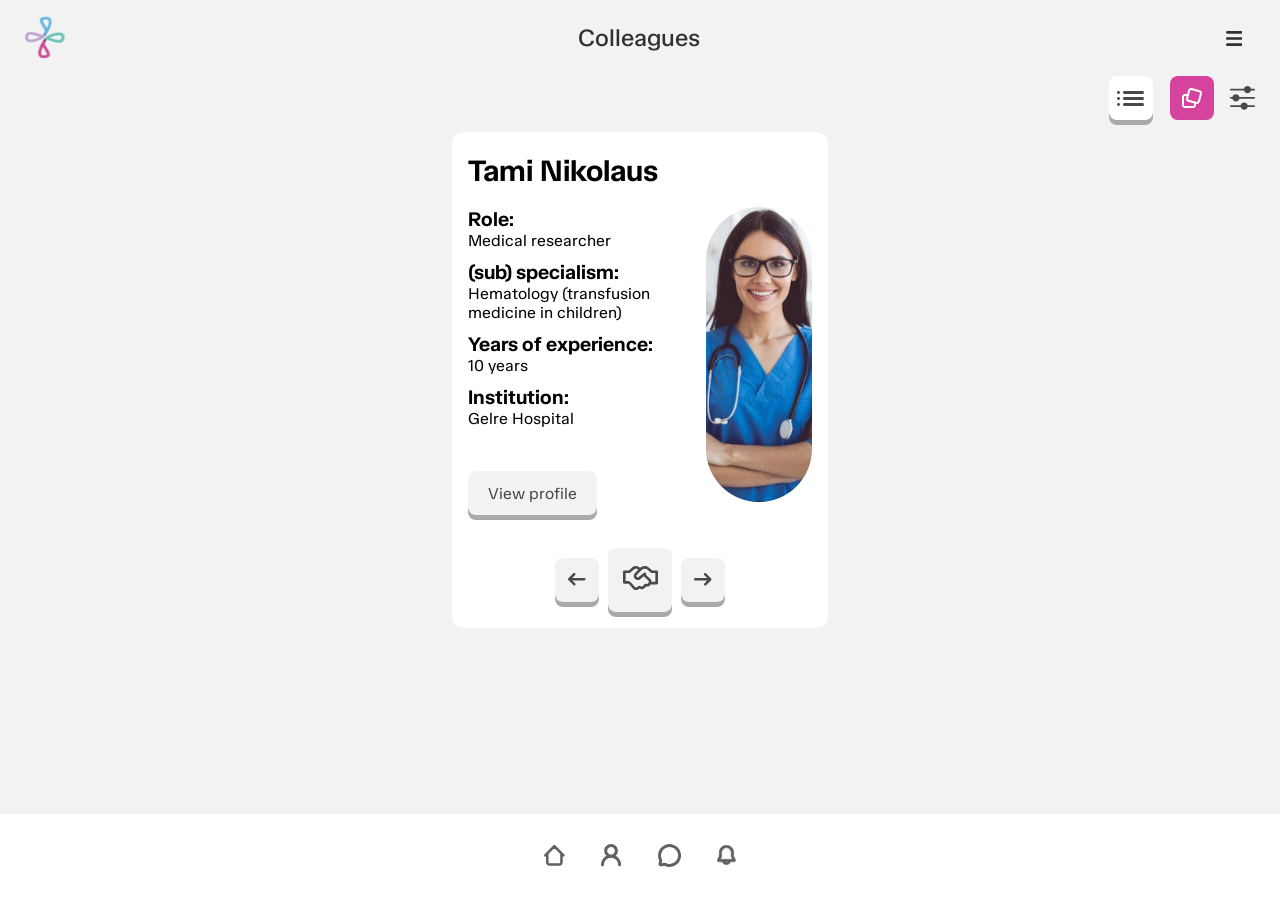
==== index.html @ f3c5770a "fix view profile anchor z, image path #12" ====
<!DOCTYPE html>
<html lang="en">

<head>
    <meta charset="UTF-8">
    <meta name="viewport" content="width=device-width, initial-scale=1.0">
    <script src="/script.js" defer></script>
    <title>Pediaconnect - Colleagues</title>
    <link rel="stylesheet" href="styles.css">
</head>

<body>
    <header>
        <a title="home" href="#">
            <svg width="41.6" height="44" viewBox="0 0 41.6 44" fill="none" xmlns="http://www.w3.org/2000/svg"
                xmlns:xlink="http://www.w3.org/1999/xlink">
                <rect width="41.6" height="44" fill="url(#pattern0_7617_3162)" />
                <defs>
                    <pattern id="pattern0_7617_3162" patternContentUnits="objectBoundingBox" width="1" height="1">
                        <use xlink:href="#image0_7617_3162"
                            transform="matrix(0.00124484 0 0 0.00107441 -0.589655 -0.488095)" />
                    </pattern>
                    <image id="image0_7617_3162" width="1795" height="1758" preserveAspectRatio="none"
                        xlink:href="[data-uri]" />
                </defs>
            </svg>
        </a>
        <h1>Colleagues</h1>
        <button title="navigation menu">
            <svg width="16.76" height="15" viewBox="0 0 16.76 15" fill="none" xmlns="http://www.w3.org/2000/svg">
                <path
                    d="M15.4412 12.3529C15.7811 12.3531 16.1079 12.484 16.3539 12.7186C16.5999 12.9532 16.7462 13.2734 16.7625 13.6129C16.7789 13.9524 16.6639 14.2851 16.4416 14.5422C16.2193 14.7993 15.9065 14.961 15.5682 14.9938L15.4412 15H1.32353C0.983632 14.9998 0.656828 14.8689 0.410835 14.6343C0.164842 14.3998 0.0185188 14.0796 0.00218448 13.7401C-0.0141499 13.4006 0.100757 13.0678 0.323096 12.8107C0.545434 12.5536 0.85816 12.3919 1.19647 12.3591L1.32353 12.3529H15.4412ZM15.4412 6.17647C15.7922 6.17647 16.1288 6.31591 16.3771 6.56412C16.6253 6.81233 16.7647 7.14898 16.7647 7.5C16.7647 7.85102 16.6253 8.18767 16.3771 8.43588C16.1288 8.68409 15.7922 8.82353 15.4412 8.82353H1.32353C0.972508 8.82353 0.635863 8.68409 0.387653 8.43588C0.139443 8.18767 0 7.85102 0 7.5C0 7.14898 0.139443 6.81233 0.387653 6.56412C0.635863 6.31591 0.972508 6.17647 1.32353 6.17647H15.4412ZM15.4412 0C15.7922 0 16.1288 0.139443 16.3771 0.387653C16.6253 0.635863 16.7647 0.972508 16.7647 1.32353C16.7647 1.67455 16.6253 2.0112 16.3771 2.25941C16.1288 2.50762 15.7922 2.64706 15.4412 2.64706H1.32353C0.972508 2.64706 0.635863 2.50762 0.387653 2.25941C0.139443 2.0112 0 1.67455 0 1.32353C0 0.972508 0.139443 0.635863 0.387653 0.387653C0.635863 0.139443 0.972508 0 1.32353 0H15.4412Z"
                    fill="#322F2F" />
            </svg>

        </button>
        <nav>
            <button title="close navigation menu">
                <svg width="44" height="44" viewBox="0 0 44 44" fill="none" xmlns="http://www.w3.org/2000/svg">
                    <path d="M29.5 14.5L14.5 29.5M14.5 14.5L29.5 29.5" stroke="#616161" stroke-width="4.125"
                        stroke-linecap="round" stroke-linejoin="round" />
                </svg>
            </button>
            <a title="opportunities" href="/opportunities.html">
                <span>Opportunities</span>
                <svg width="44" height="44" viewBox="0 0 44 44" fill="none" xmlns="http://www.w3.org/2000/svg">
                    <path
                        d="M34.0664 14.876L31.3164 16.376M31.3164 21.5967L33.8145 22.4717M27.5664 11.4717L26.9336 13.9717M21.1834 16.0654C16.7739 19.9144 12.0264 24.7554 10.3399 26.5004C9.94489 26.9089 9.81889 27.5044 10.0464 28.0244C10.1704 28.3069 10.3169 28.6154 10.4684 28.8779C10.6199 29.1404 10.8139 29.4214 10.9969 29.6699C11.3329 30.1274 11.9119 30.3154 12.4629 30.1779C14.8174 29.5894 21.3839 27.8989 26.9219 26.0049"
                        stroke="#616161" stroke-width="2.5" stroke-linecap="round" stroke-linejoin="round" />
                    <path
                        d="M18.5832 18.4479C18.5832 18.4479 19.6287 19.4939 21.4012 22.5639C23.1737 25.6339 23.5567 27.0624 23.5567 27.0624M19.1252 28.5299L19.4222 29.6389C19.5002 29.9301 19.5201 30.2338 19.4808 30.5327C19.4414 30.8316 19.3435 31.1198 19.1928 31.3809C19.042 31.6419 18.8413 31.8707 18.6021 32.0543C18.3629 32.2378 18.0899 32.3724 17.7987 32.4504C17.5075 32.5284 17.2038 32.5483 16.9049 32.5089C16.606 32.4695 16.3178 32.3717 16.0567 32.2209C15.7957 32.0701 15.5669 31.8694 15.3833 31.6303C15.1998 31.3911 15.0652 31.1181 14.9872 30.8269L14.7402 29.9029M20.8002 15.4014C20.8002 15.4014 21.9987 16.7119 24.3832 20.8424C26.7677 24.9729 27.3037 26.6659 27.3037 26.6659"
                        stroke="#616161" stroke-width="2.5" stroke-linecap="round" stroke-linejoin="round" />
                </svg>
            </a>
            <a title="Events & Conventions" href="/events-and-conventions.html">
                <span>Events & Conventions</span>
                <svg width="44" height="44" viewBox="0 0 44 44" fill="none" xmlns="http://www.w3.org/2000/svg">
                    <path
                        d="M29 14H27V13C27 12.7348 26.8946 12.4804 26.7071 12.2929C26.5196 12.1054 26.2652 12 26 12C25.7348 12 25.4804 12.1054 25.2929 12.2929C25.1054 12.4804 25 12.7348 25 13V14H19V13C19 12.7348 18.8946 12.4804 18.7071 12.2929C18.5196 12.1054 18.2652 12 18 12C17.7348 12 17.4804 12.1054 17.2929 12.2929C17.1054 12.4804 17 12.7348 17 13V14H15C14.2044 14 13.4413 14.3161 12.8787 14.8787C12.3161 15.4413 12 16.2044 12 17V29C12 29.7957 12.3161 30.5587 12.8787 31.1213C13.4413 31.6839 14.2044 32 15 32H29C29.7957 32 30.5587 31.6839 31.1213 31.1213C31.6839 30.5587 32 29.7957 32 29V17C32 16.2044 31.6839 15.4413 31.1213 14.8787C30.5587 14.3161 29.7957 14 29 14ZM30 29C30 29.2652 29.8946 29.5196 29.7071 29.7071C29.5196 29.8946 29.2652 30 29 30H15C14.7348 30 14.4804 29.8946 14.2929 29.7071C14.1054 29.5196 14 29.2652 14 29V22H30V29ZM30 20H14V17C14 16.7348 14.1054 16.4804 14.2929 16.2929C14.4804 16.1054 14.7348 16 15 16H17V17C17 17.2652 17.1054 17.5196 17.2929 17.7071C17.4804 17.8946 17.7348 18 18 18C18.2652 18 18.5196 17.8946 18.7071 17.7071C18.8946 17.5196 19 17.2652 19 17V16H25V17C25 17.2652 25.1054 17.5196 25.2929 17.7071C25.4804 17.8946 25.7348 18 26 18C26.2652 18 26.5196 17.8946 26.7071 17.7071C26.8946 17.5196 27 17.2652 27 17V16H29C29.2652 16 29.5196 16.1054 29.7071 16.2929C29.8946 16.4804 30 16.7348 30 17V20Z"
                        fill="#616161" />
                </svg>

            </a>
            <a title="Colleagues" href="/colleagues.html">
                <span>Colleagues</span>
                <svg width="44" height="44" viewBox="0 0 44 44" fill="none" xmlns="http://www.w3.org/2000/svg">
                    <mask id="path-2-outside-1_7617_6962" maskUnits="userSpaceOnUse" x="8.5" y="11.625" width="27"
                        height="21" fill="black">
                        <rect fill="white" x="8.5" y="11.625" width="27" height="21" />
                        <path
                            d="M32.083 17.8984C32.4492 18.1019 32.7829 18.3501 33.084 18.6431C33.3851 18.936 33.6374 19.2616 33.8408 19.6196C34.0443 19.9777 34.207 20.3561 34.3291 20.7549C34.4512 21.1536 34.5081 21.5687 34.5 22H32.9375C32.9375 21.5768 32.8561 21.174 32.6934 20.7915C32.5306 20.409 32.3068 20.0794 32.022 19.8027C31.7371 19.526 31.4035 19.3022 31.021 19.1313C30.6385 18.9604 30.2357 18.875 29.8125 18.875C29.3812 18.875 28.9784 18.9564 28.604 19.1191C28.2297 19.2819 27.9001 19.5057 27.6152 19.7905C27.3304 20.0754 27.1066 20.409 26.9438 20.7915C26.7811 21.174 26.6956 21.5768 26.6875 22C26.6875 22.7406 26.5207 23.4445 26.187 24.1118C25.8534 24.7791 25.3854 25.3325 24.7832 25.772C25.3122 26.0405 25.7882 26.3701 26.2114 26.7607C26.6346 27.1514 27.0008 27.5908 27.3101 28.0791C27.6193 28.5674 27.8512 29.0882 28.0059 29.6416C28.1605 30.195 28.2419 30.7728 28.25 31.375H26.6875C26.6875 30.7321 26.5654 30.1258 26.3213 29.5562C26.0771 28.9865 25.7394 28.4901 25.3081 28.0669C24.8768 27.6437 24.3804 27.3101 23.8188 27.0659C23.2573 26.8218 22.651 26.6956 22 26.6875C21.3571 26.6875 20.7508 26.8096 20.1812 27.0537C19.6115 27.2979 19.1151 27.6356 18.6919 28.0669C18.2687 28.4982 17.9351 28.9946 17.6909 29.5562C17.4468 30.1177 17.3206 30.724 17.3125 31.375H15.75C15.75 30.7809 15.8314 30.2072 15.9941 29.6538C16.1569 29.1004 16.3888 28.5796 16.6899 28.0913C16.991 27.603 17.3532 27.1636 17.7764 26.7729C18.1995 26.3823 18.6797 26.0487 19.2168 25.772C18.6227 25.3325 18.1589 24.7791 17.8252 24.1118C17.4915 23.4445 17.3206 22.7406 17.3125 22C17.3125 21.5768 17.2311 21.174 17.0684 20.7915C16.9056 20.409 16.6818 20.0794 16.397 19.8027C16.1121 19.526 15.7785 19.3022 15.396 19.1313C15.0135 18.9604 14.6107 18.875 14.1875 18.875C13.7562 18.875 13.3534 18.9564 12.979 19.1191C12.6047 19.2819 12.2751 19.5057 11.9902 19.7905C11.7054 20.0754 11.4816 20.409 11.3188 20.7915C11.1561 21.174 11.0706 21.5768 11.0625 22H9.5C9.5 21.5768 9.55697 21.1659 9.6709 20.7671C9.78483 20.3683 9.94352 19.9899 10.147 19.6318C10.3504 19.2738 10.6068 18.9482 10.916 18.6553C11.2253 18.3623 11.5589 18.11 11.917 17.8984C11.6484 17.6136 11.4409 17.284 11.2944 16.9097C11.1479 16.5353 11.0706 16.1488 11.0625 15.75C11.0625 15.3268 11.1439 14.924 11.3066 14.5415C11.4694 14.159 11.6932 13.8294 11.978 13.5527C12.2629 13.276 12.5924 13.0522 12.9668 12.8813C13.3411 12.7104 13.748 12.625 14.1875 12.625C14.6107 12.625 15.0135 12.7064 15.396 12.8691C15.7785 13.0319 16.1081 13.2557 16.3848 13.5405C16.6615 13.8254 16.8853 14.159 17.0562 14.5415C17.2271 14.924 17.3125 15.3268 17.3125 15.75C17.3125 16.1488 17.2393 16.5353 17.0928 16.9097C16.9463 17.284 16.7347 17.6136 16.458 17.8984C17.1253 18.2646 17.6706 18.7692 18.0938 19.4121C18.5332 18.7611 19.0947 18.2484 19.7783 17.874C20.4619 17.4997 21.2025 17.3125 22 17.3125C22.7894 17.3125 23.5259 17.4997 24.2095 17.874C24.8931 18.2484 25.4587 18.7611 25.9062 19.4121C26.3294 18.7692 26.8747 18.2646 27.542 17.8984C27.2734 17.6136 27.0659 17.284 26.9194 16.9097C26.7729 16.5353 26.6956 16.1488 26.6875 15.75C26.6875 15.3268 26.7689 14.924 26.9316 14.5415C27.0944 14.159 27.3182 13.8294 27.603 13.5527C27.8879 13.276 28.2174 13.0522 28.5918 12.8813C28.9661 12.7104 29.373 12.625 29.8125 12.625C30.2357 12.625 30.6385 12.7064 31.021 12.8691C31.4035 13.0319 31.7331 13.2557 32.0098 13.5405C32.2865 13.8254 32.5103 14.159 32.6812 14.5415C32.8521 14.924 32.9375 15.3268 32.9375 15.75C32.9375 16.1488 32.8643 16.5353 32.7178 16.9097C32.5713 17.284 32.3597 17.6136 32.083 17.8984ZM12.625 15.75C12.625 15.9697 12.6657 16.1732 12.7471 16.3604C12.8285 16.5475 12.9383 16.7103 13.0767 16.8486C13.215 16.987 13.3818 17.1009 13.5771 17.1904C13.7725 17.2799 13.9759 17.3206 14.1875 17.3125C14.4072 17.3125 14.6107 17.2718 14.7979 17.1904C14.985 17.109 15.1478 16.9992 15.2861 16.8608C15.4245 16.7225 15.5384 16.5557 15.6279 16.3604C15.7174 16.165 15.7581 15.9616 15.75 15.75C15.75 15.5303 15.7093 15.3268 15.6279 15.1396C15.5465 14.9525 15.4367 14.7897 15.2983 14.6514C15.16 14.513 14.9932 14.3991 14.7979 14.3096C14.6025 14.2201 14.3991 14.1794 14.1875 14.1875C13.9678 14.1875 13.7643 14.2282 13.5771 14.3096C13.39 14.391 13.2272 14.5008 13.0889 14.6392C12.9505 14.7775 12.8366 14.9443 12.7471 15.1396C12.6576 15.335 12.6169 15.5384 12.625 15.75ZM22 25.125C22.4232 25.125 22.826 25.0436 23.2085 24.8809C23.591 24.7181 23.9206 24.4943 24.1973 24.2095C24.474 23.9246 24.6978 23.5951 24.8687 23.2207C25.0396 22.8464 25.125 22.4395 25.125 22C25.125 21.5768 25.0436 21.174 24.8809 20.7915C24.7181 20.409 24.4943 20.0794 24.2095 19.8027C23.9246 19.526 23.591 19.3022 23.2085 19.1313C22.826 18.9604 22.4232 18.875 22 18.875C21.5687 18.875 21.1659 18.9564 20.7915 19.1191C20.4172 19.2819 20.0876 19.5057 19.8027 19.7905C19.5179 20.0754 19.2941 20.409 19.1313 20.7915C18.9686 21.174 18.8831 21.5768 18.875 22C18.875 22.4313 18.9564 22.8341 19.1191 23.2085C19.2819 23.5828 19.5057 23.9124 19.7905 24.1973C20.0754 24.4821 20.4049 24.7059 20.7793 24.8687C21.1536 25.0314 21.5605 25.1169 22 25.125ZM28.25 15.75C28.25 15.9697 28.2907 16.1732 28.3721 16.3604C28.4535 16.5475 28.5633 16.7103 28.7017 16.8486C28.84 16.987 29.0068 17.1009 29.2021 17.1904C29.3975 17.2799 29.6009 17.3206 29.8125 17.3125C30.0322 17.3125 30.2357 17.2718 30.4229 17.1904C30.61 17.109 30.7728 16.9992 30.9111 16.8608C31.0495 16.7225 31.1634 16.5557 31.2529 16.3604C31.3424 16.165 31.3831 15.9616 31.375 15.75C31.375 15.5303 31.3343 15.3268 31.2529 15.1396C31.1715 14.9525 31.0617 14.7897 30.9233 14.6514C30.785 14.513 30.6182 14.3991 30.4229 14.3096C30.2275 14.2201 30.0241 14.1794 29.8125 14.1875C29.5928 14.1875 29.3893 14.2282 29.2021 14.3096C29.015 14.391 28.8522 14.5008 28.7139 14.6392C28.5755 14.7775 28.4616 14.9443 28.3721 15.1396C28.2826 15.335 28.2419 15.5384 28.25 15.75Z" />
                    </mask>
                    <path
                        d="M32.083 17.8984C32.4492 18.1019 32.7829 18.3501 33.084 18.6431C33.3851 18.936 33.6374 19.2616 33.8408 19.6196C34.0443 19.9777 34.207 20.3561 34.3291 20.7549C34.4512 21.1536 34.5081 21.5687 34.5 22H32.9375C32.9375 21.5768 32.8561 21.174 32.6934 20.7915C32.5306 20.409 32.3068 20.0794 32.022 19.8027C31.7371 19.526 31.4035 19.3022 31.021 19.1313C30.6385 18.9604 30.2357 18.875 29.8125 18.875C29.3812 18.875 28.9784 18.9564 28.604 19.1191C28.2297 19.2819 27.9001 19.5057 27.6152 19.7905C27.3304 20.0754 27.1066 20.409 26.9438 20.7915C26.7811 21.174 26.6956 21.5768 26.6875 22C26.6875 22.7406 26.5207 23.4445 26.187 24.1118C25.8534 24.7791 25.3854 25.3325 24.7832 25.772C25.3122 26.0405 25.7882 26.3701 26.2114 26.7607C26.6346 27.1514 27.0008 27.5908 27.3101 28.0791C27.6193 28.5674 27.8512 29.0882 28.0059 29.6416C28.1605 30.195 28.2419 30.7728 28.25 31.375H26.6875C26.6875 30.7321 26.5654 30.1258 26.3213 29.5562C26.0771 28.9865 25.7394 28.4901 25.3081 28.0669C24.8768 27.6437 24.3804 27.3101 23.8188 27.0659C23.2573 26.8218 22.651 26.6956 22 26.6875C21.3571 26.6875 20.7508 26.8096 20.1812 27.0537C19.6115 27.2979 19.1151 27.6356 18.6919 28.0669C18.2687 28.4982 17.9351 28.9946 17.6909 29.5562C17.4468 30.1177 17.3206 30.724 17.3125 31.375H15.75C15.75 30.7809 15.8314 30.2072 15.9941 29.6538C16.1569 29.1004 16.3888 28.5796 16.6899 28.0913C16.991 27.603 17.3532 27.1636 17.7764 26.7729C18.1995 26.3823 18.6797 26.0487 19.2168 25.772C18.6227 25.3325 18.1589 24.7791 17.8252 24.1118C17.4915 23.4445 17.3206 22.7406 17.3125 22C17.3125 21.5768 17.2311 21.174 17.0684 20.7915C16.9056 20.409 16.6818 20.0794 16.397 19.8027C16.1121 19.526 15.7785 19.3022 15.396 19.1313C15.0135 18.9604 14.6107 18.875 14.1875 18.875C13.7562 18.875 13.3534 18.9564 12.979 19.1191C12.6047 19.2819 12.2751 19.5057 11.9902 19.7905C11.7054 20.0754 11.4816 20.409 11.3188 20.7915C11.1561 21.174 11.0706 21.5768 11.0625 22H9.5C9.5 21.5768 9.55697 21.1659 9.6709 20.7671C9.78483 20.3683 9.94352 19.9899 10.147 19.6318C10.3504 19.2738 10.6068 18.9482 10.916 18.6553C11.2253 18.3623 11.5589 18.11 11.917 17.8984C11.6484 17.6136 11.4409 17.284 11.2944 16.9097C11.1479 16.5353 11.0706 16.1488 11.0625 15.75C11.0625 15.3268 11.1439 14.924 11.3066 14.5415C11.4694 14.159 11.6932 13.8294 11.978 13.5527C12.2629 13.276 12.5924 13.0522 12.9668 12.8813C13.3411 12.7104 13.748 12.625 14.1875 12.625C14.6107 12.625 15.0135 12.7064 15.396 12.8691C15.7785 13.0319 16.1081 13.2557 16.3848 13.5405C16.6615 13.8254 16.8853 14.159 17.0562 14.5415C17.2271 14.924 17.3125 15.3268 17.3125 15.75C17.3125 16.1488 17.2393 16.5353 17.0928 16.9097C16.9463 17.284 16.7347 17.6136 16.458 17.8984C17.1253 18.2646 17.6706 18.7692 18.0938 19.4121C18.5332 18.7611 19.0947 18.2484 19.7783 17.874C20.4619 17.4997 21.2025 17.3125 22 17.3125C22.7894 17.3125 23.5259 17.4997 24.2095 17.874C24.8931 18.2484 25.4587 18.7611 25.9062 19.4121C26.3294 18.7692 26.8747 18.2646 27.542 17.8984C27.2734 17.6136 27.0659 17.284 26.9194 16.9097C26.7729 16.5353 26.6956 16.1488 26.6875 15.75C26.6875 15.3268 26.7689 14.924 26.9316 14.5415C27.0944 14.159 27.3182 13.8294 27.603 13.5527C27.8879 13.276 28.2174 13.0522 28.5918 12.8813C28.9661 12.7104 29.373 12.625 29.8125 12.625C30.2357 12.625 30.6385 12.7064 31.021 12.8691C31.4035 13.0319 31.7331 13.2557 32.0098 13.5405C32.2865 13.8254 32.5103 14.159 32.6812 14.5415C32.8521 14.924 32.9375 15.3268 32.9375 15.75C32.9375 16.1488 32.8643 16.5353 32.7178 16.9097C32.5713 17.284 32.3597 17.6136 32.083 17.8984ZM12.625 15.75C12.625 15.9697 12.6657 16.1732 12.7471 16.3604C12.8285 16.5475 12.9383 16.7103 13.0767 16.8486C13.215 16.987 13.3818 17.1009 13.5771 17.1904C13.7725 17.2799 13.9759 17.3206 14.1875 17.3125C14.4072 17.3125 14.6107 17.2718 14.7979 17.1904C14.985 17.109 15.1478 16.9992 15.2861 16.8608C15.4245 16.7225 15.5384 16.5557 15.6279 16.3604C15.7174 16.165 15.7581 15.9616 15.75 15.75C15.75 15.5303 15.7093 15.3268 15.6279 15.1396C15.5465 14.9525 15.4367 14.7897 15.2983 14.6514C15.16 14.513 14.9932 14.3991 14.7979 14.3096C14.6025 14.2201 14.3991 14.1794 14.1875 14.1875C13.9678 14.1875 13.7643 14.2282 13.5771 14.3096C13.39 14.391 13.2272 14.5008 13.0889 14.6392C12.9505 14.7775 12.8366 14.9443 12.7471 15.1396C12.6576 15.335 12.6169 15.5384 12.625 15.75ZM22 25.125C22.4232 25.125 22.826 25.0436 23.2085 24.8809C23.591 24.7181 23.9206 24.4943 24.1973 24.2095C24.474 23.9246 24.6978 23.5951 24.8687 23.2207C25.0396 22.8464 25.125 22.4395 25.125 22C25.125 21.5768 25.0436 21.174 24.8809 20.7915C24.7181 20.409 24.4943 20.0794 24.2095 19.8027C23.9246 19.526 23.591 19.3022 23.2085 19.1313C22.826 18.9604 22.4232 18.875 22 18.875C21.5687 18.875 21.1659 18.9564 20.7915 19.1191C20.4172 19.2819 20.0876 19.5057 19.8027 19.7905C19.5179 20.0754 19.2941 20.409 19.1313 20.7915C18.9686 21.174 18.8831 21.5768 18.875 22C18.875 22.4313 18.9564 22.8341 19.1191 23.2085C19.2819 23.5828 19.5057 23.9124 19.7905 24.1973C20.0754 24.4821 20.4049 24.7059 20.7793 24.8687C21.1536 25.0314 21.5605 25.1169 22 25.125ZM28.25 15.75C28.25 15.9697 28.2907 16.1732 28.3721 16.3604C28.4535 16.5475 28.5633 16.7103 28.7017 16.8486C28.84 16.987 29.0068 17.1009 29.2021 17.1904C29.3975 17.2799 29.6009 17.3206 29.8125 17.3125C30.0322 17.3125 30.2357 17.2718 30.4229 17.1904C30.61 17.109 30.7728 16.9992 30.9111 16.8608C31.0495 16.7225 31.1634 16.5557 31.2529 16.3604C31.3424 16.165 31.3831 15.9616 31.375 15.75C31.375 15.5303 31.3343 15.3268 31.2529 15.1396C31.1715 14.9525 31.0617 14.7897 30.9233 14.6514C30.785 14.513 30.6182 14.3991 30.4229 14.3096C30.2275 14.2201 30.0241 14.1794 29.8125 14.1875C29.5928 14.1875 29.3893 14.2282 29.2021 14.3096C29.015 14.391 28.8522 14.5008 28.7139 14.6392C28.5755 14.7775 28.4616 14.9443 28.3721 15.1396C28.2826 15.335 28.2419 15.5384 28.25 15.75Z"
                        fill="#616161" />
                    <path
                        d="M32.083 17.8984C32.4492 18.1019 32.7829 18.3501 33.084 18.6431C33.3851 18.936 33.6374 19.2616 33.8408 19.6196C34.0443 19.9777 34.207 20.3561 34.3291 20.7549C34.4512 21.1536 34.5081 21.5687 34.5 22H32.9375C32.9375 21.5768 32.8561 21.174 32.6934 20.7915C32.5306 20.409 32.3068 20.0794 32.022 19.8027C31.7371 19.526 31.4035 19.3022 31.021 19.1313C30.6385 18.9604 30.2357 18.875 29.8125 18.875C29.3812 18.875 28.9784 18.9564 28.604 19.1191C28.2297 19.2819 27.9001 19.5057 27.6152 19.7905C27.3304 20.0754 27.1066 20.409 26.9438 20.7915C26.7811 21.174 26.6956 21.5768 26.6875 22C26.6875 22.7406 26.5207 23.4445 26.187 24.1118C25.8534 24.7791 25.3854 25.3325 24.7832 25.772C25.3122 26.0405 25.7882 26.3701 26.2114 26.7607C26.6346 27.1514 27.0008 27.5908 27.3101 28.0791C27.6193 28.5674 27.8512 29.0882 28.0059 29.6416C28.1605 30.195 28.2419 30.7728 28.25 31.375H26.6875C26.6875 30.7321 26.5654 30.1258 26.3213 29.5562C26.0771 28.9865 25.7394 28.4901 25.3081 28.0669C24.8768 27.6437 24.3804 27.3101 23.8188 27.0659C23.2573 26.8218 22.651 26.6956 22 26.6875C21.3571 26.6875 20.7508 26.8096 20.1812 27.0537C19.6115 27.2979 19.1151 27.6356 18.6919 28.0669C18.2687 28.4982 17.9351 28.9946 17.6909 29.5562C17.4468 30.1177 17.3206 30.724 17.3125 31.375H15.75C15.75 30.7809 15.8314 30.2072 15.9941 29.6538C16.1569 29.1004 16.3888 28.5796 16.6899 28.0913C16.991 27.603 17.3532 27.1636 17.7764 26.7729C18.1995 26.3823 18.6797 26.0487 19.2168 25.772C18.6227 25.3325 18.1589 24.7791 17.8252 24.1118C17.4915 23.4445 17.3206 22.7406 17.3125 22C17.3125 21.5768 17.2311 21.174 17.0684 20.7915C16.9056 20.409 16.6818 20.0794 16.397 19.8027C16.1121 19.526 15.7785 19.3022 15.396 19.1313C15.0135 18.9604 14.6107 18.875 14.1875 18.875C13.7562 18.875 13.3534 18.9564 12.979 19.1191C12.6047 19.2819 12.2751 19.5057 11.9902 19.7905C11.7054 20.0754 11.4816 20.409 11.3188 20.7915C11.1561 21.174 11.0706 21.5768 11.0625 22H9.5C9.5 21.5768 9.55697 21.1659 9.6709 20.7671C9.78483 20.3683 9.94352 19.9899 10.147 19.6318C10.3504 19.2738 10.6068 18.9482 10.916 18.6553C11.2253 18.3623 11.5589 18.11 11.917 17.8984C11.6484 17.6136 11.4409 17.284 11.2944 16.9097C11.1479 16.5353 11.0706 16.1488 11.0625 15.75C11.0625 15.3268 11.1439 14.924 11.3066 14.5415C11.4694 14.159 11.6932 13.8294 11.978 13.5527C12.2629 13.276 12.5924 13.0522 12.9668 12.8813C13.3411 12.7104 13.748 12.625 14.1875 12.625C14.6107 12.625 15.0135 12.7064 15.396 12.8691C15.7785 13.0319 16.1081 13.2557 16.3848 13.5405C16.6615 13.8254 16.8853 14.159 17.0562 14.5415C17.2271 14.924 17.3125 15.3268 17.3125 15.75C17.3125 16.1488 17.2393 16.5353 17.0928 16.9097C16.9463 17.284 16.7347 17.6136 16.458 17.8984C17.1253 18.2646 17.6706 18.7692 18.0938 19.4121C18.5332 18.7611 19.0947 18.2484 19.7783 17.874C20.4619 17.4997 21.2025 17.3125 22 17.3125C22.7894 17.3125 23.5259 17.4997 24.2095 17.874C24.8931 18.2484 25.4587 18.7611 25.9062 19.4121C26.3294 18.7692 26.8747 18.2646 27.542 17.8984C27.2734 17.6136 27.0659 17.284 26.9194 16.9097C26.7729 16.5353 26.6956 16.1488 26.6875 15.75C26.6875 15.3268 26.7689 14.924 26.9316 14.5415C27.0944 14.159 27.3182 13.8294 27.603 13.5527C27.8879 13.276 28.2174 13.0522 28.5918 12.8813C28.9661 12.7104 29.373 12.625 29.8125 12.625C30.2357 12.625 30.6385 12.7064 31.021 12.8691C31.4035 13.0319 31.7331 13.2557 32.0098 13.5405C32.2865 13.8254 32.5103 14.159 32.6812 14.5415C32.8521 14.924 32.9375 15.3268 32.9375 15.75C32.9375 16.1488 32.8643 16.5353 32.7178 16.9097C32.5713 17.284 32.3597 17.6136 32.083 17.8984ZM12.625 15.75C12.625 15.9697 12.6657 16.1732 12.7471 16.3604C12.8285 16.5475 12.9383 16.7103 13.0767 16.8486C13.215 16.987 13.3818 17.1009 13.5771 17.1904C13.7725 17.2799 13.9759 17.3206 14.1875 17.3125C14.4072 17.3125 14.6107 17.2718 14.7979 17.1904C14.985 17.109 15.1478 16.9992 15.2861 16.8608C15.4245 16.7225 15.5384 16.5557 15.6279 16.3604C15.7174 16.165 15.7581 15.9616 15.75 15.75C15.75 15.5303 15.7093 15.3268 15.6279 15.1396C15.5465 14.9525 15.4367 14.7897 15.2983 14.6514C15.16 14.513 14.9932 14.3991 14.7979 14.3096C14.6025 14.2201 14.3991 14.1794 14.1875 14.1875C13.9678 14.1875 13.7643 14.2282 13.5771 14.3096C13.39 14.391 13.2272 14.5008 13.0889 14.6392C12.9505 14.7775 12.8366 14.9443 12.7471 15.1396C12.6576 15.335 12.6169 15.5384 12.625 15.75ZM22 25.125C22.4232 25.125 22.826 25.0436 23.2085 24.8809C23.591 24.7181 23.9206 24.4943 24.1973 24.2095C24.474 23.9246 24.6978 23.5951 24.8687 23.2207C25.0396 22.8464 25.125 22.4395 25.125 22C25.125 21.5768 25.0436 21.174 24.8809 20.7915C24.7181 20.409 24.4943 20.0794 24.2095 19.8027C23.9246 19.526 23.591 19.3022 23.2085 19.1313C22.826 18.9604 22.4232 18.875 22 18.875C21.5687 18.875 21.1659 18.9564 20.7915 19.1191C20.4172 19.2819 20.0876 19.5057 19.8027 19.7905C19.5179 20.0754 19.2941 20.409 19.1313 20.7915C18.9686 21.174 18.8831 21.5768 18.875 22C18.875 22.4313 18.9564 22.8341 19.1191 23.2085C19.2819 23.5828 19.5057 23.9124 19.7905 24.1973C20.0754 24.4821 20.4049 24.7059 20.7793 24.8687C21.1536 25.0314 21.5605 25.1169 22 25.125ZM28.25 15.75C28.25 15.9697 28.2907 16.1732 28.3721 16.3604C28.4535 16.5475 28.5633 16.7103 28.7017 16.8486C28.84 16.987 29.0068 17.1009 29.2021 17.1904C29.3975 17.2799 29.6009 17.3206 29.8125 17.3125C30.0322 17.3125 30.2357 17.2718 30.4229 17.1904C30.61 17.109 30.7728 16.9992 30.9111 16.8608C31.0495 16.7225 31.1634 16.5557 31.2529 16.3604C31.3424 16.165 31.3831 15.9616 31.375 15.75C31.375 15.5303 31.3343 15.3268 31.2529 15.1396C31.1715 14.9525 31.0617 14.7897 30.9233 14.6514C30.785 14.513 30.6182 14.3991 30.4229 14.3096C30.2275 14.2201 30.0241 14.1794 29.8125 14.1875C29.5928 14.1875 29.3893 14.2282 29.2021 14.3096C29.015 14.391 28.8522 14.5008 28.7139 14.6392C28.5755 14.7775 28.4616 14.9443 28.3721 15.1396C28.2826 15.335 28.2419 15.5384 28.25 15.75Z"
                        stroke="#616161" stroke-linejoin="round" mask="url(#path-2-outside-1_7617_6962)" />
                </svg>
            </a>
        </nav>
    </header>
    <main>
        <menu>
            <li>
                <button title="list view">
                    <svg width="27" height="15" viewBox="0 0 27 15" fill="none" xmlns="http://www.w3.org/2000/svg">
                        <path fill-rule="evenodd" clip-rule="evenodd"
                            d="M1.50001 12C1.92288 12 2.27939 12.1438 2.56934 12.4316C2.85934 12.7196 3.00301 13.076 3.00001 13.5C2.997 13.9239 2.8532 14.2804 2.56836 14.5693C2.28337 14.8583 1.927 15.002 1.50001 15C1.07501 15 0.718643 14.8564 0.431646 14.5684C0.14465 14.2804 0.00100924 13.924 5.18501e-06 13.5C-0.000994798 13.076 0.142655 12.7196 0.431646 12.4316C0.720644 12.1436 1.07701 12 1.50001 12ZM25.5 12C26.3284 12 27 12.6716 27 13.5C27 14.3284 26.3284 15 25.5 15H7.50001C6.67159 15 6.00002 14.3284 6.00001 13.5C6.00001 12.6716 6.67158 12 7.50001 12H25.5ZM1.50001 6C1.92288 6 2.27939 6.14381 2.56934 6.43164C2.85934 6.71964 3.00301 7.076 3.00001 7.5C2.997 7.92387 2.8532 8.28038 2.56836 8.56934C2.28337 8.85834 1.927 9.002 1.50001 9C1.07501 9 0.718643 8.85636 0.431646 8.56836C0.144648 8.28036 0.00100742 7.924 5.18501e-06 7.5C-0.000994803 7.07601 0.142653 6.71964 0.431646 6.43164C0.720644 6.14364 1.07701 6 1.50001 6ZM25.5 6C26.3284 6.00001 27 6.67158 27 7.5C27 8.32841 26.3284 8.99999 25.5 9H7.50001C6.67158 9 6.00001 8.32842 6.00001 7.5C6.00001 6.67157 6.67158 6 7.50001 6H25.5ZM1.50001 0C1.92288 0 2.27939 0.143817 2.56934 0.431641C2.85934 0.71964 3.00301 1.076 3.00001 1.5C2.99701 1.92387 2.85319 2.28038 2.56836 2.56934C2.28337 2.85834 1.927 3.002 1.50001 3C1.07501 3 0.718644 2.85636 0.431646 2.56836C0.144648 2.28036 0.00100563 1.924 5.18501e-06 1.5C-0.000994807 1.076 0.14265 0.719639 0.431646 0.431641C0.720644 0.143643 1.07701 1.7856e-06 1.50001 0ZM25.5 0C26.3284 1.18036e-05 27 0.671582 27 1.5C27 2.32842 26.3284 2.99999 25.5 3H7.50001C6.67158 3 6.00001 2.32842 6.00001 1.5C6.00001 0.671574 6.67158 0 7.50001 0H25.5Z"
                            fill="white" />
                    </svg>
                </button>
            </li>
            <li>
                <button title="matching view" class="active">
                    <svg width="20" height="20" viewBox="0 0 20 20" fill="none" xmlns="http://www.w3.org/2000/svg">
                        <path
                            d="M13 14.571V16.991C12.9995 17.5236 12.7876 18.0342 12.4109 18.4107C12.0343 18.7871 11.5236 18.9988 10.991 18.999H3.01C2.47709 18.999 1.96599 18.7874 1.58907 18.4107C1.21215 18.0339 1.00027 17.5229 1 16.99V9.00902C1 8.47611 1.21163 7.96501 1.58836 7.58809C1.96509 7.21117 2.47609 6.99929 3.009 6.99902H5.963"
                            stroke="#494949" stroke-width="2" stroke-linecap="round" stroke-linejoin="round" />
                        <path
                            d="M7.167 2.51C7.30738 1.98822 7.64903 1.54345 8.11698 1.27329C8.58493 1.00314 9.14094 0.929663 9.663 1.069L17.489 3.166C18.0108 3.30638 18.4555 3.64803 18.7257 4.11598C18.9959 4.58393 19.0693 5.13994 18.93 5.662L16.833 13.488C16.6926 14.0098 16.351 14.4545 15.883 14.7247C15.4151 14.9949 14.8591 15.0683 14.337 14.929L6.51 12.832C5.98822 12.6916 5.54345 12.35 5.27329 11.882C5.00314 11.4141 4.92966 10.8581 5.069 10.336L7.167 2.51Z"
                            stroke="#494949" stroke-width="2" stroke-linecap="round" stroke-linejoin="round" />
                    </svg>
                </button>
            </li>
            <li>
                <button title="filter menu" popovertarget="filter-menu">
                    <svg width="25" height="24" viewBox="0 0 25 24" fill="none" xmlns="http://www.w3.org/2000/svg">
                        <path
                            d="M25.0077 20.17C25.0077 20.4188 24.9089 20.6573 24.7331 20.8332C24.5572 21.009 24.3187 21.1078 24.0699 21.1078H17.693C17.4841 21.8867 17.0241 22.5748 16.3843 23.0657C15.7446 23.5565 14.9607 23.8225 14.1544 23.8225C13.348 23.8225 12.5642 23.5565 11.9244 23.0657C11.2846 22.5748 10.8246 21.8867 10.6158 21.1078H0.93779C0.689072 21.1078 0.450542 21.009 0.274672 20.8332C0.0988024 20.6573 0 20.4188 0 20.17C0 19.9213 0.0988024 19.6828 0.274672 19.5069C0.450542 19.3311 0.689072 19.2323 0.93779 19.2323H10.6158C10.8246 18.4534 11.2846 17.7653 11.9244 17.2744C12.5642 16.7836 13.348 16.5176 14.1544 16.5176C14.9607 16.5176 15.7446 16.7836 16.3843 17.2744C17.0241 17.7653 17.4841 18.4534 17.693 19.2323H24.0699C24.3187 19.2323 24.5572 19.3311 24.7331 19.5069C24.9089 19.6828 25.0077 19.9213 25.0077 20.17ZM25.0077 3.65245C25.0077 3.90116 24.9089 4.13969 24.7331 4.31556C24.5572 4.49143 24.3187 4.59023 24.0699 4.59023H21.0065C20.7976 5.36907 20.3376 6.05724 19.6979 6.54805C19.0581 7.03886 18.2743 7.30489 17.4679 7.30489C16.6615 7.30489 15.8777 7.03886 15.2379 6.54805C14.5982 6.05724 14.1382 5.36907 13.9293 4.59023H0.93779C0.814637 4.59023 0.692691 4.56598 0.578913 4.51885C0.465135 4.47172 0.361754 4.40264 0.274672 4.31556C0.18759 4.22848 0.118513 4.1251 0.0713849 4.01132C0.0242566 3.89754 0 3.7756 0 3.65245C0 3.52929 0.0242566 3.40735 0.0713849 3.29357C0.118513 3.17979 0.18759 3.07641 0.274672 2.98933C0.361754 2.90225 0.465135 2.83317 0.578913 2.78604C0.692691 2.73891 0.814637 2.71466 0.93779 2.71466H13.9293C14.1382 1.93582 14.5982 1.24765 15.2379 0.756838C15.8777 0.266028 16.6615 0 17.4679 0C18.2743 0 19.0581 0.266028 19.6979 0.756838C20.3376 1.24765 20.7976 1.93582 21.0065 2.71466H24.0699C24.1936 2.71297 24.3163 2.73608 24.4308 2.78261C24.5453 2.82915 24.6494 2.89816 24.7368 2.98558C24.8242 3.073 24.8932 3.17705 24.9398 3.29159C24.9863 3.40613 25.0094 3.52883 25.0077 3.65245ZM25.0077 11.905C25.0094 12.0286 24.9863 12.1513 24.9398 12.2659C24.8932 12.3804 24.8242 12.4844 24.7368 12.5719C24.6494 12.6593 24.5453 12.7283 24.4308 12.7748C24.3163 12.8214 24.1936 12.8445 24.0699 12.8428H9.44042C9.23155 13.6216 8.77157 14.3098 8.13179 14.8006C7.49201 15.2914 6.70818 15.5574 5.90182 15.5574C5.09547 15.5574 4.31164 15.2914 3.67186 14.8006C3.03208 14.3098 2.5721 13.6216 2.36323 12.8428H0.93779C0.689072 12.8428 0.450542 12.744 0.274672 12.5681C0.0988024 12.3922 0 12.1537 0 11.905C0 11.6563 0.0988024 11.4177 0.274672 11.2419C0.450542 11.066 0.689072 10.9672 0.93779 10.9672H2.36323C2.5721 10.1884 3.03208 9.5002 3.67186 9.00939C4.31164 8.51858 5.09547 8.25255 5.90182 8.25255C6.70818 8.25255 7.49201 8.51858 8.13179 9.00939C8.77157 9.5002 9.23155 10.1884 9.44042 10.9672H24.0699C24.3187 10.9672 24.5572 11.066 24.7331 11.2419C24.9089 11.4177 25.0077 11.6563 25.0077 11.905Z"
                            fill="#494949" />
                    </svg>
                </button>
                <form popover id="sort-menu" action="http://httpbin.org/post">
                    <p>Sort by:</p>
                    <input type="radio" id="relevancy" name="sort-preference">
                    <label for="relevancy">Relevancy</label>
                    <input type="radio" id="recently-added" name="sort-preference">
                    <label for="recently-added">Recently added</label>
                    <input type="radio" id="distance" name="sort-preference">
                    <label for="distance">Distance</label>
                    <input type="radio" id="a-z" name="sort-preference">
                    <label for="a-z">A-Z</label>
                    <input type="radio" id="z-a" name="sort-preference">
                    <label for="z-a">Z-A</label>
                </form>
            </li>
        </menu>
        <section>
            <h2>Colleague cards</h2>
            <article>
                <button>Card Turn</button>
                <div class="card-front is-turned-away">
                    <svg width="50" height="48" viewBox="0 0 50 48" fill="none" xmlns="http://www.w3.org/2000/svg">
                        <path
                            d="M23.9742 13.3868C25.4995 12.5881 25.9928 11.7161 25.9928 11.1108C25.9928 10.5828 25.6275 9.85476 24.4782 9.12542L25.9075 6.87476C27.4235 7.83476 28.6595 9.27609 28.6595 11.1108C28.6595 13.2054 27.0635 14.7788 25.2115 15.7494C23.2955 16.7521 20.7395 17.3334 17.9928 17.3334C15.2462 17.3334 12.6902 16.7521 10.7742 15.7494C8.92084 14.7788 7.32617 13.2054 7.32617 11.1108C7.32617 9.27609 8.56217 7.83609 10.0782 6.87476L11.5075 9.12542C10.3582 9.85476 9.99284 10.5828 9.99284 11.1121C9.99284 11.7161 10.4862 12.5881 12.0115 13.3868C13.4742 14.1534 15.5862 14.6668 17.9928 14.6668C20.3995 14.6668 22.5128 14.1534 23.9742 13.3868Z"
                            fill="#295048" />
                        <path
                            d="M23.3188 24.724C30.2855 23.08 35.3255 18.304 35.3255 12.6667C35.3255 5.67067 27.5654 0 17.9921 0C8.41878 0 0.658785 5.67067 0.658785 12.6667C0.658785 16.6347 3.15479 20.176 7.06279 22.4987C1.09745 26.048 -1.61988 32.5213 0.994784 37.048C3.63612 41.624 10.7241 42.4773 16.8254 38.9547C22.7361 35.5413 25.5535 29.272 23.3188 24.724ZM28.6748 19.4707C31.3121 17.544 32.6588 15.1067 32.6588 12.6667C32.6588 10.2267 31.3108 7.78933 28.6748 5.86267C26.0414 3.93867 22.2734 2.66667 17.9921 2.66667C13.7121 2.66667 9.94278 3.93867 7.30945 5.86267C4.67212 7.78933 3.32545 10.2267 3.32545 12.6667C3.32545 15.1067 4.67345 17.544 7.30945 19.4707C9.94278 21.3947 13.7108 22.6667 17.9921 22.6667C22.2721 22.6667 26.0414 21.3947 28.6748 19.4707ZM8.59212 24.6933C9.08901 24.408 9.58767 24.1578 10.0881 23.9427C11.5348 24.4853 13.1001 24.884 14.7481 25.112L14.5588 26.7733C15.4188 26.8707 15.8654 27.2 16.0574 27.5333C16.2761 27.912 16.3255 28.5867 15.8015 29.5507C15.2895 30.4893 14.3188 31.4987 12.9708 32.2773C11.6228 33.056 10.2641 33.392 9.19345 33.3653C8.09878 33.3387 7.53745 32.956 7.32012 32.5787C7.12812 32.2453 7.06412 31.6947 7.41078 30.8987L4.96412 29.836C4.40678 31.12 4.26012 32.6133 5.01078 33.912C5.86812 35.3987 7.51878 35.992 9.12812 36.032C10.7628 36.072 12.6014 35.5693 14.3041 34.5867C16.0068 33.604 17.3615 32.2627 18.1441 30.8267C18.9135 29.4133 19.2241 27.6867 18.3668 26.2C18.1819 25.8781 17.95 25.5855 17.6788 25.332L17.9921 25.3333C18.8454 25.3333 19.6823 25.2893 20.5028 25.2013C20.6023 25.3391 20.6943 25.4804 20.7788 25.6253C21.5868 27.0227 21.6695 28.8973 20.7828 30.972C19.8974 33.0453 18.0908 35.1453 15.4921 36.6453C12.8921 38.1467 10.1708 38.66 7.93212 38.392C5.69345 38.1213 4.11078 37.112 3.30412 35.7147C2.49612 34.316 2.41478 32.4413 3.30012 30.368C4.18545 28.2947 5.99345 26.1947 8.59212 24.6933Z"
                            fill-rule="evenodd" clip-rule="evenodd" fill="#295048" />
                        <path
                            d="M41.454 37.8253C41.3273 38.292 40.8433 38.84 39.734 39.168C38.6513 39.488 37.1767 39.5146 35.598 39.0906C34.018 38.668 32.7553 37.9066 31.9767 37.0893C31.1793 36.2506 31.034 35.5346 31.1593 35.0666C31.2687 34.6546 31.6487 34.1906 32.5007 33.8533L31.5233 31.3733C30.174 31.904 28.982 32.888 28.5833 34.3773C28.126 36.0813 28.894 37.7173 30.0447 38.9266C31.214 40.156 32.9327 41.1373 34.9073 41.6666C36.882 42.196 38.862 42.2053 40.4887 41.7253C42.0887 41.2533 43.5727 40.22 44.0287 38.516C44.4287 37.0266 43.8873 35.5786 42.9847 34.444L40.898 36.104C41.4687 36.8213 41.566 37.4133 41.454 37.8253Z"
                            fill="#295048" />
                        <path
                            d="M48.986 40.6094C47.558 45.9401 40.6381 48.7174 33.5301 46.8134C26.4221 44.9094 21.8181 39.0428 23.2461 33.7121C24.6741 28.3814 31.5941 25.6041 38.7021 27.5081C45.8101 29.4121 50.414 35.2788 48.986 40.6094ZM46.41 39.9188C45.962 41.5921 44.6047 43.0628 42.3941 43.9494C40.1821 44.8374 37.2701 45.0561 34.2207 44.2374C31.1687 43.4201 28.7554 41.7761 27.2847 39.9014C25.8127 38.0268 25.3727 36.0748 25.8221 34.4028C26.2701 32.7294 27.6261 31.2588 29.8381 30.3721C32.0501 29.4841 34.9621 29.2668 38.0114 30.0841C41.0607 30.9014 43.4754 32.5454 44.9474 34.4201C46.4194 36.2948 46.858 38.2468 46.41 39.9188ZM40.4394 25.0188C43.6327 25.8748 46.7421 24.6268 47.3834 22.2321C48.026 19.8374 45.9567 17.2014 42.7634 16.3468C39.5701 15.4908 36.4621 16.7388 35.8194 19.1334C35.1794 21.5281 37.246 24.1641 40.4394 25.0188ZM43.8754 22.3694C44.5461 22.1001 44.7527 21.7468 44.8087 21.5428C44.862 21.3374 44.8607 20.9268 44.4141 20.3588C43.9674 19.7894 43.1674 19.2148 42.0741 18.9228C40.9807 18.6294 39.9994 18.7254 39.3274 18.9961C38.6581 19.2641 38.45 19.6188 38.3954 19.8228C38.3407 20.0281 38.3421 20.4388 38.7887 21.0068C39.2367 21.5761 40.0367 22.1508 41.1301 22.4441C42.2234 22.7374 43.2034 22.6401 43.8754 22.3694Z"
                            fill-rule="evenodd" clip-rule="evenodd" fill="#295048" />
                    </svg>
                    <svg width="33" height="32" viewBox="0 0 33 32" fill="none" xmlns="http://www.w3.org/2000/svg">
                        <path
                            d="M15.7319 8.78498C16.7329 8.26085 17.0566 7.6886 17.0566 7.29135C17.0566 6.94485 16.8169 6.4671 16.0626 5.98847L17.0006 4.51147C17.9955 5.14147 18.8066 6.08735 18.8066 7.29135C18.8066 8.66597 17.7593 9.69847 16.5439 10.3355C15.2865 10.9935 13.6091 11.375 11.8066 11.375C10.0041 11.375 8.32677 10.9935 7.06939 10.3355C5.85314 9.69847 4.80664 8.66597 4.80664 7.29135C4.80664 6.08735 5.61777 5.14235 6.61264 4.51147L7.55064 5.98847C6.79639 6.4671 6.55664 6.94485 6.55664 7.29222C6.55664 7.6886 6.88039 8.26085 7.88139 8.78498C8.84127 9.2881 10.2273 9.62497 11.8066 9.62497C13.386 9.62497 14.7729 9.2881 15.7319 8.78498Z"
                            fill="#295048" />
                        <path
                            d="M15.303 16.2251C19.8748 15.1462 23.1823 12.012 23.1823 8.3125C23.1823 3.72137 18.0898 0 11.8073 0C5.52483 0 0.432327 3.72137 0.432327 8.3125C0.432327 10.9165 2.07033 13.2405 4.63495 14.7648C0.720203 17.094 -1.06305 21.3421 0.652827 24.3127C2.3862 27.3158 7.0377 27.8757 11.0417 25.564C14.9206 23.324 16.7695 19.2097 15.303 16.2251ZM18.8178 12.7776C20.5486 11.5133 21.4323 9.91375 21.4323 8.3125C21.4323 6.71125 20.5477 5.11175 18.8178 3.84738C17.0897 2.58475 14.617 1.75 11.8073 1.75C8.99858 1.75 6.52495 2.58475 4.79683 3.84738C3.06608 5.11175 2.18233 6.71125 2.18233 8.3125C2.18233 9.91375 3.06695 11.5133 4.79683 12.7776C6.52495 14.0403 8.9977 14.875 11.8073 14.875C14.6161 14.875 17.0897 14.0403 18.8178 12.7776ZM5.63858 16.205C5.96466 16.0177 6.29191 15.8535 6.62033 15.7124C7.5697 16.0685 8.59695 16.3301 9.67845 16.4797L9.5542 17.57C10.1186 17.6339 10.4117 17.85 10.5377 18.0688C10.6812 18.3172 10.7136 18.76 10.3697 19.3926C10.0337 20.0086 9.3967 20.671 8.51208 21.182C7.62745 21.693 6.73583 21.9135 6.0332 21.896C5.31483 21.8785 4.94645 21.6274 4.80383 21.3797C4.67783 21.161 4.63583 20.7996 4.86333 20.2773L3.2577 19.5799C2.89195 20.4225 2.7957 21.4025 3.28833 22.2547C3.85095 23.2304 4.9342 23.6197 5.99033 23.646C7.06308 23.6722 8.2697 23.3424 9.38708 22.6975C10.5045 22.0526 11.3935 21.1724 11.9071 20.23C12.412 19.3025 12.6158 18.1694 12.0532 17.1938C11.9319 16.9825 11.7797 16.7905 11.6017 16.6241L11.8073 16.625C12.3673 16.625 12.9165 16.5961 13.455 16.5384C13.5203 16.6288 13.5807 16.7215 13.6361 16.8166C14.1663 17.7336 14.2206 18.9639 13.6387 20.3254C13.0577 21.686 11.8721 23.0641 10.1667 24.0485C8.46045 25.0338 6.67458 25.3706 5.20545 25.1947C3.73633 25.0171 2.6977 24.3547 2.16833 23.4377C1.63808 22.5199 1.5847 21.2896 2.1657 19.929C2.7467 18.5684 3.9332 17.1903 5.63858 16.205Z"
                            fill-rule="evenodd" clip-rule="evenodd" fill="#295048" />
                        <path
                            d="M27.2043 24.823C27.1212 25.1292 26.8036 25.4889 26.0756 25.7041C25.3651 25.9141 24.3973 25.9316 23.3613 25.6534C22.3244 25.376 21.4958 24.8764 20.9848 24.34C20.4616 23.7896 20.3662 23.3197 20.4484 23.0126C20.5202 22.7422 20.7696 22.4377 21.3287 22.2164L20.6873 20.5889C19.8018 20.9371 19.0196 21.5829 18.7579 22.5602C18.4578 23.6785 18.9618 24.7521 19.7169 25.5457C20.4843 26.3525 21.6122 26.9965 22.9081 27.3439C24.2039 27.6912 25.5033 27.6974 26.5708 27.3824C27.6208 27.0726 28.5947 26.3945 28.8939 25.2762C29.1564 24.2989 28.8012 23.3486 28.2088 22.604L26.8394 23.6934C27.2139 24.1641 27.2778 24.5526 27.2043 24.823Z"
                            fill="#295048" />
                        <path
                            d="M32.1463 26.6498C31.2092 30.148 26.6679 31.9706 22.0033 30.7211C17.3387 29.4716 14.3173 25.6216 15.2544 22.1234C16.1916 18.6251 20.7328 16.8025 25.3974 18.052C30.0621 19.3015 33.0834 23.1515 32.1463 26.6498ZM30.4558 26.1965C30.1618 27.2946 29.2711 28.2598 27.8203 28.8416C26.3687 29.4244 24.4577 29.5679 22.4566 29.0306C20.4537 28.4943 18.8699 27.4154 17.9048 26.1851C16.9388 24.9549 16.6501 23.6739 16.9449 22.5766C17.2389 21.4785 18.1288 20.5134 19.5804 19.9315C21.0321 19.3488 22.9431 19.2061 24.9442 19.7425C26.9453 20.2789 28.5299 21.3578 29.4959 22.588C30.4619 23.8183 30.7498 25.0993 30.4558 26.1965ZM26.5376 16.4184C28.6332 16.9801 30.6737 16.1611 31.0946 14.5896C31.5163 13.0181 30.1583 11.2883 28.0627 10.7274C25.9671 10.1656 23.9274 10.9846 23.5057 12.5561C23.0857 14.1276 24.4419 15.8575 26.5376 16.4184ZM28.7924 14.6798C29.2326 14.503 29.3682 14.2711 29.4049 14.1373C29.4399 14.0025 29.4391 13.733 29.1459 13.3603C28.8528 12.9866 28.3278 12.6095 27.6103 12.4179C26.8928 12.2254 26.2488 12.2884 25.8078 12.466C25.3686 12.6419 25.2321 12.8746 25.1962 13.0085C25.1603 13.1433 25.1612 13.4128 25.4543 13.7855C25.7483 14.1591 26.2733 14.5363 26.9908 14.7288C27.7083 14.9213 28.3514 14.8574 28.7924 14.6798Z"
                            fill-rule="evenodd" clip-rule="evenodd" fill="#295048" />
                    </svg>


                    <blockquote>
                        Behind every clinical decision is a person we're trying to help
                    </blockquote>
                    <ul>
                        <li>Open to questions</li>
                        <li>Interested in collaboration</li>
                    </ul>
                    <ul>
                        <li>
                            <svg width="11" height="11" viewBox="0 0 11 11" fill="none"
                                xmlns="http://www.w3.org/2000/svg">
                                <path
                                    d="M7.5 2.5C7.5 1.557 7.5 1.086 7.207 0.793C6.914 0.5 6.443 0.5 5.5 0.5C4.557 0.5 4.086 0.5 3.793 0.793C3.5 1.086 3.5 1.557 3.5 2.5M0.5 6.5C0.5 4.6145 0.5 3.6715 1.086 3.086C1.672 2.5005 2.6145 2.5 4.5 2.5L6.5 2.5C8.3855 2.5 9.3285 2.5 9.914 3.086C10.4995 3.672 10.5 4.6145 10.5 6.5C10.5 8.3855 10.5 9.3285 9.914 9.914C9.328 10.4995 8.3855 10.5 6.5 10.5L4.5 10.5C2.6145 10.5 1.6715 10.5 1.086 9.914C0.5005 9.328 0.5 8.3855 0.5 6.5Z"
                                    stroke="#142824" />
                                <path
                                    d="M8 4C8 4.13261 7.94732 4.25979 7.85355 4.35355C7.75979 4.44732 7.63261 4.5 7.5 4.5C7.36739 4.5 7.24021 4.44732 7.14645 4.35355C7.05268 4.25979 7 4.13261 7 4C7 3.86739 7.05268 3.74021 7.14645 3.64645C7.24021 3.55268 7.36739 3.5 7.5 3.5C7.63261 3.5 7.75979 3.55268 7.85355 3.64645C7.94732 3.74021 8 3.86739 8 4ZM4 4C4 4.13261 3.94732 4.25979 3.85355 4.35355C3.75979 4.44732 3.63261 4.5 3.5 4.5C3.36739 4.5 3.24021 4.44732 3.14645 4.35355C3.05268 4.25979 3 4.13261 3 4C3 3.86739 3.05268 3.74021 3.14645 3.64645C3.24021 3.55268 3.36739 3.5 3.5 3.5C3.63261 3.5 3.75979 3.55268 3.85355 3.64645C3.94732 3.74021 4 3.86739 4 4Z"
                                    fill="#142824" />
                            </svg>
                            <p>Medical researcher</p>
                        </li>
                        <li>
                            <svg width="10" height="10" viewBox="0 0 10 10" fill="none"
                                xmlns="http://www.w3.org/2000/svg">
                                <path
                                    d="M3.92829 0C3.64415 0 3.37165 0.112874 3.17073 0.313792C2.96981 0.514709 2.85694 0.787212 2.85694 1.07135V2.85765H1.07135C0.787212 2.85765 0.514709 2.97053 0.313792 3.17144C0.112874 3.37236 0 3.64487 0 3.92901L0 6.07171C0 6.35585 0.112874 6.62835 0.313792 6.82927C0.514709 7.03019 0.787212 7.14306 1.07135 7.14306H2.85694V8.92865C2.85694 9.21279 2.96981 9.48529 3.17073 9.68621C3.37165 9.88713 3.64415 10 3.92829 10H6.07099C6.35514 10 6.62764 9.88713 6.82856 9.68621C7.02947 9.48529 7.14235 9.21279 7.14235 8.92865V7.14306H8.92793C9.21207 7.14306 9.48458 7.03019 9.68549 6.82927C9.88641 6.62835 9.99929 6.35585 9.99929 6.07171V3.92901C9.99929 3.64487 9.88641 3.37236 9.68549 3.17144C9.48458 2.97053 9.21207 2.85765 8.92793 2.85765H7.14235V1.07135C7.14235 0.787212 7.02947 0.514709 6.82856 0.313792C6.62764 0.112874 6.35514 0 6.07099 0L3.92829 0Z"
                                    fill="#142824" />
                            </svg>
                            <p>Hematology</p>
                        </li>
                    </ul>
                </div>
                <div class="card-back">
                    <h3>Tami Nikolaus</h3>
                    <img src="./assets/tami-nikolaus.png" alt="Tami Nikolaus">
                    <dl>
                        <dt>Role:</dt>
                        <dd>Medical researcher</dd>
                        <dt>(sub) specialism:</dt>
                        <dd>Hematology (transfusion medicine in children)</dd>
                        <dt>Years of experience:</dt>
                        <dd>10 years</dd>
                        <dt>Institution:</dt>
                        <dd>Gelre Hospital</dd>
                    </dl>
                    <a href="/colleague-detail.html">View profile</a>
                </div>
                <menu>
                    <li>
                        <button title="previous colleague card">
                            <svg width="18" height="13" viewBox="0 0 18 13" fill="none"
                                xmlns="http://www.w3.org/2000/svg">
                                <path
                                    d="M5.36625 12.1184C5.48156 12.2378 5.61949 12.333 5.77199 12.3985C5.9245 12.464 6.08852 12.4985 6.2545 12.5C6.42047 12.5014 6.58507 12.4698 6.73869 12.4069C6.89231 12.3441 7.03188 12.2512 7.14924 12.1339C7.26661 12.0165 7.35942 11.877 7.42228 11.7233C7.48513 11.5697 7.51675 11.4051 7.51531 11.2391C7.51387 11.0732 7.47939 10.9091 7.41388 10.7566C7.34836 10.6041 7.25314 10.4662 7.13375 10.3509L4.2675 7.48464L16.25 7.48464C16.5815 7.48464 16.8995 7.35294 17.1339 7.11852C17.3683 6.8841 17.5 6.56616 17.5 6.23464C17.5 5.90312 17.3683 5.58518 17.1339 5.35076C16.8995 5.11634 16.5815 4.98464 16.25 4.98464L4.2675 4.98464L7.13375 2.11839C7.36145 1.88264 7.48744 1.56688 7.48459 1.23914C7.48174 0.911392 7.35028 0.597875 7.11852 0.366115C6.88676 0.134355 6.57325 0.00289291 6.2455 4.52399e-05C5.91775 -0.00280339 5.602 0.12319 5.36625 0.350888L0.366247 5.35089C0.131908 5.5853 0.000264943 5.90318 0.000264943 6.23464C0.000264943 6.56609 0.131908 6.88398 0.366247 7.11839L5.36625 12.1184Z"
                                    fill="#494949" />
                            </svg>
                        </button>
                    </li>
                    <li>
                        <button title="show interest">
                            <svg width="35" height="25" viewBox="0 0 35 25" fill="none"
                                xmlns="http://www.w3.org/2000/svg">
                                <path
                                    d="M17.1938 1.83692L17.178 1.82642L15.7903 0.893671C14.8377 0.252978 13.7013 -0.0578207 12.5553 0.00886963C11.4092 0.07556 10.3166 0.516063 9.44475 1.26292L6.0375 4.18367C5.79952 4.38718 5.49663 4.4989 5.1835 4.49867L1.3125 4.49867C0.964403 4.49867 0.630564 4.63695 0.384422 4.88309C0.138281 5.12924 0 5.46307 0 5.81117L0 16.3637C0 17.0882 0.588 17.6762 1.3125 17.6762L4.9665 17.6762C5.15287 17.6761 5.33713 17.7157 5.50701 17.7923C5.67689 17.8689 5.8285 17.9809 5.95175 18.1207L10.045 22.7757C10.6822 23.4999 11.5631 23.965 12.5205 24.0827C13.478 24.2005 14.4453 23.9627 15.239 23.4144L16.436 22.5867L17.7205 23.0242C18.5143 23.2933 19.3732 23.3022 20.1723 23.0495C20.9715 22.7967 21.6691 22.2956 22.1638 21.6189L22.9863 20.4954L23.5568 20.5724C24.3469 20.6789 25.1507 20.543 25.8619 20.1827C26.5731 19.8224 27.1582 19.2547 27.5398 18.5547L27.6255 18.3972L33.6875 18.3972C34.0356 18.3972 34.3694 18.2589 34.6156 18.0128C34.8617 17.7666 35 17.4328 35 17.0847L35 5.81292C35 5.46483 34.8617 5.13099 34.6156 4.88484C34.3694 4.6387 34.0356 4.50042 33.6875 4.50042L29.8183 4.50042C29.5035 4.50052 29.1991 4.38748 28.9608 4.18192L26.005 1.62867C24.7721 0.563325 23.187 -0.00525496 21.558 0.0335606C19.929 0.0723762 18.3728 0.715811 17.192 1.83867M14.322 3.07242L15.3055 3.73392L11.8755 7.18317C11.5058 7.55493 11.2141 7.99678 11.0175 8.48278C10.8209 8.96877 10.7233 9.48915 10.7305 10.0134C10.7377 10.5376 10.8494 11.0551 11.0593 11.5355C11.2691 12.016 11.5728 12.4497 11.9525 12.8112L12.0715 12.9232C13.489 14.2724 15.68 14.3774 17.2183 13.1682L20.8565 10.3122L25.5063 14.7834C25.714 14.9829 25.8503 15.2452 25.8943 15.5298C25.9382 15.8144 25.8874 16.1056 25.7495 16.3584L25.7058 16.4354L25.6813 16.4809L25.235 17.2982C25.1078 17.5312 24.9129 17.7202 24.6761 17.8402C24.4393 17.9601 24.1716 18.0055 23.9085 17.9702L22.5628 17.7899C22.3289 17.7585 22.0909 17.7906 21.8738 17.883C21.6567 17.9754 21.4685 18.1246 21.329 18.3149L20.0445 20.0684C19.8797 20.294 19.6473 20.461 19.3811 20.5454C19.1148 20.6297 18.8286 20.6269 18.564 20.5374L16.6565 19.8899C16.4625 19.8239 16.2557 19.8042 16.0527 19.8325C15.8497 19.8607 15.6561 19.9362 15.4875 20.0527L13.748 21.2549C13.4833 21.4379 13.1605 21.5173 12.8411 21.4779C12.5217 21.4386 12.2279 21.2832 12.0155 21.0414L7.92225 16.3864C7.55246 15.9665 7.09742 15.6302 6.58744 15.4C6.07747 15.1697 5.52429 15.0508 4.96475 15.0512L2.625 15.0512L2.625 7.12367L5.18175 7.12367C6.12136 7.12388 7.03007 6.78808 7.74375 6.17692L11.1528 3.25617C11.5886 2.88261 12.1348 2.6622 12.7079 2.6287C13.2809 2.59519 13.8491 2.75044 14.3255 3.07067M28.5355 15.7739C28.5418 15.2362 28.438 14.7029 28.2303 14.2069C28.0226 13.7109 27.7155 13.2627 27.328 12.8899L22.9163 8.64792C23.1143 8.39548 23.2129 8.07926 23.1937 7.75902C23.1744 7.43877 23.0385 7.13667 22.8116 6.90981C22.5848 6.68295 22.2827 6.54704 21.9624 6.52776C21.6422 6.50848 21.3259 6.60717 21.0735 6.80517L20.188 7.49992L20.083 7.58217L15.5995 11.1049C15.3513 11.3 15.0411 11.399 14.7258 11.3839C14.4105 11.3688 14.1112 11.2405 13.8828 11.0227L13.7638 10.9089C13.6371 10.7885 13.5359 10.6439 13.4659 10.4838C13.3959 10.3237 13.3586 10.1512 13.3561 9.97644C13.3537 9.8017 13.3862 9.62824 13.4516 9.46621C13.5171 9.30419 13.6143 9.15688 13.7375 9.03292L18.9263 3.81792C19.6289 3.11147 20.5733 2.69771 21.569 2.66003C22.5647 2.62236 23.5377 2.96359 24.2918 3.61492L27.244 6.16642C27.9598 6.78452 28.8742 7.12431 29.82 7.12367L32.375 7.12367L32.375 15.7739L28.5355 15.7739Z"
                                    fill="#494949" />
                            </svg>
                        </button>
                    </li>
                    <li>
                        <button title="next colleague card">
                            <svg width="18" height="13" viewBox="0 0 18 13" fill="none"
                                xmlns="http://www.w3.org/2000/svg">
                                <path
                                    d="M12.1338 0.381611C12.0184 0.262223 11.8805 0.166995 11.728 0.101484C11.5755 0.0359723 11.4115 0.00148947 11.2455 4.71963e-05C11.0795 -0.00139507 10.9149 0.0302318 10.7613 0.0930829C10.6077 0.155934 10.4681 0.24875 10.3508 0.366116C10.2334 0.483482 10.1406 0.623047 10.0777 0.776668C10.0149 0.930288 9.98325 1.09489 9.98469 1.26086C9.98613 1.42684 10.0206 1.59086 10.0861 1.74337C10.1516 1.89587 10.2469 2.0338 10.3663 2.14911L13.2325 5.01536L1.25 5.01536C0.918479 5.01536 0.600537 5.14706 0.366117 5.38148C0.131696 5.6159 0 5.93384 0 6.26536C0 6.59688 0.131696 6.91482 0.366117 7.14924C0.600537 7.38366 0.918479 7.51536 1.25 7.51536L13.2325 7.51536L10.3663 10.3816C10.1386 10.6174 10.0126 10.9331 10.0154 11.2609C10.0183 11.5886 10.1497 11.9021 10.3815 12.1339C10.6132 12.3656 10.9268 12.4971 11.2545 12.5C11.5822 12.5028 11.898 12.3768 12.1338 12.1491L17.1338 7.14911C17.3681 6.9147 17.4997 6.59682 17.4997 6.26536C17.4997 5.93391 17.3681 5.61602 17.1338 5.38161L12.1338 0.381611Z"
                                    fill="#494949" />
                            </svg>
                        </button>
                    </li>
                </menu>
            </article>
        </section>
    </main>
    <aside>
        <nav>
            <a title="home" href="index.html">
                <svg width="21" height="21" viewBox="0 0 21 21" fill="none" xmlns="http://www.w3.org/2000/svg">
                    <path
                        d="M18.7128 8.34506C18.7128 8.17902 18.6801 8.01461 18.6166 7.86121C18.553 7.70781 18.4599 7.56843 18.3425 7.45102C18.2251 7.33361 18.0857 7.24048 17.9323 7.17694C17.7789 7.1134 17.6145 7.0807 17.4484 7.0807C17.2824 7.0807 17.118 7.1134 16.9646 7.17694C16.8112 7.24048 16.6718 7.33361 16.5544 7.45102C16.437 7.56843 16.3439 7.70781 16.2803 7.86121C16.2168 8.01461 16.1841 8.17902 16.1841 8.34506H18.7128ZM4.55189 8.34506C4.55189 8.00973 4.41868 7.68814 4.18157 7.45102C3.94445 7.21391 3.62285 7.0807 3.28752 7.0807C2.95219 7.0807 2.63059 7.21391 2.39348 7.45102C2.15636 7.68814 2.02315 8.00973 2.02315 8.34506H4.55189ZM18.5773 11.2622C18.8144 11.4994 19.1361 11.6326 19.4714 11.6326C19.8068 11.6326 20.1284 11.4994 20.3656 11.2622C20.6027 11.0251 20.736 10.7034 20.736 10.3681C20.736 10.0327 20.6027 9.71104 20.3656 9.47389L18.5773 11.2622ZM10.368 1.2646L11.2621 0.370443C11.1447 0.253 11.0053 0.159837 10.8519 0.0962761C10.6985 0.0327148 10.534 0 10.368 0C10.2019 0 10.0375 0.0327148 9.88405 0.0962761C9.73063 0.159837 9.59123 0.253 9.47382 0.370443L10.368 1.2646ZM0.370373 9.47389C0.133227 9.71104 0 10.0327 0 10.3681C0 10.7034 0.133227 11.0251 0.370373 11.2622C0.60752 11.4994 0.929159 11.6326 1.26453 11.6326C1.59991 11.6326 1.92155 11.4994 2.1587 11.2622L0.370373 9.47389ZM5.31051 20.7359H15.4255V18.2071H5.31051V20.7359ZM18.7128 17.4485V8.34506H16.1841V17.4485H18.7128ZM4.55189 17.4485V8.34506H2.02315V17.4485H4.55189ZM20.3656 9.47389L11.2621 0.370443L9.47382 2.15876L18.5773 11.2622L20.3656 9.47389ZM9.47382 0.370443L0.370373 9.47389L2.1587 11.2622L11.2621 2.15876L9.47382 0.370443ZM15.4255 20.7359C16.2973 20.7359 17.1335 20.3895 17.75 19.773C18.3665 19.1565 18.7128 18.3204 18.7128 17.4485H16.1841C16.1841 17.6497 16.1041 17.8427 15.9619 17.9849C15.8196 18.1272 15.6267 18.2071 15.4255 18.2071V20.7359ZM5.31051 18.2071C5.10931 18.2071 4.91635 18.1272 4.77409 17.9849C4.63182 17.8427 4.55189 17.6497 4.55189 17.4485H2.02315C2.02315 18.3204 2.3695 19.1565 2.986 19.773C3.6025 20.3895 4.43865 20.7359 5.31051 20.7359V18.2071Z"
                        fill="#616161" />
                </svg>
            </a>
            <button title="user menu">
                <svg width="21" height="23" viewBox="0 0 21 23" fill="none" xmlns="http://www.w3.org/2000/svg">
                    <path
                        d="M10.0527 1C13.281 1.00013 15.8984 3.61743 15.8984 6.8457C15.8983 9.13574 14.5802 11.1163 12.6621 12.0752C14.0811 12.5023 15.3872 13.2749 16.4541 14.3418C18.1517 16.0394 19.1054 18.3423 19.1055 20.7432C19.1055 21.0193 18.8816 21.2432 18.6055 21.2432C18.3293 21.2432 18.1055 21.0193 18.1055 20.7432C18.1054 18.6076 17.2572 16.5589 15.7471 15.0488C14.2413 13.5431 12.2002 12.6953 10.0713 12.6904C10.0652 12.6904 10.0588 12.6914 10.0527 12.6914C10.0462 12.6914 10.0397 12.6905 10.0332 12.6904C7.90461 12.6956 5.86396 13.5434 4.3584 15.0488C2.84829 16.5589 2.00008 18.6076 2 20.7432C2 21.0193 1.77614 21.2432 1.5 21.2432C1.22386 21.2432 1 21.0193 1 20.7432C1.00008 18.3423 1.95373 16.0394 3.65137 14.3418C4.71806 13.2752 6.02374 12.5024 7.44238 12.0752C5.52495 11.1161 4.2072 9.13533 4.20703 6.8457C4.20703 3.61743 6.82449 1.00013 10.0527 1ZM10.0527 2C7.37677 2.00013 5.20703 4.16971 5.20703 6.8457C5.20727 9.51531 7.3669 11.6803 10.0342 11.6904H10.0703C12.7382 11.681 14.8982 9.51572 14.8984 6.8457C14.8984 4.16971 12.7287 2.00013 10.0527 2Z"
                        fill="#616161" />
                    <path
                        d="M10.0527 1L10.0528 0H10.0527L10.0527 1ZM15.8984 6.8457L16.8984 6.84578V6.8457H15.8984ZM12.6621 12.0752L12.2149 11.1808C11.8484 11.364 11.6307 11.7524 11.6658 12.1607C11.7008 12.569 11.9814 12.9146 12.3739 13.0328L12.6621 12.0752ZM16.4541 14.3418L17.1612 13.6347L17.1612 13.6347L16.4541 14.3418ZM19.1055 20.7432H20.1055V20.7431L19.1055 20.7432ZM18.6055 21.2432L18.6055 22.2432H18.6055V21.2432ZM18.1055 20.7432H19.1055V20.7431L18.1055 20.7432ZM15.7471 15.0488L16.4542 14.3417L16.4542 14.3417L15.7471 15.0488ZM10.0713 12.6904L10.0736 11.6904L10.0682 11.6904L10.0713 12.6904ZM10.0527 12.6914L10.0527 13.6914H10.0528L10.0527 12.6914ZM10.0332 12.6904L10.0365 11.6904L10.0308 11.6904L10.0332 12.6904ZM4.3584 15.0488L3.65131 14.3417L3.65129 14.3417L4.3584 15.0488ZM2 20.7432L1 20.7431V20.7432H2ZM1.5 21.2432L1.5 22.2432H1.5V21.2432ZM1 20.7432L0 20.7431V20.7432H1ZM3.65137 14.3418L2.94428 13.6347L2.94426 13.6347L3.65137 14.3418ZM7.44238 12.0752L7.73073 13.0327C8.12308 12.9146 8.40366 12.569 8.43872 12.1608C8.47377 11.7525 8.25622 11.3642 7.88975 11.1808L7.44238 12.0752ZM4.20703 6.8457H3.20703V6.84578L4.20703 6.8457ZM10.0527 2L10.0528 1L10.0527 1L10.0527 2ZM5.20703 6.8457H4.20703V6.84579L5.20703 6.8457ZM10.0342 11.6904L10.0304 12.6904H10.0342V11.6904ZM10.0703 11.6904V12.6904L10.0739 12.6904L10.0703 11.6904ZM14.8984 6.8457L15.8984 6.84579V6.8457H14.8984ZM10.0527 1L10.0527 2C12.7287 2.00011 14.8984 4.16975 14.8984 6.8457H15.8984H16.8984C16.8984 3.0651 13.8332 0.000153899 10.0528 0L10.0527 1ZM15.8984 6.8457L14.8984 6.84563C14.8983 8.74173 13.808 10.3843 12.2149 11.1808L12.6621 12.0752L13.1093 12.9696C15.3523 11.8482 16.8982 9.52975 16.8984 6.84578L15.8984 6.8457ZM12.6621 12.0752L12.3739 13.0328C13.6364 13.4128 14.7981 14.1001 15.747 15.0489L16.4541 14.3418L17.1612 13.6347C15.9762 12.4498 14.5258 11.5919 12.9504 11.1176L12.6621 12.0752ZM16.4541 14.3418L15.747 15.0489C17.257 16.559 18.1054 18.6075 18.1055 20.7432L19.1055 20.7432L20.1055 20.7431C20.1054 18.0772 19.0464 15.5199 17.1612 13.6347L16.4541 14.3418ZM19.1055 20.7432H18.1055C18.1055 20.467 18.3293 20.2432 18.6055 20.2432V21.2432V22.2432C19.4339 22.2432 20.1055 21.5716 20.1055 20.7432H19.1055ZM18.6055 21.2432L18.6055 20.2432C18.8816 20.2432 19.1055 20.467 19.1055 20.7432H18.1055H17.1055C17.1055 21.5716 17.777 22.2432 18.6055 22.2432L18.6055 21.2432ZM18.1055 20.7432L19.1055 20.7431C19.1054 18.3424 18.1519 16.0394 16.4542 14.3417L15.7471 15.0488L15.04 15.7559C16.3625 17.0784 17.1054 18.8727 17.1055 20.7432L18.1055 20.7432ZM15.7471 15.0488L16.4542 14.3417C14.7613 12.649 12.4669 11.6959 10.0736 11.6904L10.0713 12.6904L10.069 13.6904C11.9336 13.6947 13.7212 14.4373 15.04 15.756L15.7471 15.0488ZM10.0713 12.6904L10.0682 11.6904C10.0417 11.6905 10.0202 11.6916 10.0071 11.6924C10.0003 11.6928 9.99477 11.6932 9.99117 11.6934C9.98785 11.6937 9.98482 11.6939 9.98459 11.6939C9.98358 11.694 9.98518 11.6939 9.98726 11.6937C9.98957 11.6936 9.99383 11.6933 9.9993 11.6929C10.0098 11.6923 10.0288 11.6914 10.0527 11.6914L10.0527 12.6914L10.0528 13.6914C10.0798 13.6914 10.1018 13.6904 10.1154 13.6896C10.1224 13.6892 10.1282 13.6888 10.1321 13.6885C10.1357 13.6882 10.1389 13.688 10.1394 13.6879C10.1408 13.6878 10.1393 13.6879 10.1375 13.6881C10.1355 13.6882 10.1315 13.6885 10.1263 13.6888C10.1163 13.6894 10.0978 13.6904 10.0744 13.6904L10.0713 12.6904ZM10.0527 12.6914L10.0528 11.6914C10.0751 11.6914 10.0928 11.6922 10.103 11.6928C10.1082 11.6931 10.1123 11.6933 10.1145 11.6935C10.1164 11.6936 10.1179 11.6937 10.1169 11.6937C10.1167 11.6936 10.1137 11.6934 10.1104 11.6932C10.1069 11.6929 10.1014 11.6926 10.0949 11.6922C10.082 11.6915 10.0615 11.6905 10.0365 11.6904L10.0332 12.6904L10.0299 13.6904C10.0081 13.6904 9.99091 13.6895 9.98131 13.689C9.97638 13.6887 9.97256 13.6884 9.97065 13.6883C9.96901 13.6882 9.96764 13.6881 9.969 13.6882C9.96961 13.6882 9.97275 13.6885 9.97635 13.6887C9.98018 13.689 9.98588 13.6894 9.99272 13.6897C10.0061 13.6905 10.0271 13.6914 10.0527 13.6914L10.0527 12.6914ZM10.0332 12.6904L10.0308 11.6904C7.6379 11.6962 5.34387 12.6492 3.65131 14.3417L4.3584 15.0488L5.06549 15.756C6.38405 14.4375 8.17131 13.6949 10.0356 13.6904L10.0332 12.6904ZM4.3584 15.0488L3.65129 14.3417C1.95357 16.0394 1.00009 18.3424 1 20.7431L2 20.7432L3 20.7432C3.00007 18.8727 3.74302 17.0784 5.06551 15.7559L4.3584 15.0488ZM2 20.7432H1C1 20.467 1.22386 20.2432 1.5 20.2432V21.2432V22.2432C2.32843 22.2432 3 21.5716 3 20.7432H2ZM1.5 21.2432L1.5 20.2432C1.77614 20.2432 2 20.467 2 20.7432H1H0C0 21.5716 0.671573 22.2432 1.5 22.2432L1.5 21.2432ZM1 20.7432L2 20.7432C2.00007 18.6075 2.84842 16.559 4.35847 15.0489L3.65137 14.3418L2.94426 13.6347C1.05903 15.5199 9.36389e-05 18.0772 0 20.7431L1 20.7432ZM3.65137 14.3418L4.35846 15.0489C5.30721 14.1002 6.4686 13.4128 7.73073 13.0327L7.44238 12.0752L7.15404 11.1177C5.57888 11.592 4.12891 12.4501 2.94428 13.6347L3.65137 14.3418ZM7.44238 12.0752L7.88975 11.1808C6.29726 10.3842 5.20717 8.74146 5.20703 6.84563L4.20703 6.8457L3.20703 6.84578C3.20723 9.52921 4.75264 11.8479 6.99501 12.9695L7.44238 12.0752ZM4.20703 6.8457H5.20703C5.20703 4.16975 7.37674 2.00011 10.0528 2L10.0527 1L10.0527 0C6.27224 0.00015682 3.20703 3.0651 3.20703 6.8457H4.20703ZM10.0527 2L10.0527 1C6.82453 1.00016 4.20703 3.61738 4.20703 6.8457H5.20703H6.20703C6.20703 4.72205 7.92902 3.00011 10.0528 3L10.0527 2ZM5.20703 6.8457L4.20703 6.84579C4.20731 10.0666 6.81275 12.6782 10.0304 12.6904L10.0342 11.6904L10.038 10.6904C7.92105 10.6824 6.20722 8.96404 6.20703 6.84562L5.20703 6.8457ZM10.0342 11.6904V12.6904H10.0703V11.6904V10.6904H10.0342V11.6904ZM10.0703 11.6904L10.0739 12.6904C13.2922 12.679 15.8982 10.067 15.8984 6.84579L14.8984 6.8457L13.8984 6.84562C13.8983 8.96444 12.1841 10.6829 10.0668 10.6904L10.0703 11.6904ZM14.8984 6.8457H15.8984C15.8984 3.61738 13.2809 1.00016 10.0528 1L10.0527 2L10.0527 3C12.1764 3.0001 13.8984 4.72204 13.8984 6.8457H14.8984Z"
                        fill="#616161" />
                </svg>
            </button>
            <div>
                <button title="close profile menu">
                    <svg width="44" height="44" viewBox="0 0 44 44" fill="none" xmlns="http://www.w3.org/2000/svg">
                        <path d="M29.5 14.5L14.5 29.5M14.5 14.5L29.5 29.5" stroke="#616161" stroke-width="4.125"
                            stroke-linecap="round" stroke-linejoin="round" />
                    </svg>
                </button>
                <a href="/user/settings.html">
                    <svg width="24" height="24" viewBox="0 0 24 24" fill="none" xmlns="http://www.w3.org/2000/svg">
                        <path
                            d="M20.638 14.136L20.539 13.141L20.506 13.144L20.474 13.15L20.638 14.136ZM20.638 14.136L20.738 15.131L20.771 15.128L20.803 15.123L20.638 14.136ZM16.598 19.618L17.231 18.844L17.223 18.838L16.598 19.618ZM16.598 19.618L15.965 20.392L15.973 20.399L16.598 19.618ZM7.40202 19.618L6.76902 18.845L6.75302 18.858L6.73802 18.871L7.40202 19.618ZM7.40202 19.618L8.03502 20.393L8.05102 20.38L8.06602 20.366L7.40202 19.618ZM3.36102 9.86402V8.86402H3.31102L3.26202 8.86902L3.36102 9.86402ZM3.36102 9.86402V10.864H3.41102L3.46102 10.859L3.36102 9.86402ZM15.131 3.26102C15.1145 3.06867 15.0908 2.87691 15.062 2.68602C15.0312 2.47588 14.967 2.27199 14.872 2.08202L13.095 3.00002C13.072 2.95502 13.077 2.93902 13.09 3.01802C13.105 3.10702 13.118 3.23102 13.141 3.46102L15.131 3.26102ZM15.226 4.21102C15.289 4.29302 15.268 4.33002 15.233 4.13502C15.2 3.94902 15.174 3.68802 15.131 3.26102L13.14 3.46002C13.18 3.85402 13.214 4.20802 13.265 4.49002C13.314 4.76002 13.4 5.11502 13.635 5.42302L15.226 4.21102ZM15.226 4.21102L13.635 5.42302C13.849 5.70387 14.1336 5.92305 14.4597 6.05829C14.7859 6.19354 15.1421 6.24002 15.492 6.19302L15.226 4.21102ZM15.964 3.60602C15.7399 3.79543 15.5094 3.9772 15.273 4.15102C15.11 4.26402 15.123 4.22402 15.226 4.21102L15.492 6.19302C15.876 6.14102 16.188 5.95102 16.414 5.79302C16.649 5.63102 16.924 5.40502 17.23 5.15402L15.964 3.60602ZM16.98 2.95602C16.7787 3.02298 16.5894 3.12155 16.419 3.24802C16.279 3.34802 16.122 3.47702 15.964 3.60602L17.23 5.15402C17.409 5.00802 17.506 4.92902 17.58 4.87702C17.645 4.83002 17.636 4.84602 17.589 4.86102L16.98 2.95602ZM18.384 3.02602C17.9399 2.83357 17.4411 2.80869 16.98 2.95602L17.589 4.86102L18.384 3.02602ZM19.33 3.77402C19.1954 3.63558 19.0563 3.50151 18.913 3.37202C18.7558 3.22929 18.5769 3.11249 18.383 3.02602L17.589 4.86102C17.543 4.84102 17.536 4.82502 17.596 4.87802C17.664 4.93802 17.753 5.02502 17.916 5.18802L19.33 3.77402ZM20.224 4.66802L19.33 3.77402L17.916 5.18802L18.81 6.08202L20.224 4.66802ZM20.972 5.61402C20.8856 5.42011 20.7688 5.2412 20.626 5.08402C20.4965 4.94108 20.3624 4.80234 20.224 4.66802L18.81 6.08302C18.973 6.24602 19.06 6.33502 19.12 6.40302C19.173 6.46302 19.157 6.45602 19.137 6.41002L20.972 5.61402ZM21.042 7.01802C21.1893 6.55697 21.1645 6.05813 20.972 5.61402L19.137 6.41002L21.042 7.01802ZM20.392 8.03402C20.5162 7.88623 20.6356 7.73449 20.75 7.57902C20.856 7.43102 20.97 7.24702 21.042 7.01802L19.137 6.41002C19.152 6.36302 19.167 6.35302 19.121 6.41902C19.069 6.49202 18.991 6.58902 18.844 6.76802L20.392 8.03402ZM19.787 8.77302C19.774 8.87602 19.734 8.88802 19.847 8.72502C19.954 8.57002 20.12 8.36602 20.392 8.03402L18.844 6.76802C18.594 7.07402 18.367 7.34902 18.204 7.58402C18.047 7.81002 17.857 8.12202 17.805 8.50602L19.787 8.77302ZM19.787 8.77302L17.805 8.50602C17.758 8.85597 17.8045 9.21213 17.9397 9.5383C18.075 9.86446 18.2942 10.149 18.575 10.363L19.787 8.77302ZM20.737 8.86802C20.4446 8.84356 20.1531 8.80921 19.863 8.76502C19.668 8.73002 19.705 8.71002 19.787 8.77302L18.575 10.363C18.883 10.598 19.237 10.684 19.509 10.733C19.79 10.783 20.144 10.818 20.538 10.858L20.737 8.86802ZM21.916 9.12602C21.7261 9.03102 21.5222 8.96688 21.312 8.93602C21.1211 8.90719 20.9294 8.88451 20.737 8.86802L20.538 10.858C20.6861 10.871 20.8338 10.8877 20.981 10.908C21.061 10.922 21.044 10.927 20.999 10.904L21.916 9.12602ZM22.859 10.169C22.6813 9.71868 22.3462 9.34809 21.916 9.12602L21 10.906L22.859 10.169ZM22.999 11.367C22.999 11.163 22.999 10.96 22.988 10.788C22.9779 10.5758 22.934 10.3665 22.858 10.168L21 10.906C20.982 10.859 20.988 10.843 20.994 10.923C21 11.013 21 11.138 21 11.369L22.999 11.367ZM22.999 12.631V11.367H20.999V12.631H22.999ZM22.859 13.829C22.947 13.606 22.976 13.392 22.988 13.209C22.999 13.038 22.999 12.835 22.999 12.631H20.999C20.999 12.862 20.999 12.987 20.993 13.077C20.987 13.157 20.981 13.141 20.999 13.094L22.859 13.829ZM21.916 14.872C22.3462 14.65 22.6813 14.2794 22.859 13.829L21 13.095L21.916 14.872ZM20.737 15.13C20.941 15.11 21.142 15.09 21.312 15.062C21.492 15.032 21.702 14.982 21.916 14.872L21 13.095C21.044 13.072 21.061 13.077 20.982 13.09C20.8349 13.1111 20.6871 13.1281 20.539 13.141L20.737 15.13ZM19.788 15.225C19.705 15.288 19.668 15.268 19.863 15.233C20.049 15.2 20.31 15.173 20.737 15.13L20.538 13.14C20.145 13.18 19.79 13.214 19.509 13.265C19.238 13.314 18.883 13.4 18.575 13.635L19.788 15.225ZM19.788 15.225L18.575 13.635C18.2942 13.849 18.075 14.1336 17.9397 14.4597C17.8045 14.7859 17.758 15.1421 17.805 15.492L19.788 15.225ZM20.392 15.963C20.2026 15.7392 20.0209 15.5091 19.847 15.273C19.734 15.11 19.775 15.122 19.788 15.225L17.805 15.492C17.857 15.876 18.047 16.188 18.205 16.414C18.368 16.649 18.594 16.924 18.844 17.23L20.392 15.963ZM21.042 16.979C20.975 16.7781 20.8764 16.589 20.75 16.419C20.65 16.278 20.521 16.122 20.392 15.963L18.844 17.23C18.99 17.409 19.069 17.505 19.121 17.579C19.168 17.644 19.153 17.636 19.137 17.589L21.042 16.979ZM20.972 18.384C21.1647 17.9396 21.1896 17.4404 21.042 16.979L19.137 17.589L20.972 18.384ZM20.224 19.33C20.369 19.185 20.512 19.043 20.626 18.913C20.746 18.775 20.876 18.604 20.972 18.383L19.137 17.588C19.157 17.542 19.173 17.536 19.12 17.596C19.06 17.664 18.973 17.752 18.81 17.916L20.224 19.33ZM19.33 20.223L20.224 19.33L18.81 17.916L17.916 18.809L19.33 20.223ZM18.384 20.972C18.578 20.8852 18.7569 20.7681 18.914 20.625C19.043 20.512 19.186 20.368 19.33 20.223L17.916 18.809C17.8123 18.9153 17.7055 19.0187 17.596 19.119C17.536 19.173 17.543 19.157 17.589 19.137L18.384 20.972ZM16.98 21.042C17.4411 21.1893 17.9399 21.1645 18.384 20.972L17.589 19.137L16.98 21.042ZM15.964 20.392C16.122 20.521 16.278 20.65 16.419 20.75C16.567 20.855 16.751 20.969 16.98 21.042L17.589 19.137C17.636 19.152 17.645 19.167 17.579 19.121C17.4601 19.0319 17.3438 18.9396 17.23 18.844L15.964 20.392ZM15.226 19.788C15.123 19.773 15.11 19.733 15.273 19.846C15.428 19.954 15.631 20.119 15.963 20.391L17.23 18.844C16.924 18.593 16.649 18.367 16.414 18.204C16.188 18.046 15.876 17.857 15.492 17.805L15.226 19.788ZM15.226 19.788L15.492 17.805C15.1421 17.758 14.7859 17.8045 14.4597 17.9397C14.1336 18.075 13.849 18.2942 13.635 18.575L15.226 19.788ZM15.13 20.737C15.173 20.31 15.2 20.048 15.233 19.863C15.268 19.668 15.288 19.704 15.225 19.787L13.635 18.574C13.4 18.882 13.314 19.237 13.265 19.508C13.215 19.79 13.181 20.144 13.141 20.538L15.13 20.737ZM14.871 21.916C14.981 21.702 15.031 21.492 15.061 21.312C15.091 21.142 15.109 20.941 15.13 20.737L13.141 20.538C13.1278 20.6865 13.1105 20.8335 13.089 20.981C13.076 21.061 13.071 21.044 13.094 20.999L14.871 21.916ZM13.83 22.859C14.2796 22.6809 14.6494 22.3459 14.871 21.916L13.095 21L13.83 22.859ZM12.63 22.999C12.835 22.999 13.038 22.999 13.21 22.988C13.392 22.976 13.606 22.949 13.83 22.859L13.095 21C13.142 20.982 13.158 20.988 13.078 20.994C12.9294 21.0002 12.7807 21.0022 12.632 21L12.63 22.999ZM11.367 22.999H12.63L12.631 20.999H11.367V22.999ZM10.169 22.859C10.392 22.947 10.606 22.976 10.789 22.988C10.96 22.999 11.163 22.999 11.367 22.999V20.999C11.136 20.999 11.011 20.999 10.921 20.993C10.841 20.987 10.857 20.981 10.904 20.999L10.169 22.859ZM9.12602 21.916C9.34809 22.3462 9.71868 22.6813 10.169 22.859L10.904 20.999L9.12602 21.916ZM8.86802 20.737C8.88802 20.941 8.90802 21.142 8.93602 21.312C8.96602 21.492 9.01602 21.702 9.12602 21.916L10.906 21C10.929 21.044 10.924 21.061 10.911 20.982C10.8899 20.8349 10.8729 20.6871 10.86 20.539L8.86802 20.737ZM8.77302 19.787C8.71002 19.705 8.73002 19.667 8.76502 19.863C8.79802 20.048 8.82502 20.31 8.86802 20.737L10.858 20.538C10.818 20.144 10.784 19.79 10.733 19.508C10.684 19.238 10.598 18.883 10.363 18.575L8.77302 19.787ZM8.77302 19.787L10.363 18.575C10.149 18.2942 9.86446 18.075 9.5383 17.9397C9.21213 17.8045 8.85597 17.758 8.50602 17.805L8.77302 19.787ZM8.03402 20.392C8.36702 20.12 8.57002 19.954 8.72502 19.847C8.88802 19.734 8.87602 19.774 8.77302 19.787L8.50602 17.805C8.12202 17.857 7.81002 18.047 7.58402 18.205C7.34902 18.367 7.07402 18.593 6.76802 18.844L8.03402 20.392ZM7.01802 21.042C7.21932 20.9751 7.40869 20.8765 7.57902 20.75C7.71902 20.65 7.87602 20.521 8.03402 20.392L6.76902 18.845C6.65495 18.9406 6.53924 19.033 6.42002 19.122C6.35502 19.169 6.36402 19.154 6.41102 19.138L7.01802 21.042ZM5.61402 20.972C6.05813 21.1645 6.55697 21.1893 7.01802 21.042L6.40902 19.137L5.61402 20.972ZM4.66702 20.224C4.81202 20.369 4.95502 20.512 5.08502 20.626C5.22202 20.746 5.39302 20.877 5.61502 20.973L6.40902 19.137C6.45502 19.157 6.46202 19.173 6.40202 19.12C6.2925 19.0197 6.18579 18.9163 6.08202 18.81L4.66702 20.224ZM3.77402 19.33L4.66802 20.224L6.08202 18.81L5.18802 17.916L3.77402 19.33ZM3.02602 18.384C3.12102 18.604 3.25202 18.776 3.37202 18.914C3.48602 19.043 3.62902 19.186 3.77402 19.33L5.18802 17.916C5.08174 17.8123 4.97836 17.7055 4.87802 17.596C4.82502 17.536 4.84102 17.543 4.86102 17.589L3.02602 18.384ZM2.95602 16.98C2.80869 17.4411 2.83357 17.9399 3.02602 18.384L4.86102 17.589L2.95602 16.98ZM3.60602 15.964C3.48184 16.1118 3.36244 16.2636 3.24802 16.419C3.12155 16.5894 3.02298 16.7787 2.95602 16.98L4.86102 17.589C4.84502 17.636 4.83102 17.645 4.87702 17.579C4.92902 17.506 5.00702 17.409 5.15402 17.23L3.60602 15.964ZM4.21002 15.225C4.22402 15.122 4.26402 15.11 4.15102 15.273C4.04402 15.428 3.87802 15.632 3.60602 15.964L5.15402 17.23C5.40402 16.924 5.63102 16.649 5.79402 16.414C5.95102 16.188 6.14102 15.876 6.19302 15.492L4.21002 15.225ZM4.21002 15.225L6.19302 15.492C6.24002 15.1421 6.19354 14.7859 6.05829 14.4597C5.92305 14.1336 5.70387 13.849 5.42302 13.635L4.21002 15.225ZM3.26002 15.13C3.68802 15.173 3.95002 15.2 4.13502 15.233C4.33002 15.268 4.29302 15.288 4.21002 15.225L5.42302 13.635C5.11502 13.4 4.76102 13.314 4.48902 13.265C4.20802 13.215 3.85402 13.18 3.45902 13.14L3.26002 15.13ZM2.08202 14.872C2.29602 14.982 2.50602 15.032 2.68602 15.062C2.85602 15.09 3.05702 15.111 3.26102 15.131L3.45902 13.14C3.31092 13.1275 3.16419 13.1108 3.01702 13.09C2.93702 13.076 2.95402 13.071 2.99902 13.094L2.08202 14.872ZM1.14002 13.83C1.31775 14.2804 1.65281 14.651 2.08302 14.873L3.00002 13.095L1.14002 13.83ZM1.00002 12.632C1.00002 12.836 1.00002 13.039 1.01102 13.211C1.02302 13.393 1.05102 13.607 1.14102 13.831L3.00002 13.094C3.01802 13.141 3.01202 13.157 3.00702 13.077C3.00056 12.9288 2.99823 12.7804 3.00002 12.632H1.00002ZM1.00002 11.368V12.632H3.00002V11.368H1.00002ZM1.14002 10.169C1.06437 10.3675 1.02082 10.5768 1.01102 10.789C0.99902 10.961 1.00002 11.164 1.00002 11.369H3.00002C3.00002 11.137 3.00002 11.012 3.00702 10.922C3.01202 10.842 3.01802 10.858 3.00002 10.905L1.14002 10.169ZM2.08302 9.12802C1.65317 9.3496 1.31816 9.71942 1.14002 10.169L3.00002 10.905L2.08302 9.12802ZM3.26202 8.86802C3.05802 8.88902 2.85702 8.90802 2.68702 8.93802C2.50702 8.96802 2.29702 9.01802 2.08302 9.12802L3.00002 10.905C2.95502 10.928 2.93902 10.923 3.01802 10.91C3.16518 10.8889 3.31291 10.8719 3.46102 10.859L3.26202 8.86802ZM4.21202 8.77402C4.29502 8.71102 4.33202 8.73102 4.13602 8.76602C3.95102 8.79902 3.68902 8.82602 3.26202 8.86902L3.46102 10.859C3.85402 10.819 4.20902 10.785 4.49102 10.734C4.76202 10.685 5.11702 10.599 5.42502 10.364L4.21202 8.77402ZM4.21202 8.77402L5.42502 10.364C5.70569 10.1499 5.92467 9.8653 6.05974 9.53914C6.1948 9.21298 6.24113 8.85688 6.19402 8.50702L4.21202 8.77402ZM3.60702 8.03502C3.87902 8.36702 4.04502 8.57102 4.15302 8.72602C4.26602 8.88902 4.22602 8.87702 4.21202 8.77402L6.19402 8.50702C6.14202 8.12302 5.95302 7.81202 5.79502 7.58502C5.63202 7.35002 5.40502 7.07502 5.15502 6.76902L3.60702 8.03502ZM2.95702 7.01802C3.03002 7.24802 3.14302 7.43102 3.24902 7.58002C3.34902 7.72002 3.47802 7.87702 3.60702 8.03502L5.15502 6.76902C5.05945 6.65495 4.96708 6.53924 4.87802 6.42002C4.83102 6.35502 4.84702 6.36302 4.86202 6.41002L2.95702 7.01802ZM3.02702 5.61502C2.83481 6.05884 2.80995 6.55727 2.95702 7.01802L4.86202 6.41002L3.02702 5.61502ZM3.77502 4.66802C3.63002 4.81302 3.48702 4.95502 3.37302 5.08502C3.23029 5.2422 3.11349 5.42111 3.02702 5.61502L4.86202 6.41002C4.84202 6.45602 4.82602 6.46302 4.87902 6.40202C4.93902 6.33402 5.02602 6.24602 5.18902 6.08202L3.77502 4.66802ZM4.66902 3.77502L3.77502 4.66802L5.18902 6.08202L6.08402 5.18902L4.66902 3.77502ZM5.61502 3.02602C5.42104 3.1128 5.24213 3.22993 5.08502 3.37302C4.94208 3.50253 4.80334 3.6366 4.66902 3.77502L6.08402 5.18902C6.24702 5.02502 6.33502 4.93802 6.40302 4.87902C6.46302 4.82502 6.45602 4.84102 6.41002 4.86102L5.61502 3.02602ZM7.01902 2.95602C6.55797 2.80869 6.05913 2.83357 5.61502 3.02602L6.41002 4.86102L7.01902 2.95602ZM8.03402 3.60602C7.87602 3.47702 7.72102 3.34902 7.58002 3.24902C7.40976 3.1222 7.22039 3.02329 7.01902 2.95602L6.41002 4.86102C6.36302 4.84602 6.35402 4.83102 6.42002 4.87702C6.49302 4.93002 6.59002 5.00802 6.76902 5.15502L8.03402 3.60602ZM8.77402 4.21102C8.87702 4.22502 8.88902 4.26502 8.72602 4.15202C8.48994 3.97819 8.25981 3.79642 8.03602 3.60702L6.76902 5.15502C7.07502 5.40502 7.34902 5.63102 7.58402 5.79502C7.81002 5.95202 8.12202 6.14102 8.50602 6.19302L8.77402 4.21102ZM8.77402 4.21102L8.50702 6.19302C8.85697 6.24002 9.21313 6.19354 9.5393 6.05829C9.86546 5.92305 10.15 5.70387 10.364 5.42302L8.77402 4.21102ZM8.86902 3.26102C8.82602 3.68902 8.79902 3.95102 8.76602 4.13602C8.73102 4.33102 8.71102 4.29402 8.77402 4.21102L10.364 5.42302C10.599 5.11502 10.685 4.76102 10.734 4.49002C10.784 4.20902 10.82 3.85402 10.859 3.46002L8.86902 3.26102ZM9.12702 2.08302C9.03202 2.27299 8.96788 2.47688 8.93702 2.68702C8.90902 2.85702 8.88902 3.05802 8.86902 3.26202L10.859 3.46002C10.872 3.31196 10.8887 3.16525 10.909 3.01802C10.923 2.93802 10.928 2.95602 10.905 3.00002L9.12702 2.08302ZM10.17 1.14002C9.71968 1.31775 9.34909 1.65281 9.12702 2.08302L10.905 3.00002L10.17 1.14002ZM11.368 1.00002C11.164 1.00002 10.961 1.00002 10.789 1.01102C10.5768 1.02082 10.3675 1.06437 10.169 1.14002L10.906 3.00002C10.859 3.01802 10.843 3.01202 10.923 3.00702C11.013 3.00102 11.138 3.00002 11.369 3.00002L11.368 1.00002ZM12.632 1.00002H11.368V3.00002H12.632V1.00002ZM13.83 1.14002C13.6315 1.06437 13.4222 1.02082 13.21 1.01102C13.04 0.99902 12.837 1.00002 12.633 1.00002V3.00002C12.864 3.00002 12.989 3.00002 13.079 3.00702C13.159 3.01202 13.142 3.01802 13.095 3.00002L13.83 1.14002ZM14.873 2.08302C14.651 1.65281 14.2804 1.31775 13.83 1.14002L13.095 3.00002L14.873 2.08302ZM15 12C15 12.7957 14.6839 13.5587 14.1213 14.1213C13.5587 14.6839 12.7957 15 12 15V17C13.3261 17 14.5979 16.4732 15.5356 15.5356C16.4732 14.5979 17 13.3261 17 12H15ZM12 9.00002C12.7957 9.00002 13.5587 9.31609 14.1213 9.8787C14.6839 10.4413 15 11.2044 15 12H17C17 10.6739 16.4732 9.40217 15.5356 8.46449C14.5979 7.5268 13.3261 7.00002 12 7.00002V9.00002ZM9.00002 12C9.00002 11.2044 9.31609 10.4413 9.8787 9.8787C10.4413 9.31609 11.2044 9.00002 12 9.00002V7.00002C10.6739 7.00002 9.40217 7.5268 8.46449 8.46449C7.5268 9.40217 7.00002 10.6739 7.00002 12H9.00002ZM12 15C11.2044 15 10.4413 14.6839 9.8787 14.1213C9.31609 13.5587 9.00002 12.7957 9.00002 12H7.00002C7.00002 13.3261 7.5268 14.5979 8.46449 15.5356C9.40217 16.4732 10.6739 17 12 17V15Z"
                            fill="#616161" />
                    </svg>
                    Settings
                </a>
                <a href="/user/create-opportunity.html">
                    <svg width="16" height="16" viewBox="0 0 16 16" fill="none" xmlns="http://www.w3.org/2000/svg">
                        <path
                            d="M14 6H10V2C10 1.46957 9.78929 0.960859 9.41421 0.585786C9.03914 0.210714 8.53043 0 8 0C7.46957 0 6.96086 0.210714 6.58579 0.585786C6.21071 0.960859 6 1.46957 6 2L6.071 6H2C1.46957 6 0.960859 6.21071 0.585786 6.58579C0.210714 6.96086 0 7.46957 0 8C0 8.53043 0.210714 9.03914 0.585786 9.41421C0.960859 9.78929 1.46957 10 2 10L6.071 9.929L6 14C6 14.5304 6.21071 15.0391 6.58579 15.4142C6.96086 15.7893 7.46957 16 8 16C8.53043 16 9.03914 15.7893 9.41421 15.4142C9.78929 15.0391 10 14.5304 10 14V9.929L14 10C14.5304 10 15.0391 9.78929 15.4142 9.41421C15.7893 9.03914 16 8.53043 16 8C16 7.46957 15.7893 6.96086 15.4142 6.58579C15.0391 6.21071 14.5304 6 14 6Z"
                            fill="#616161" />
                    </svg>
                    Create opportunity
                </a>
                <a href="/user/profile.html">
                    <svg width="21" height="23" viewBox="0 0 21 23" fill="none" xmlns="http://www.w3.org/2000/svg">
                        <path
                            d="M10.0527 1C13.281 1.00013 15.8984 3.61743 15.8984 6.8457C15.8983 9.13574 14.5802 11.1163 12.6621 12.0752C14.0811 12.5023 15.3872 13.2749 16.4541 14.3418C18.1517 16.0394 19.1054 18.3423 19.1055 20.7432C19.1055 21.0193 18.8816 21.2432 18.6055 21.2432C18.3293 21.2432 18.1055 21.0193 18.1055 20.7432C18.1054 18.6076 17.2572 16.5589 15.7471 15.0488C14.2413 13.5431 12.2002 12.6953 10.0713 12.6904C10.0652 12.6904 10.0588 12.6914 10.0527 12.6914C10.0462 12.6914 10.0397 12.6905 10.0332 12.6904C7.90461 12.6956 5.86396 13.5434 4.3584 15.0488C2.84829 16.5589 2.00008 18.6076 2 20.7432C2 21.0193 1.77614 21.2432 1.5 21.2432C1.22386 21.2432 1 21.0193 1 20.7432C1.00008 18.3423 1.95373 16.0394 3.65137 14.3418C4.71806 13.2752 6.02374 12.5024 7.44238 12.0752C5.52495 11.1161 4.2072 9.13533 4.20703 6.8457C4.20703 3.61743 6.82449 1.00013 10.0527 1ZM10.0527 2C7.37677 2.00013 5.20703 4.16971 5.20703 6.8457C5.20727 9.51531 7.3669 11.6803 10.0342 11.6904H10.0703C12.7382 11.681 14.8982 9.51572 14.8984 6.8457C14.8984 4.16971 12.7287 2.00013 10.0527 2Z"
                            fill="#616161" />
                        <path
                            d="M10.0527 1L10.0528 0H10.0527L10.0527 1ZM15.8984 6.8457L16.8984 6.84578V6.8457H15.8984ZM12.6621 12.0752L12.2149 11.1808C11.8484 11.364 11.6307 11.7524 11.6658 12.1607C11.7008 12.569 11.9814 12.9146 12.3739 13.0328L12.6621 12.0752ZM16.4541 14.3418L17.1612 13.6347L17.1612 13.6347L16.4541 14.3418ZM19.1055 20.7432H20.1055V20.7431L19.1055 20.7432ZM18.6055 21.2432L18.6055 22.2432H18.6055V21.2432ZM18.1055 20.7432H19.1055V20.7431L18.1055 20.7432ZM15.7471 15.0488L16.4542 14.3417L16.4542 14.3417L15.7471 15.0488ZM10.0713 12.6904L10.0736 11.6904L10.0682 11.6904L10.0713 12.6904ZM10.0527 12.6914L10.0527 13.6914H10.0528L10.0527 12.6914ZM10.0332 12.6904L10.0365 11.6904L10.0308 11.6904L10.0332 12.6904ZM4.3584 15.0488L3.65131 14.3417L3.65129 14.3417L4.3584 15.0488ZM2 20.7432L1 20.7431V20.7432H2ZM1.5 21.2432L1.5 22.2432H1.5V21.2432ZM1 20.7432L0 20.7431V20.7432H1ZM3.65137 14.3418L2.94428 13.6347L2.94426 13.6347L3.65137 14.3418ZM7.44238 12.0752L7.73073 13.0327C8.12308 12.9146 8.40366 12.569 8.43872 12.1608C8.47377 11.7525 8.25622 11.3642 7.88975 11.1808L7.44238 12.0752ZM4.20703 6.8457H3.20703V6.84578L4.20703 6.8457ZM10.0527 2L10.0528 1L10.0527 1L10.0527 2ZM5.20703 6.8457H4.20703V6.84579L5.20703 6.8457ZM10.0342 11.6904L10.0304 12.6904H10.0342V11.6904ZM10.0703 11.6904V12.6904L10.0739 12.6904L10.0703 11.6904ZM14.8984 6.8457L15.8984 6.84579V6.8457H14.8984ZM10.0527 1L10.0527 2C12.7287 2.00011 14.8984 4.16975 14.8984 6.8457H15.8984H16.8984C16.8984 3.0651 13.8332 0.000153899 10.0528 0L10.0527 1ZM15.8984 6.8457L14.8984 6.84563C14.8983 8.74173 13.808 10.3843 12.2149 11.1808L12.6621 12.0752L13.1093 12.9696C15.3523 11.8482 16.8982 9.52975 16.8984 6.84578L15.8984 6.8457ZM12.6621 12.0752L12.3739 13.0328C13.6364 13.4128 14.7981 14.1001 15.747 15.0489L16.4541 14.3418L17.1612 13.6347C15.9762 12.4498 14.5258 11.5919 12.9504 11.1176L12.6621 12.0752ZM16.4541 14.3418L15.747 15.0489C17.257 16.559 18.1054 18.6075 18.1055 20.7432L19.1055 20.7432L20.1055 20.7431C20.1054 18.0772 19.0464 15.5199 17.1612 13.6347L16.4541 14.3418ZM19.1055 20.7432H18.1055C18.1055 20.467 18.3293 20.2432 18.6055 20.2432V21.2432V22.2432C19.4339 22.2432 20.1055 21.5716 20.1055 20.7432H19.1055ZM18.6055 21.2432L18.6055 20.2432C18.8816 20.2432 19.1055 20.467 19.1055 20.7432H18.1055H17.1055C17.1055 21.5716 17.777 22.2432 18.6055 22.2432L18.6055 21.2432ZM18.1055 20.7432L19.1055 20.7431C19.1054 18.3424 18.1519 16.0394 16.4542 14.3417L15.7471 15.0488L15.04 15.7559C16.3625 17.0784 17.1054 18.8727 17.1055 20.7432L18.1055 20.7432ZM15.7471 15.0488L16.4542 14.3417C14.7613 12.649 12.4669 11.6959 10.0736 11.6904L10.0713 12.6904L10.069 13.6904C11.9336 13.6947 13.7212 14.4373 15.04 15.756L15.7471 15.0488ZM10.0713 12.6904L10.0682 11.6904C10.0417 11.6905 10.0202 11.6916 10.0071 11.6924C10.0003 11.6928 9.99477 11.6932 9.99117 11.6934C9.98785 11.6937 9.98482 11.6939 9.98459 11.6939C9.98358 11.694 9.98518 11.6939 9.98726 11.6937C9.98957 11.6936 9.99383 11.6933 9.9993 11.6929C10.0098 11.6923 10.0288 11.6914 10.0527 11.6914L10.0527 12.6914L10.0528 13.6914C10.0798 13.6914 10.1018 13.6904 10.1154 13.6896C10.1224 13.6892 10.1282 13.6888 10.1321 13.6885C10.1357 13.6882 10.1389 13.688 10.1394 13.6879C10.1408 13.6878 10.1393 13.6879 10.1375 13.6881C10.1355 13.6882 10.1315 13.6885 10.1263 13.6888C10.1163 13.6894 10.0978 13.6904 10.0744 13.6904L10.0713 12.6904ZM10.0527 12.6914L10.0528 11.6914C10.0751 11.6914 10.0928 11.6922 10.103 11.6928C10.1082 11.6931 10.1123 11.6933 10.1145 11.6935C10.1164 11.6936 10.1179 11.6937 10.1169 11.6937C10.1167 11.6936 10.1137 11.6934 10.1104 11.6932C10.1069 11.6929 10.1014 11.6926 10.0949 11.6922C10.082 11.6915 10.0615 11.6905 10.0365 11.6904L10.0332 12.6904L10.0299 13.6904C10.0081 13.6904 9.99091 13.6895 9.98131 13.689C9.97638 13.6887 9.97256 13.6884 9.97065 13.6883C9.96901 13.6882 9.96764 13.6881 9.969 13.6882C9.96961 13.6882 9.97275 13.6885 9.97635 13.6887C9.98018 13.689 9.98588 13.6894 9.99272 13.6897C10.0061 13.6905 10.0271 13.6914 10.0527 13.6914L10.0527 12.6914ZM10.0332 12.6904L10.0308 11.6904C7.6379 11.6962 5.34387 12.6492 3.65131 14.3417L4.3584 15.0488L5.06549 15.756C6.38405 14.4375 8.17131 13.6949 10.0356 13.6904L10.0332 12.6904ZM4.3584 15.0488L3.65129 14.3417C1.95357 16.0394 1.00009 18.3424 1 20.7431L2 20.7432L3 20.7432C3.00007 18.8727 3.74302 17.0784 5.06551 15.7559L4.3584 15.0488ZM2 20.7432H1C1 20.467 1.22386 20.2432 1.5 20.2432V21.2432V22.2432C2.32843 22.2432 3 21.5716 3 20.7432H2ZM1.5 21.2432L1.5 20.2432C1.77614 20.2432 2 20.467 2 20.7432H1H0C0 21.5716 0.671573 22.2432 1.5 22.2432L1.5 21.2432ZM1 20.7432L2 20.7432C2.00007 18.6075 2.84842 16.559 4.35847 15.0489L3.65137 14.3418L2.94426 13.6347C1.05903 15.5199 9.36389e-05 18.0772 0 20.7431L1 20.7432ZM3.65137 14.3418L4.35846 15.0489C5.30721 14.1002 6.4686 13.4128 7.73073 13.0327L7.44238 12.0752L7.15404 11.1177C5.57888 11.592 4.12891 12.4501 2.94428 13.6347L3.65137 14.3418ZM7.44238 12.0752L7.88975 11.1808C6.29726 10.3842 5.20717 8.74146 5.20703 6.84563L4.20703 6.8457L3.20703 6.84578C3.20723 9.52921 4.75264 11.8479 6.99501 12.9695L7.44238 12.0752ZM4.20703 6.8457H5.20703C5.20703 4.16975 7.37674 2.00011 10.0528 2L10.0527 1L10.0527 0C6.27224 0.00015682 3.20703 3.0651 3.20703 6.8457H4.20703ZM10.0527 2L10.0527 1C6.82453 1.00016 4.20703 3.61738 4.20703 6.8457H5.20703H6.20703C6.20703 4.72205 7.92902 3.00011 10.0528 3L10.0527 2ZM5.20703 6.8457L4.20703 6.84579C4.20731 10.0666 6.81275 12.6782 10.0304 12.6904L10.0342 11.6904L10.038 10.6904C7.92105 10.6824 6.20722 8.96404 6.20703 6.84562L5.20703 6.8457ZM10.0342 11.6904V12.6904H10.0703V11.6904V10.6904H10.0342V11.6904ZM10.0703 11.6904L10.0739 12.6904C13.2922 12.679 15.8982 10.067 15.8984 6.84579L14.8984 6.8457L13.8984 6.84562C13.8983 8.96444 12.1841 10.6829 10.0668 10.6904L10.0703 11.6904ZM14.8984 6.8457H15.8984C15.8984 3.61738 13.2809 1.00016 10.0528 1L10.0527 2L10.0527 3C12.1764 3.0001 13.8984 4.72204 13.8984 6.8457H14.8984Z"
                            fill="#616161" />
                    </svg>
                    My profile
                </a>
            </div>
            <a title="chats" href="/user/chats.html">
                <svg width="23" height="23" viewBox="0 0 23 23" fill="none" xmlns="http://www.w3.org/2000/svg">
                    <path
                        d="M11.5 21.5C13.4778 21.5 15.4112 20.9135 17.0557 19.8147C18.7002 18.7159 19.9819 17.1541 20.7388 15.3268C21.4957 13.4996 21.6937 11.4889 21.3078 9.5491C20.922 7.60929 19.9696 5.82746 18.5711 4.42894C17.1725 3.03041 15.3907 2.078 13.4509 1.69215C11.5111 1.3063 9.50042 1.50433 7.67316 2.26121C5.8459 3.01809 4.28412 4.29981 3.1853 5.9443C2.08649 7.58879 1.5 9.52219 1.5 11.5C1.5 13.1 1.87556 14.6111 2.54444 15.9522C3.04778 16.9644 2.34778 18.33 2.08111 19.3267C2.02203 19.5471 2.02202 19.7792 2.08108 19.9996C2.14014 20.2201 2.25619 20.4211 2.41756 20.5824C2.57892 20.7438 2.77993 20.8599 3.00037 20.9189C3.2208 20.978 3.4529 20.978 3.67333 20.9189C4.67 20.6522 6.03555 19.9522 7.04778 20.4567C8.43135 21.1437 9.95526 21.5008 11.5 21.5Z"
                        stroke="#616161" stroke-width="3" stroke-linecap="round" stroke-linejoin="round" />
                </svg>

            </a>
            <a title="notifications" href="/user/notifications.html">
                <svg width="19" height="20" viewBox="0 0 19 20" fill="none" xmlns="http://www.w3.org/2000/svg">
                    <path
                        d="M9.43848 0.25C11.361 0.250083 13.2049 1.01369 14.5645 2.37305C15.9241 3.73269 16.6885 5.57718 16.6885 7.5V11.2051L18.4834 14.7959C18.5863 15.0017 18.6353 15.231 18.625 15.4609C18.6146 15.6906 18.5456 15.9138 18.4248 16.1094C18.3038 16.3051 18.1346 16.467 17.9336 16.5791C17.7827 16.6632 17.6176 16.7175 17.4473 16.7393L17.2764 16.75H13.4971C13.2393 17.5845 12.7333 18.3219 12.04 18.8584C11.2952 19.4348 10.3803 19.748 9.43848 19.748C8.49649 19.748 7.5809 19.4349 6.83594 18.8584C6.14272 18.3219 5.6367 17.5845 5.37891 16.75H1.60059C1.37044 16.75 1.1434 16.6912 0.942383 16.5791C0.741486 16.4671 0.572115 16.305 0.451172 16.1094C0.330412 15.9138 0.261349 15.6906 0.250977 15.4609C0.240635 15.231 0.289643 15.0017 0.392578 14.7959L2.18848 11.2041V7.5C2.18848 5.57718 2.95188 3.73269 4.31152 2.37305C5.67115 1.01351 7.51573 0.25 9.43848 0.25ZM8.21582 16.75C8.32004 16.8519 8.43616 16.9421 8.56348 17.0156C8.82943 17.1691 9.13141 17.25 9.43848 17.25C9.74554 17.2499 10.0475 17.1692 10.3135 17.0156C10.4408 16.9421 10.5569 16.852 10.6611 16.75H8.21582ZM9.43848 2.75C8.1787 2.75 6.9699 3.2508 6.0791 4.1416C5.18851 5.03237 4.68848 6.24038 4.68848 7.5V11.2637C4.68845 11.6127 4.60714 11.9573 4.45117 12.2695L3.46191 14.25H15.416L14.4268 12.2695C14.2705 11.9575 14.1889 11.6136 14.1885 11.2646V7.5C14.1885 6.2403 13.6876 5.03238 12.7969 4.1416C11.9062 3.25088 10.6981 2.75008 9.43848 2.75Z"
                        fill="#616161" stroke="#616161" stroke-width="0.5" />
                </svg>

            </a>
        </nav>
    </aside>
</body>

</html>
---- styles.css ----
/* * VARIABLES */
:root {
    /* colors */
    --base-xivier-blue: #66b3df;
    --base-cockatoo: #66c7b4;
    --base-lustful-wishes: #d6439f;
    --base-night-rider: #322f2f;
    --base-bleached-silk: #f2f2f2;
    --base-eclipse: #3f3b3b;

    /* xavier-blue darker shades */
    --d100-xavier-blue: #5ca1c9;
    --d200-xavier-blue: #528fb2;
    --d300-xavier-blue: #477d9c;
    --d400-xavier-blue: #3d6b86;
    --d500-xavier-blue: #335a70;
    --d600-xavier-blue: #294859;
    --d700-xavier-blue: #1f3643;
    --d800-xavier-blue: #14242d;
    --d900-xavier-blue: #0a1216;

    /* xavier-blue lighter shades */
    --l100-xavier-blue: #75bbe2;
    --l200-xavier-blue: #85c2e5;
    --l300-xavier-blue: #94cae9;
    --l400-xavier-blue: #a3d1ec;
    --l500-xavier-blue: #b3d9ef;
    --l600-xavier-blue: #c2e1f2;
    --l700-xavier-blue: #d1e8f5;
    --l800-xavier-blue: #e0f0f9;
    --l900-xavier-blue: #f0f7fc;

    /* cockatoo darker shades */
    --d100-cockatoo: #5cb3a2;
    --d200-cockatoo: #529f90;
    --d300-cockatoo: #478b7e;
    --d400-cockatoo: #3d776c;
    --d500-cockatoo: #33645a;
    --d600-cockatoo: #295048;
    --d700-cockatoo: #1f3c36;
    --d800-cockatoo: #142824;
    --d900-cockatoo: #0a1412;

    /* cockatoo lighter shades */
    --l100-cockatoo: #75cdbc;
    --l200-cockatoo: #85d2c3;
    --l300-cockatoo: #94d8cb;
    --l400-cockatoo: #a3ddd2;
    --l500-cockatoo: #b3e3da;
    --l600-cockatoo: #c2e9e1;
    --l700-cockatoo: #d1eee9;
    --l800-cockatoo: #e0f4f0;
    --l900-cockatoo: #f0f9f8;

    /* lustful-wishes darker shades */
    --d100-lustful-wishes: #c13c8f;
    --d200-lustful-wishes: #ab367f;
    --d300-lustful-wishes: #962f6f;
    --d400-lustful-wishes: #80285f;
    --d500-lustful-wishes: #6b2250;
    --d600-lustful-wishes: #561b40;
    --d700-lustful-wishes: #401430;
    --d800-lustful-wishes: #2b0d20;
    --d900-lustful-wishes: #150710;

    /* lustful-wishes lighter shades */
    --l100-lustful-wishes: #da56a9;
    --l200-lustful-wishes: #de69b2;
    --l300-lustful-wishes: #e27bbc;
    --l400-lustful-wishes: #e68ec5;
    --l500-lustful-wishes: #eba1cf;
    --l600-lustful-wishes: #efb4d9;
    --l700-lustful-wishes: #f3c7e2;
    --l800-lustful-wishes: #f7d9ec;
    --l900-lustful-wishes: #fbecf5;

    /* night rider darker shades */
    --d100-night-rider: #2d2a2a;
    --d200-night-rider: #282626;
    --d300-night-rider: #232121;
    --d400-night-rider: #1e1c1c;
    --d500-night-rider: #191818;
    --d600-night-rider: #141313;
    --d700-night-rider: #0f0e0e;
    --d800-night-rider: #0a0909;
    --d900-night-rider: #050505;

    /* night rider lighter shades */
    --l100-night-rider: #474444;
    --l200-night-rider: #5b5959;
    --l300-night-rider: #706d6d;
    --l400-night-rider: #848282;
    --l500-night-rider: #999797;
    --l600-night-rider: #adacac;
    --l700-night-rider: #c2c1c1;
    --l800-night-rider: #d6d5d5;
    --l900-night-rider: #ebeaea;

    /* bleached silk darker shades */
    --d100-bleached-silk: #dadada;
    --d200-bleached-silk: #c2c2c2;
    --d300-bleached-silk: #a9a9a9;
    --d400-bleached-silk: #919191;
    --d500-bleached-silk: #797979;
    --d600-bleached-silk: #616161;
    --d700-bleached-silk: #494949;
    --d800-bleached-silk: #303030;
    --d900-bleached-silk: #181818;

    /* bleached silk lighter shades */
    --l100-bleached-silk: #f3f3f3;
    --l200-bleached-silk: #f5f5f5;
    --l300-bleached-silk: #f6f6f6;
    --l400-bleached-silk: #f7f7f7;
    --l500-bleached-silk: #f9f9f9;
    --l600-bleached-silk: #fafafa;
    --l700-bleached-silk: #fbfbfb;
    --l800-bleached-silk: #fcfcfc;
    --l900-bleached-silk: #fefefe;

    /* eclipse darker shades */
    --d100-eclipse: #393535;
    --d200-eclipse: #322f2f;
    --d300-eclipse: #2c2929;
    --d400-eclipse: #262323;
    --d500-eclipse: #201e1e;
    --d600-eclipse: #191818;
    --d700-eclipse: #131212;
    --d800-eclipse: #0d0c0c;
    --d900-eclipse: #060606;

    /* eclipse silk lighter shades */
    --l100-eclipse: #524f4f;
    --l200-eclipse: #656262;
    --l300-eclipse: #797676;
    --l400-eclipse: #8c8989;
    --l500-eclipse: #9f9d9d;
    --l600-eclipse: #b2b1b1;
    --l700-eclipse: #c5c4c4;
    --l800-eclipse: #d9d8d8;
    --l900-eclipse: #ecebeb;

    /* others */
    --white: #FFFFFF;
}

/* * STYLE RESET */
* {
    box-sizing: border-box;
    margin: 0;
    padding: 0;
    border: 0;
    font-size: 100%;
    scrollbar-width: none;
    font-family: "TASA_Orbiter", sans-serif;
}


ol,
ul,
dl,
menu {
    list-style-type: "";
}

blockquote:before,
q:before {
    content: '“';
}

blockquote:after,
q:after {
    content: '”';
}

button {
    cursor: pointer;
    background-color: transparent;
}

a {
    text-decoration: none;
}

img {
    width: 100%;
    display: block;
}

/* * FONT */
@font-face {
    font-family: "TASA_Orbiter";
    src: url("assets/TASA_Orbiter/TASAOrbiter-VariableFont_wght.ttf") format("truetype");
    font-weight: 400 900;
    font-style: normal;
    font-display: swap;
}

/* * SPECIFIC STYLING */
body {
    background-color: var(--base-bleached-silk);
    background-image: linear-gradient(transparent, var(--l100-bleached-silk));
    height: 100vh;

    /* * HEADER STYLING */
    &>header {
        position: sticky;
        top: 0;
        display: flex;
        justify-content: space-between;
        align-items: center;
        height: 76px;
        padding: 16px;
        padding-inline: 24px;
        z-index: 3;

        >button,
        >a {
            width: 41.6px;
            height: 44px;
            align-self: center;
            justify-self: center;
            display: flex;
            align-items: center;
            justify-content: center;
        }

        >button {
            width: 44px;
            height: 44px;
        }

        &>nav {
            background-color: var(--base-bleached-silk);
            position: absolute;
            display: flex;
            flex-direction: column;
            align-items: end;
            overflow-y: clip;
            padding: 1rem;
            top: -500%;
            left: 0;
            gap: 2rem;
            width: 100%;
            height: 430px;
            border-radius: 0px 0px 1rem 1rem;
            font-size: 20px;
            background-color: transparent;
            transition: 0.2s;

            &.openNavMenu {
                display: flex;
                height: 430px;
                top: 0;
                background-color: var(--base-bleached-silk);
                transition: 0.2s;

                a {
                    color: var(--d600-bleached-silk);
                }
            }

            a {
                display: flex;
                align-items: center;
                border-radius: 8px;
                padding-left: 0.5rem;
                color: transparent;

                &:nth-of-type(1):hover {
                    background-color: var(--base-cockatoo);

                    svg path {
                        fill: transparent;
                    }
                }

                &:nth-of-type(2):hover {
                    background-color: var(--base-xivier-blue);
                }

                &:nth-of-type(3):hover {
                    background-color: var(--base-lustful-wishes);
                }

                &:hover,
                &:focus-visible {
                    color: var(--base-bleached-silk);

                    svg path {
                        fill: var(--base-bleached-silk);
                        stroke: var(--base-bleached-silk);
                    }
                }
            }
        }

        h1 {
            color: var(--base-night-rider);
            font-size: 24px;
            font-weight: 500;
            font-style: Medium;
            font-size: 24px;
            line-height: 100%;
            letter-spacing: 10%;
            text-align: center;
        }
    }

    main {

        /* * BUTTON STYLING */
        >menu {
            display: flex;
            justify-content: end;
            padding-inline: 1rem;
            top: 80px;
            z-index: 2;

            li {
                button {
                    background-color: var(--white);
                    padding-top: 4.62px;
                    width: 44px;
                    height: 44px;
                    border-radius: 8px;
                    box-shadow: 0px 5px 0px var(--d300-bleached-silk);

                    svg path {
                        stroke: transparent;
                        fill: var(--d700-bleached-silk);
                    }

                    &.active {
                        background-color: var(--base-lustful-wishes);
                        box-shadow: 0px 0px 0px var(--d300-bleached-silk);

                        svg path {
                            stroke: var(--white);
                            fill: transparent;
                        }

                    }
                }

                &:nth-child(2) {
                    margin-left: 17px;
                    margin-right: 6.5px;
                }

                &:nth-child(3) {

                    button {
                        background-color: transparent;
                        box-shadow: 0px 0px 0px var(--d300-bleached-silk);
                    }


                }
            }

        }

        /* * MATCHING VIEW STYLING */
        &>section {
            display: flex;
            justify-content: center;
            padding-inline: 13px;

            /* ! HIDDEN H2 */
            h2 {
                position: absolute;
                color: transparent;
            }

            article {
                width: 376px;
                height: 496px;
                display: grid;
                grid-template-rows: 400px 96px;
                margin: 10px;
                margin-top: 12px;
                padding: 0rem;
                border-radius: 12px;
                background-color: var(--white);
                position: relative;

                >button {
                    background-color: rgba(255, 0, 0, 0);
                    z-index: 1;
                    grid-column: 1/2;
                    grid-row: 1/2;
                    color: transparent;
                }


                div {
                    grid-column: 1/2;
                    grid-row: 1/2;

                    @media (prefers-reduced-motion: no-preference) {
                        transition: 0.7s cubic-bezier(0.14, 1.172, 0.844, 1.109);
                    }

                    &.is-turned-away {
                        transform: rotateY(180deg);
                        filter: opacity(0%);
                    }

                    &.card-front {

                        display: grid;
                        grid-template-rows: 1fr 120px 57px;
                        place-items: center;
                        backface-visibility: hidden;
                        border-radius: 12px 12px 0px 0px;
                        background-color: var(--l400-cockatoo);
                        position: relative;


                        &>svg {
                            position: absolute;

                            &:nth-of-type(1) {
                                right: 32.41px;
                                top: 24.09px;
                            }

                            &:nth-of-type(2) {
                                left: 40.82px;
                                bottom: 118.13px;
                            }
                        }

                        blockquote {
                            width: 308px;
                            padding: 10px;
                            font-weight: 700;
                            font-size: 30px;
                            line-height: 100%;
                            letter-spacing: 0%;
                            text-align: center;
                            margin-top: 59px;
                            color: var(--d600-cockatoo);
                        }

                        ul:nth-of-type(1) {
                            display: flex;
                            flex-direction: column;
                            align-items: center;
                            justify-content: end;
                            gap: 10px;

                            li {
                                display: grid;
                                place-items: center;
                                border-radius: 9999px;
                                height: 44px;
                                width: min-content;
                                white-space: nowrap;
                                font-weight: 400;
                                font-style: normal;
                                font-size: 16px;
                                line-height: 100%;
                                letter-spacing: 0%;
                                padding-inline: 10px;
                                padding-block: 12.5px;
                                color: var(--white);
                                background-color: var(--d700-bleached-silk);
                            }

                        }

                        ul:nth-of-type(2) {
                            display: flex;
                            gap: 16px;
                            font-weight: 400;
                            color: var(--d800-cockatoo);
                            font-size: 14px;
                            margin-bottom: auto;

                            li {
                                display: flex;
                                align-items: center;
                                gap: 3.5px;
                            }
                        }
                    }

                    &.card-back {
                        display: grid;
                        grid-template-rows: min-content 264px min-content;
                        grid-template-columns: 1fr 106px;
                        backface-visibility: hidden;
                        padding-inline: 16px;
                        padding-top: 24px;

                        h3 {
                            grid-column: 1/3;
                            grid-row: 1/2;

                            font-weight: 700;
                            font-size: 30px;
                            line-height: 100%;
                            letter-spacing: 0%;
                            padding-bottom: 21px;
                        }

                        img {
                            grid-column: 2/3;
                            grid-row: 2/4;

                            border-radius: 9999px;
                            aspect-ratio: 106 / 295;
                            object-fit: cover;
                            object-position: center;
                        }

                        dl {
                            grid-column: 1/2;
                            grid-row: 2/4;


                            dt {
                                font-weight: 700;
                                font-size: 20px;
                            }

                            dd {
                                /* font-family: SF Pro Rounded; */
                                font-weight: 400;
                                font-size: 16px;
                                margin-bottom: 10px;
                            }
                        }

                        a {
                            grid-column: 1/2;
                            grid-row: 3/5;
                            background-color: var(--l100-bleached-silk);
                            color: var(--d700-bleached-silk);
                            box-shadow: 0px 5px 0px var(--d300-bleached-silk);
                            display: block;
                            padding-block: 12.5px;
                            padding-inline: 20px;
                            border-radius: 8px;
                            width: max-content;
                            height: 44px;

                            font-weight: 400;
                            font-size: 16px;
                            z-index: 2;
                        }
                    }
                }

                /* * BUTTON CARD BUTTONS */
                menu {
                    display: flex;
                    justify-content: center;
                    align-items: center;
                    gap: 9px;

                    li {
                        button {
                            width: 44px;
                            height: 44px;
                            background-color: var(--base-bleached-silk);
                            box-shadow: 0px 5px 0px var(--d300-bleached-silk);
                            border-radius: 8px;
                        }
                    }

                    li:nth-of-type(2) {
                        button {
                            width: 64px;
                            height: 64px;
                        }
                    }
                }
            }
        }
    }

    /* * BOTTOM BAR STYLING */
    aside {
        background-color: var(--white);
        outline: 2px solid var(--base-bleached-silk);
        position: fixed;
        bottom: 0px;
        height: 86px;
        width: 100%;
        z-index: 2;

        nav {
            display: flex;
            justify-content: center;
            align-items: center;
            height: 100%;
            gap: 20px;

            button:nth-child(1) {
                padding: 0;
                height: 44px;
            }

            a,
            button {
                padding: 8px;
                border-radius: 5px;
                background-color: transparent;

                &:hover {
                    background-color: var(--d900-night-rider);

                    svg path {
                        stroke: var(--white);
                        fill: var(--white)
                    }
                }
            }

            a:nth-of-type(2):hover svg path {
                stroke: var(--white);
                fill: transparent;
            }

            div {
                background-color: transparent;
                bottom: -100%;
                transition: 0.2s ease;
                position: fixed;
                display: flex;
                flex-direction: column;
                align-items: end;
                overflow-y: clip;
                padding: 1rem;
                white-space: nowrap;
                gap: 1rem;
                width: 100%;
                height: 80px;
                border-radius: 1rem 1rem 0rem 0rem;
                font-size: 20px;

                &.openProfileMenu {
                    height: 270px;

                    bottom: 86px;
                    background-color: var(--white);

                    a {
                        color: var(--d600-bleached-silk);
                    }

                }

                a {
                    display: flex;
                    align-items: center;
                    border-radius: 8px;
                    padding-left: 0.5rem;
                    color: transparent;

                    svg {
                        margin-right: 1rem;
                    }

                    &:hover {
                        background-color: var(--d900-night-rider);

                        svg path {
                            fill: transparent;
                        }
                    }

                    &:hover,
                    &:focus-visible {
                        color: var(--base-bleached-silk);

                        svg path {
                            fill: var(--base-bleached-silk);
                            stroke: var(--base-bleached-silk);
                        }
                    }
                }
            }
        }
    }
}
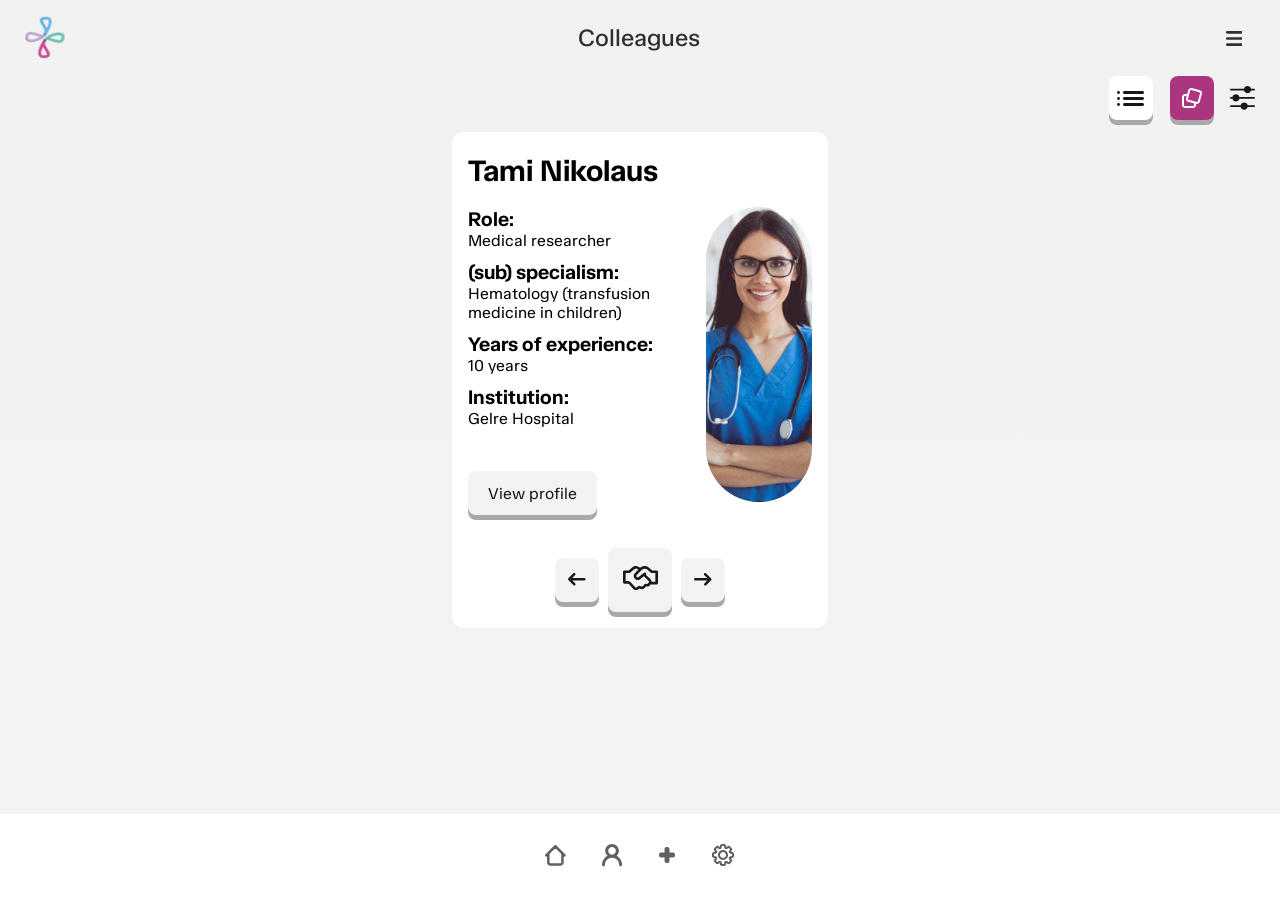
==== commit 14e403ff: "Removed chat buttons #5" ====
--- a/index.html
+++ b/index.html
@@ -251,7 +251,7 @@
                         fill="#616161" />
                 </svg>
             </a>
-            <button title="user menu">
+            <a href="/user/profile.html">
                 <svg width="21" height="23" viewBox="0 0 21 23" fill="none" xmlns="http://www.w3.org/2000/svg">
                     <path
                         d="M10.0527 1C13.281 1.00013 15.8984 3.61743 15.8984 6.8457C15.8983 9.13574 14.5802 11.1163 12.6621 12.0752C14.0811 12.5023 15.3872 13.2749 16.4541 14.3418C18.1517 16.0394 19.1054 18.3423 19.1055 20.7432C19.1055 21.0193 18.8816 21.2432 18.6055 21.2432C18.3293 21.2432 18.1055 21.0193 18.1055 20.7432C18.1054 18.6076 17.2572 16.5589 15.7471 15.0488C14.2413 13.5431 12.2002 12.6953 10.0713 12.6904C10.0652 12.6904 10.0588 12.6914 10.0527 12.6914C10.0462 12.6914 10.0397 12.6905 10.0332 12.6904C7.90461 12.6956 5.86396 13.5434 4.3584 15.0488C2.84829 16.5589 2.00008 18.6076 2 20.7432C2 21.0193 1.77614 21.2432 1.5 21.2432C1.22386 21.2432 1 21.0193 1 20.7432C1.00008 18.3423 1.95373 16.0394 3.65137 14.3418C4.71806 13.2752 6.02374 12.5024 7.44238 12.0752C5.52495 11.1161 4.2072 9.13533 4.20703 6.8457C4.20703 3.61743 6.82449 1.00013 10.0527 1ZM10.0527 2C7.37677 2.00013 5.20703 4.16971 5.20703 6.8457C5.20727 9.51531 7.3669 11.6803 10.0342 11.6904H10.0703C12.7382 11.681 14.8982 9.51572 14.8984 6.8457C14.8984 4.16971 12.7287 2.00013 10.0527 2Z"
@@ -260,58 +260,22 @@
                         d="M10.0527 1L10.0528 0H10.0527L10.0527 1ZM15.8984 6.8457L16.8984 6.84578V6.8457H15.8984ZM12.6621 12.0752L12.2149 11.1808C11.8484 11.364 11.6307 11.7524 11.6658 12.1607C11.7008 12.569 11.9814 12.9146 12.3739 13.0328L12.6621 12.0752ZM16.4541 14.3418L17.1612 13.6347L17.1612 13.6347L16.4541 14.3418ZM19.1055 20.7432H20.1055V20.7431L19.1055 20.7432ZM18.6055 21.2432L18.6055 22.2432H18.6055V21.2432ZM18.1055 20.7432H19.1055V20.7431L18.1055 20.7432ZM15.7471 15.0488L16.4542 14.3417L16.4542 14.3417L15.7471 15.0488ZM10.0713 12.6904L10.0736 11.6904L10.0682 11.6904L10.0713 12.6904ZM10.0527 12.6914L10.0527 13.6914H10.0528L10.0527 12.6914ZM10.0332 12.6904L10.0365 11.6904L10.0308 11.6904L10.0332 12.6904ZM4.3584 15.0488L3.65131 14.3417L3.65129 14.3417L4.3584 15.0488ZM2 20.7432L1 20.7431V20.7432H2ZM1.5 21.2432L1.5 22.2432H1.5V21.2432ZM1 20.7432L0 20.7431V20.7432H1ZM3.65137 14.3418L2.94428 13.6347L2.94426 13.6347L3.65137 14.3418ZM7.44238 12.0752L7.73073 13.0327C8.12308 12.9146 8.40366 12.569 8.43872 12.1608C8.47377 11.7525 8.25622 11.3642 7.88975 11.1808L7.44238 12.0752ZM4.20703 6.8457H3.20703V6.84578L4.20703 6.8457ZM10.0527 2L10.0528 1L10.0527 1L10.0527 2ZM5.20703 6.8457H4.20703V6.84579L5.20703 6.8457ZM10.0342 11.6904L10.0304 12.6904H10.0342V11.6904ZM10.0703 11.6904V12.6904L10.0739 12.6904L10.0703 11.6904ZM14.8984 6.8457L15.8984 6.84579V6.8457H14.8984ZM10.0527 1L10.0527 2C12.7287 2.00011 14.8984 4.16975 14.8984 6.8457H15.8984H16.8984C16.8984 3.0651 13.8332 0.000153899 10.0528 0L10.0527 1ZM15.8984 6.8457L14.8984 6.84563C14.8983 8.74173 13.808 10.3843 12.2149 11.1808L12.6621 12.0752L13.1093 12.9696C15.3523 11.8482 16.8982 9.52975 16.8984 6.84578L15.8984 6.8457ZM12.6621 12.0752L12.3739 13.0328C13.6364 13.4128 14.7981 14.1001 15.747 15.0489L16.4541 14.3418L17.1612 13.6347C15.9762 12.4498 14.5258 11.5919 12.9504 11.1176L12.6621 12.0752ZM16.4541 14.3418L15.747 15.0489C17.257 16.559 18.1054 18.6075 18.1055 20.7432L19.1055 20.7432L20.1055 20.7431C20.1054 18.0772 19.0464 15.5199 17.1612 13.6347L16.4541 14.3418ZM19.1055 20.7432H18.1055C18.1055 20.467 18.3293 20.2432 18.6055 20.2432V21.2432V22.2432C19.4339 22.2432 20.1055 21.5716 20.1055 20.7432H19.1055ZM18.6055 21.2432L18.6055 20.2432C18.8816 20.2432 19.1055 20.467 19.1055 20.7432H18.1055H17.1055C17.1055 21.5716 17.777 22.2432 18.6055 22.2432L18.6055 21.2432ZM18.1055 20.7432L19.1055 20.7431C19.1054 18.3424 18.1519 16.0394 16.4542 14.3417L15.7471 15.0488L15.04 15.7559C16.3625 17.0784 17.1054 18.8727 17.1055 20.7432L18.1055 20.7432ZM15.7471 15.0488L16.4542 14.3417C14.7613 12.649 12.4669 11.6959 10.0736 11.6904L10.0713 12.6904L10.069 13.6904C11.9336 13.6947 13.7212 14.4373 15.04 15.756L15.7471 15.0488ZM10.0713 12.6904L10.0682 11.6904C10.0417 11.6905 10.0202 11.6916 10.0071 11.6924C10.0003 11.6928 9.99477 11.6932 9.99117 11.6934C9.98785 11.6937 9.98482 11.6939 9.98459 11.6939C9.98358 11.694 9.98518 11.6939 9.98726 11.6937C9.98957 11.6936 9.99383 11.6933 9.9993 11.6929C10.0098 11.6923 10.0288 11.6914 10.0527 11.6914L10.0527 12.6914L10.0528 13.6914C10.0798 13.6914 10.1018 13.6904 10.1154 13.6896C10.1224 13.6892 10.1282 13.6888 10.1321 13.6885C10.1357 13.6882 10.1389 13.688 10.1394 13.6879C10.1408 13.6878 10.1393 13.6879 10.1375 13.6881C10.1355 13.6882 10.1315 13.6885 10.1263 13.6888C10.1163 13.6894 10.0978 13.6904 10.0744 13.6904L10.0713 12.6904ZM10.0527 12.6914L10.0528 11.6914C10.0751 11.6914 10.0928 11.6922 10.103 11.6928C10.1082 11.6931 10.1123 11.6933 10.1145 11.6935C10.1164 11.6936 10.1179 11.6937 10.1169 11.6937C10.1167 11.6936 10.1137 11.6934 10.1104 11.6932C10.1069 11.6929 10.1014 11.6926 10.0949 11.6922C10.082 11.6915 10.0615 11.6905 10.0365 11.6904L10.0332 12.6904L10.0299 13.6904C10.0081 13.6904 9.99091 13.6895 9.98131 13.689C9.97638 13.6887 9.97256 13.6884 9.97065 13.6883C9.96901 13.6882 9.96764 13.6881 9.969 13.6882C9.96961 13.6882 9.97275 13.6885 9.97635 13.6887C9.98018 13.689 9.98588 13.6894 9.99272 13.6897C10.0061 13.6905 10.0271 13.6914 10.0527 13.6914L10.0527 12.6914ZM10.0332 12.6904L10.0308 11.6904C7.6379 11.6962 5.34387 12.6492 3.65131 14.3417L4.3584 15.0488L5.06549 15.756C6.38405 14.4375 8.17131 13.6949 10.0356 13.6904L10.0332 12.6904ZM4.3584 15.0488L3.65129 14.3417C1.95357 16.0394 1.00009 18.3424 1 20.7431L2 20.7432L3 20.7432C3.00007 18.8727 3.74302 17.0784 5.06551 15.7559L4.3584 15.0488ZM2 20.7432H1C1 20.467 1.22386 20.2432 1.5 20.2432V21.2432V22.2432C2.32843 22.2432 3 21.5716 3 20.7432H2ZM1.5 21.2432L1.5 20.2432C1.77614 20.2432 2 20.467 2 20.7432H1H0C0 21.5716 0.671573 22.2432 1.5 22.2432L1.5 21.2432ZM1 20.7432L2 20.7432C2.00007 18.6075 2.84842 16.559 4.35847 15.0489L3.65137 14.3418L2.94426 13.6347C1.05903 15.5199 9.36389e-05 18.0772 0 20.7431L1 20.7432ZM3.65137 14.3418L4.35846 15.0489C5.30721 14.1002 6.4686 13.4128 7.73073 13.0327L7.44238 12.0752L7.15404 11.1177C5.57888 11.592 4.12891 12.4501 2.94428 13.6347L3.65137 14.3418ZM7.44238 12.0752L7.88975 11.1808C6.29726 10.3842 5.20717 8.74146 5.20703 6.84563L4.20703 6.8457L3.20703 6.84578C3.20723 9.52921 4.75264 11.8479 6.99501 12.9695L7.44238 12.0752ZM4.20703 6.8457H5.20703C5.20703 4.16975 7.37674 2.00011 10.0528 2L10.0527 1L10.0527 0C6.27224 0.00015682 3.20703 3.0651 3.20703 6.8457H4.20703ZM10.0527 2L10.0527 1C6.82453 1.00016 4.20703 3.61738 4.20703 6.8457H5.20703H6.20703C6.20703 4.72205 7.92902 3.00011 10.0528 3L10.0527 2ZM5.20703 6.8457L4.20703 6.84579C4.20731 10.0666 6.81275 12.6782 10.0304 12.6904L10.0342 11.6904L10.038 10.6904C7.92105 10.6824 6.20722 8.96404 6.20703 6.84562L5.20703 6.8457ZM10.0342 11.6904V12.6904H10.0703V11.6904V10.6904H10.0342V11.6904ZM10.0703 11.6904L10.0739 12.6904C13.2922 12.679 15.8982 10.067 15.8984 6.84579L14.8984 6.8457L13.8984 6.84562C13.8983 8.96444 12.1841 10.6829 10.0668 10.6904L10.0703 11.6904ZM14.8984 6.8457H15.8984C15.8984 3.61738 13.2809 1.00016 10.0528 1L10.0527 2L10.0527 3C12.1764 3.0001 13.8984 4.72204 13.8984 6.8457H14.8984Z"
                         fill="#616161" />
                 </svg>
-            </button>
-            <div>
-                <button title="close profile menu">
-                    <svg width="44" height="44" viewBox="0 0 44 44" fill="none" xmlns="http://www.w3.org/2000/svg">
-                        <path d="M29.5 14.5L14.5 29.5M14.5 14.5L29.5 29.5" stroke="#616161" stroke-width="4.125"
-                            stroke-linecap="round" stroke-linejoin="round" />
-                    </svg>
-                </button>
-                <a href="/user/settings.html">
-                    <svg width="24" height="24" viewBox="0 0 24 24" fill="none" xmlns="http://www.w3.org/2000/svg">
-                        <path
-                            d="M20.638 14.136L20.539 13.141L20.506 13.144L20.474 13.15L20.638 14.136ZM20.638 14.136L20.738 15.131L20.771 15.128L20.803 15.123L20.638 14.136ZM16.598 19.618L17.231 18.844L17.223 18.838L16.598 19.618ZM16.598 19.618L15.965 20.392L15.973 20.399L16.598 19.618ZM7.40202 19.618L6.76902 18.845L6.75302 18.858L6.73802 18.871L7.40202 19.618ZM7.40202 19.618L8.03502 20.393L8.05102 20.38L8.06602 20.366L7.40202 19.618ZM3.36102 9.86402V8.86402H3.31102L3.26202 8.86902L3.36102 9.86402ZM3.36102 9.86402V10.864H3.41102L3.46102 10.859L3.36102 9.86402ZM15.131 3.26102C15.1145 3.06867 15.0908 2.87691 15.062 2.68602C15.0312 2.47588 14.967 2.27199 14.872 2.08202L13.095 3.00002C13.072 2.95502 13.077 2.93902 13.09 3.01802C13.105 3.10702 13.118 3.23102 13.141 3.46102L15.131 3.26102ZM15.226 4.21102C15.289 4.29302 15.268 4.33002 15.233 4.13502C15.2 3.94902 15.174 3.68802 15.131 3.26102L13.14 3.46002C13.18 3.85402 13.214 4.20802 13.265 4.49002C13.314 4.76002 13.4 5.11502 13.635 5.42302L15.226 4.21102ZM15.226 4.21102L13.635 5.42302C13.849 5.70387 14.1336 5.92305 14.4597 6.05829C14.7859 6.19354 15.1421 6.24002 15.492 6.19302L15.226 4.21102ZM15.964 3.60602C15.7399 3.79543 15.5094 3.9772 15.273 4.15102C15.11 4.26402 15.123 4.22402 15.226 4.21102L15.492 6.19302C15.876 6.14102 16.188 5.95102 16.414 5.79302C16.649 5.63102 16.924 5.40502 17.23 5.15402L15.964 3.60602ZM16.98 2.95602C16.7787 3.02298 16.5894 3.12155 16.419 3.24802C16.279 3.34802 16.122 3.47702 15.964 3.60602L17.23 5.15402C17.409 5.00802 17.506 4.92902 17.58 4.87702C17.645 4.83002 17.636 4.84602 17.589 4.86102L16.98 2.95602ZM18.384 3.02602C17.9399 2.83357 17.4411 2.80869 16.98 2.95602L17.589 4.86102L18.384 3.02602ZM19.33 3.77402C19.1954 3.63558 19.0563 3.50151 18.913 3.37202C18.7558 3.22929 18.5769 3.11249 18.383 3.02602L17.589 4.86102C17.543 4.84102 17.536 4.82502 17.596 4.87802C17.664 4.93802 17.753 5.02502 17.916 5.18802L19.33 3.77402ZM20.224 4.66802L19.33 3.77402L17.916 5.18802L18.81 6.08202L20.224 4.66802ZM20.972 5.61402C20.8856 5.42011 20.7688 5.2412 20.626 5.08402C20.4965 4.94108 20.3624 4.80234 20.224 4.66802L18.81 6.08302C18.973 6.24602 19.06 6.33502 19.12 6.40302C19.173 6.46302 19.157 6.45602 19.137 6.41002L20.972 5.61402ZM21.042 7.01802C21.1893 6.55697 21.1645 6.05813 20.972 5.61402L19.137 6.41002L21.042 7.01802ZM20.392 8.03402C20.5162 7.88623 20.6356 7.73449 20.75 7.57902C20.856 7.43102 20.97 7.24702 21.042 7.01802L19.137 6.41002C19.152 6.36302 19.167 6.35302 19.121 6.41902C19.069 6.49202 18.991 6.58902 18.844 6.76802L20.392 8.03402ZM19.787 8.77302C19.774 8.87602 19.734 8.88802 19.847 8.72502C19.954 8.57002 20.12 8.36602 20.392 8.03402L18.844 6.76802C18.594 7.07402 18.367 7.34902 18.204 7.58402C18.047 7.81002 17.857 8.12202 17.805 8.50602L19.787 8.77302ZM19.787 8.77302L17.805 8.50602C17.758 8.85597 17.8045 9.21213 17.9397 9.5383C18.075 9.86446 18.2942 10.149 18.575 10.363L19.787 8.77302ZM20.737 8.86802C20.4446 8.84356 20.1531 8.80921 19.863 8.76502C19.668 8.73002 19.705 8.71002 19.787 8.77302L18.575 10.363C18.883 10.598 19.237 10.684 19.509 10.733C19.79 10.783 20.144 10.818 20.538 10.858L20.737 8.86802ZM21.916 9.12602C21.7261 9.03102 21.5222 8.96688 21.312 8.93602C21.1211 8.90719 20.9294 8.88451 20.737 8.86802L20.538 10.858C20.6861 10.871 20.8338 10.8877 20.981 10.908C21.061 10.922 21.044 10.927 20.999 10.904L21.916 9.12602ZM22.859 10.169C22.6813 9.71868 22.3462 9.34809 21.916 9.12602L21 10.906L22.859 10.169ZM22.999 11.367C22.999 11.163 22.999 10.96 22.988 10.788C22.9779 10.5758 22.934 10.3665 22.858 10.168L21 10.906C20.982 10.859 20.988 10.843 20.994 10.923C21 11.013 21 11.138 21 11.369L22.999 11.367ZM22.999 12.631V11.367H20.999V12.631H22.999ZM22.859 13.829C22.947 13.606 22.976 13.392 22.988 13.209C22.999 13.038 22.999 12.835 22.999 12.631H20.999C20.999 12.862 20.999 12.987 20.993 13.077C20.987 13.157 20.981 13.141 20.999 13.094L22.859 13.829ZM21.916 14.872C22.3462 14.65 22.6813 14.2794 22.859 13.829L21 13.095L21.916 14.872ZM20.737 15.13C20.941 15.11 21.142 15.09 21.312 15.062C21.492 15.032 21.702 14.982 21.916 14.872L21 13.095C21.044 13.072 21.061 13.077 20.982 13.09C20.8349 13.1111 20.6871 13.1281 20.539 13.141L20.737 15.13ZM19.788 15.225C19.705 15.288 19.668 15.268 19.863 15.233C20.049 15.2 20.31 15.173 20.737 15.13L20.538 13.14C20.145 13.18 19.79 13.214 19.509 13.265C19.238 13.314 18.883 13.4 18.575 13.635L19.788 15.225ZM19.788 15.225L18.575 13.635C18.2942 13.849 18.075 14.1336 17.9397 14.4597C17.8045 14.7859 17.758 15.1421 17.805 15.492L19.788 15.225ZM20.392 15.963C20.2026 15.7392 20.0209 15.5091 19.847 15.273C19.734 15.11 19.775 15.122 19.788 15.225L17.805 15.492C17.857 15.876 18.047 16.188 18.205 16.414C18.368 16.649 18.594 16.924 18.844 17.23L20.392 15.963ZM21.042 16.979C20.975 16.7781 20.8764 16.589 20.75 16.419C20.65 16.278 20.521 16.122 20.392 15.963L18.844 17.23C18.99 17.409 19.069 17.505 19.121 17.579C19.168 17.644 19.153 17.636 19.137 17.589L21.042 16.979ZM20.972 18.384C21.1647 17.9396 21.1896 17.4404 21.042 16.979L19.137 17.589L20.972 18.384ZM20.224 19.33C20.369 19.185 20.512 19.043 20.626 18.913C20.746 18.775 20.876 18.604 20.972 18.383L19.137 17.588C19.157 17.542 19.173 17.536 19.12 17.596C19.06 17.664 18.973 17.752 18.81 17.916L20.224 19.33ZM19.33 20.223L20.224 19.33L18.81 17.916L17.916 18.809L19.33 20.223ZM18.384 20.972C18.578 20.8852 18.7569 20.7681 18.914 20.625C19.043 20.512 19.186 20.368 19.33 20.223L17.916 18.809C17.8123 18.9153 17.7055 19.0187 17.596 19.119C17.536 19.173 17.543 19.157 17.589 19.137L18.384 20.972ZM16.98 21.042C17.4411 21.1893 17.9399 21.1645 18.384 20.972L17.589 19.137L16.98 21.042ZM15.964 20.392C16.122 20.521 16.278 20.65 16.419 20.75C16.567 20.855 16.751 20.969 16.98 21.042L17.589 19.137C17.636 19.152 17.645 19.167 17.579 19.121C17.4601 19.0319 17.3438 18.9396 17.23 18.844L15.964 20.392ZM15.226 19.788C15.123 19.773 15.11 19.733 15.273 19.846C15.428 19.954 15.631 20.119 15.963 20.391L17.23 18.844C16.924 18.593 16.649 18.367 16.414 18.204C16.188 18.046 15.876 17.857 15.492 17.805L15.226 19.788ZM15.226 19.788L15.492 17.805C15.1421 17.758 14.7859 17.8045 14.4597 17.9397C14.1336 18.075 13.849 18.2942 13.635 18.575L15.226 19.788ZM15.13 20.737C15.173 20.31 15.2 20.048 15.233 19.863C15.268 19.668 15.288 19.704 15.225 19.787L13.635 18.574C13.4 18.882 13.314 19.237 13.265 19.508C13.215 19.79 13.181 20.144 13.141 20.538L15.13 20.737ZM14.871 21.916C14.981 21.702 15.031 21.492 15.061 21.312C15.091 21.142 15.109 20.941 15.13 20.737L13.141 20.538C13.1278 20.6865 13.1105 20.8335 13.089 20.981C13.076 21.061 13.071 21.044 13.094 20.999L14.871 21.916ZM13.83 22.859C14.2796 22.6809 14.6494 22.3459 14.871 21.916L13.095 21L13.83 22.859ZM12.63 22.999C12.835 22.999 13.038 22.999 13.21 22.988C13.392 22.976 13.606 22.949 13.83 22.859L13.095 21C13.142 20.982 13.158 20.988 13.078 20.994C12.9294 21.0002 12.7807 21.0022 12.632 21L12.63 22.999ZM11.367 22.999H12.63L12.631 20.999H11.367V22.999ZM10.169 22.859C10.392 22.947 10.606 22.976 10.789 22.988C10.96 22.999 11.163 22.999 11.367 22.999V20.999C11.136 20.999 11.011 20.999 10.921 20.993C10.841 20.987 10.857 20.981 10.904 20.999L10.169 22.859ZM9.12602 21.916C9.34809 22.3462 9.71868 22.6813 10.169 22.859L10.904 20.999L9.12602 21.916ZM8.86802 20.737C8.88802 20.941 8.90802 21.142 8.93602 21.312C8.96602 21.492 9.01602 21.702 9.12602 21.916L10.906 21C10.929 21.044 10.924 21.061 10.911 20.982C10.8899 20.8349 10.8729 20.6871 10.86 20.539L8.86802 20.737ZM8.77302 19.787C8.71002 19.705 8.73002 19.667 8.76502 19.863C8.79802 20.048 8.82502 20.31 8.86802 20.737L10.858 20.538C10.818 20.144 10.784 19.79 10.733 19.508C10.684 19.238 10.598 18.883 10.363 18.575L8.77302 19.787ZM8.77302 19.787L10.363 18.575C10.149 18.2942 9.86446 18.075 9.5383 17.9397C9.21213 17.8045 8.85597 17.758 8.50602 17.805L8.77302 19.787ZM8.03402 20.392C8.36702 20.12 8.57002 19.954 8.72502 19.847C8.88802 19.734 8.87602 19.774 8.77302 19.787L8.50602 17.805C8.12202 17.857 7.81002 18.047 7.58402 18.205C7.34902 18.367 7.07402 18.593 6.76802 18.844L8.03402 20.392ZM7.01802 21.042C7.21932 20.9751 7.40869 20.8765 7.57902 20.75C7.71902 20.65 7.87602 20.521 8.03402 20.392L6.76902 18.845C6.65495 18.9406 6.53924 19.033 6.42002 19.122C6.35502 19.169 6.36402 19.154 6.41102 19.138L7.01802 21.042ZM5.61402 20.972C6.05813 21.1645 6.55697 21.1893 7.01802 21.042L6.40902 19.137L5.61402 20.972ZM4.66702 20.224C4.81202 20.369 4.95502 20.512 5.08502 20.626C5.22202 20.746 5.39302 20.877 5.61502 20.973L6.40902 19.137C6.45502 19.157 6.46202 19.173 6.40202 19.12C6.2925 19.0197 6.18579 18.9163 6.08202 18.81L4.66702 20.224ZM3.77402 19.33L4.66802 20.224L6.08202 18.81L5.18802 17.916L3.77402 19.33ZM3.02602 18.384C3.12102 18.604 3.25202 18.776 3.37202 18.914C3.48602 19.043 3.62902 19.186 3.77402 19.33L5.18802 17.916C5.08174 17.8123 4.97836 17.7055 4.87802 17.596C4.82502 17.536 4.84102 17.543 4.86102 17.589L3.02602 18.384ZM2.95602 16.98C2.80869 17.4411 2.83357 17.9399 3.02602 18.384L4.86102 17.589L2.95602 16.98ZM3.60602 15.964C3.48184 16.1118 3.36244 16.2636 3.24802 16.419C3.12155 16.5894 3.02298 16.7787 2.95602 16.98L4.86102 17.589C4.84502 17.636 4.83102 17.645 4.87702 17.579C4.92902 17.506 5.00702 17.409 5.15402 17.23L3.60602 15.964ZM4.21002 15.225C4.22402 15.122 4.26402 15.11 4.15102 15.273C4.04402 15.428 3.87802 15.632 3.60602 15.964L5.15402 17.23C5.40402 16.924 5.63102 16.649 5.79402 16.414C5.95102 16.188 6.14102 15.876 6.19302 15.492L4.21002 15.225ZM4.21002 15.225L6.19302 15.492C6.24002 15.1421 6.19354 14.7859 6.05829 14.4597C5.92305 14.1336 5.70387 13.849 5.42302 13.635L4.21002 15.225ZM3.26002 15.13C3.68802 15.173 3.95002 15.2 4.13502 15.233C4.33002 15.268 4.29302 15.288 4.21002 15.225L5.42302 13.635C5.11502 13.4 4.76102 13.314 4.48902 13.265C4.20802 13.215 3.85402 13.18 3.45902 13.14L3.26002 15.13ZM2.08202 14.872C2.29602 14.982 2.50602 15.032 2.68602 15.062C2.85602 15.09 3.05702 15.111 3.26102 15.131L3.45902 13.14C3.31092 13.1275 3.16419 13.1108 3.01702 13.09C2.93702 13.076 2.95402 13.071 2.99902 13.094L2.08202 14.872ZM1.14002 13.83C1.31775 14.2804 1.65281 14.651 2.08302 14.873L3.00002 13.095L1.14002 13.83ZM1.00002 12.632C1.00002 12.836 1.00002 13.039 1.01102 13.211C1.02302 13.393 1.05102 13.607 1.14102 13.831L3.00002 13.094C3.01802 13.141 3.01202 13.157 3.00702 13.077C3.00056 12.9288 2.99823 12.7804 3.00002 12.632H1.00002ZM1.00002 11.368V12.632H3.00002V11.368H1.00002ZM1.14002 10.169C1.06437 10.3675 1.02082 10.5768 1.01102 10.789C0.99902 10.961 1.00002 11.164 1.00002 11.369H3.00002C3.00002 11.137 3.00002 11.012 3.00702 10.922C3.01202 10.842 3.01802 10.858 3.00002 10.905L1.14002 10.169ZM2.08302 9.12802C1.65317 9.3496 1.31816 9.71942 1.14002 10.169L3.00002 10.905L2.08302 9.12802ZM3.26202 8.86802C3.05802 8.88902 2.85702 8.90802 2.68702 8.93802C2.50702 8.96802 2.29702 9.01802 2.08302 9.12802L3.00002 10.905C2.95502 10.928 2.93902 10.923 3.01802 10.91C3.16518 10.8889 3.31291 10.8719 3.46102 10.859L3.26202 8.86802ZM4.21202 8.77402C4.29502 8.71102 4.33202 8.73102 4.13602 8.76602C3.95102 8.79902 3.68902 8.82602 3.26202 8.86902L3.46102 10.859C3.85402 10.819 4.20902 10.785 4.49102 10.734C4.76202 10.685 5.11702 10.599 5.42502 10.364L4.21202 8.77402ZM4.21202 8.77402L5.42502 10.364C5.70569 10.1499 5.92467 9.8653 6.05974 9.53914C6.1948 9.21298 6.24113 8.85688 6.19402 8.50702L4.21202 8.77402ZM3.60702 8.03502C3.87902 8.36702 4.04502 8.57102 4.15302 8.72602C4.26602 8.88902 4.22602 8.87702 4.21202 8.77402L6.19402 8.50702C6.14202 8.12302 5.95302 7.81202 5.79502 7.58502C5.63202 7.35002 5.40502 7.07502 5.15502 6.76902L3.60702 8.03502ZM2.95702 7.01802C3.03002 7.24802 3.14302 7.43102 3.24902 7.58002C3.34902 7.72002 3.47802 7.87702 3.60702 8.03502L5.15502 6.76902C5.05945 6.65495 4.96708 6.53924 4.87802 6.42002C4.83102 6.35502 4.84702 6.36302 4.86202 6.41002L2.95702 7.01802ZM3.02702 5.61502C2.83481 6.05884 2.80995 6.55727 2.95702 7.01802L4.86202 6.41002L3.02702 5.61502ZM3.77502 4.66802C3.63002 4.81302 3.48702 4.95502 3.37302 5.08502C3.23029 5.2422 3.11349 5.42111 3.02702 5.61502L4.86202 6.41002C4.84202 6.45602 4.82602 6.46302 4.87902 6.40202C4.93902 6.33402 5.02602 6.24602 5.18902 6.08202L3.77502 4.66802ZM4.66902 3.77502L3.77502 4.66802L5.18902 6.08202L6.08402 5.18902L4.66902 3.77502ZM5.61502 3.02602C5.42104 3.1128 5.24213 3.22993 5.08502 3.37302C4.94208 3.50253 4.80334 3.6366 4.66902 3.77502L6.08402 5.18902C6.24702 5.02502 6.33502 4.93802 6.40302 4.87902C6.46302 4.82502 6.45602 4.84102 6.41002 4.86102L5.61502 3.02602ZM7.01902 2.95602C6.55797 2.80869 6.05913 2.83357 5.61502 3.02602L6.41002 4.86102L7.01902 2.95602ZM8.03402 3.60602C7.87602 3.47702 7.72102 3.34902 7.58002 3.24902C7.40976 3.1222 7.22039 3.02329 7.01902 2.95602L6.41002 4.86102C6.36302 4.84602 6.35402 4.83102 6.42002 4.87702C6.49302 4.93002 6.59002 5.00802 6.76902 5.15502L8.03402 3.60602ZM8.77402 4.21102C8.87702 4.22502 8.88902 4.26502 8.72602 4.15202C8.48994 3.97819 8.25981 3.79642 8.03602 3.60702L6.76902 5.15502C7.07502 5.40502 7.34902 5.63102 7.58402 5.79502C7.81002 5.95202 8.12202 6.14102 8.50602 6.19302L8.77402 4.21102ZM8.77402 4.21102L8.50702 6.19302C8.85697 6.24002 9.21313 6.19354 9.5393 6.05829C9.86546 5.92305 10.15 5.70387 10.364 5.42302L8.77402 4.21102ZM8.86902 3.26102C8.82602 3.68902 8.79902 3.95102 8.76602 4.13602C8.73102 4.33102 8.71102 4.29402 8.77402 4.21102L10.364 5.42302C10.599 5.11502 10.685 4.76102 10.734 4.49002C10.784 4.20902 10.82 3.85402 10.859 3.46002L8.86902 3.26102ZM9.12702 2.08302C9.03202 2.27299 8.96788 2.47688 8.93702 2.68702C8.90902 2.85702 8.88902 3.05802 8.86902 3.26202L10.859 3.46002C10.872 3.31196 10.8887 3.16525 10.909 3.01802C10.923 2.93802 10.928 2.95602 10.905 3.00002L9.12702 2.08302ZM10.17 1.14002C9.71968 1.31775 9.34909 1.65281 9.12702 2.08302L10.905 3.00002L10.17 1.14002ZM11.368 1.00002C11.164 1.00002 10.961 1.00002 10.789 1.01102C10.5768 1.02082 10.3675 1.06437 10.169 1.14002L10.906 3.00002C10.859 3.01802 10.843 3.01202 10.923 3.00702C11.013 3.00102 11.138 3.00002 11.369 3.00002L11.368 1.00002ZM12.632 1.00002H11.368V3.00002H12.632V1.00002ZM13.83 1.14002C13.6315 1.06437 13.4222 1.02082 13.21 1.01102C13.04 0.99902 12.837 1.00002 12.633 1.00002V3.00002C12.864 3.00002 12.989 3.00002 13.079 3.00702C13.159 3.01202 13.142 3.01802 13.095 3.00002L13.83 1.14002ZM14.873 2.08302C14.651 1.65281 14.2804 1.31775 13.83 1.14002L13.095 3.00002L14.873 2.08302ZM15 12C15 12.7957 14.6839 13.5587 14.1213 14.1213C13.5587 14.6839 12.7957 15 12 15V17C13.3261 17 14.5979 16.4732 15.5356 15.5356C16.4732 14.5979 17 13.3261 17 12H15ZM12 9.00002C12.7957 9.00002 13.5587 9.31609 14.1213 9.8787C14.6839 10.4413 15 11.2044 15 12H17C17 10.6739 16.4732 9.40217 15.5356 8.46449C14.5979 7.5268 13.3261 7.00002 12 7.00002V9.00002ZM9.00002 12C9.00002 11.2044 9.31609 10.4413 9.8787 9.8787C10.4413 9.31609 11.2044 9.00002 12 9.00002V7.00002C10.6739 7.00002 9.40217 7.5268 8.46449 8.46449C7.5268 9.40217 7.00002 10.6739 7.00002 12H9.00002ZM12 15C11.2044 15 10.4413 14.6839 9.8787 14.1213C9.31609 13.5587 9.00002 12.7957 9.00002 12H7.00002C7.00002 13.3261 7.5268 14.5979 8.46449 15.5356C9.40217 16.4732 10.6739 17 12 17V15Z"
-                            fill="#616161" />
-                    </svg>
-                    Settings
-                </a>
-                <a href="/user/create-opportunity.html">
-                    <svg width="16" height="16" viewBox="0 0 16 16" fill="none" xmlns="http://www.w3.org/2000/svg">
-                        <path
-                            d="M14 6H10V2C10 1.46957 9.78929 0.960859 9.41421 0.585786C9.03914 0.210714 8.53043 0 8 0C7.46957 0 6.96086 0.210714 6.58579 0.585786C6.21071 0.960859 6 1.46957 6 2L6.071 6H2C1.46957 6 0.960859 6.21071 0.585786 6.58579C0.210714 6.96086 0 7.46957 0 8C0 8.53043 0.210714 9.03914 0.585786 9.41421C0.960859 9.78929 1.46957 10 2 10L6.071 9.929L6 14C6 14.5304 6.21071 15.0391 6.58579 15.4142C6.96086 15.7893 7.46957 16 8 16C8.53043 16 9.03914 15.7893 9.41421 15.4142C9.78929 15.0391 10 14.5304 10 14V9.929L14 10C14.5304 10 15.0391 9.78929 15.4142 9.41421C15.7893 9.03914 16 8.53043 16 8C16 7.46957 15.7893 6.96086 15.4142 6.58579C15.0391 6.21071 14.5304 6 14 6Z"
-                            fill="#616161" />
-                    </svg>
-                    Create opportunity
-                </a>
-                <a href="/user/profile.html">
-                    <svg width="21" height="23" viewBox="0 0 21 23" fill="none" xmlns="http://www.w3.org/2000/svg">
-                        <path
-                            d="M10.0527 1C13.281 1.00013 15.8984 3.61743 15.8984 6.8457C15.8983 9.13574 14.5802 11.1163 12.6621 12.0752C14.0811 12.5023 15.3872 13.2749 16.4541 14.3418C18.1517 16.0394 19.1054 18.3423 19.1055 20.7432C19.1055 21.0193 18.8816 21.2432 18.6055 21.2432C18.3293 21.2432 18.1055 21.0193 18.1055 20.7432C18.1054 18.6076 17.2572 16.5589 15.7471 15.0488C14.2413 13.5431 12.2002 12.6953 10.0713 12.6904C10.0652 12.6904 10.0588 12.6914 10.0527 12.6914C10.0462 12.6914 10.0397 12.6905 10.0332 12.6904C7.90461 12.6956 5.86396 13.5434 4.3584 15.0488C2.84829 16.5589 2.00008 18.6076 2 20.7432C2 21.0193 1.77614 21.2432 1.5 21.2432C1.22386 21.2432 1 21.0193 1 20.7432C1.00008 18.3423 1.95373 16.0394 3.65137 14.3418C4.71806 13.2752 6.02374 12.5024 7.44238 12.0752C5.52495 11.1161 4.2072 9.13533 4.20703 6.8457C4.20703 3.61743 6.82449 1.00013 10.0527 1ZM10.0527 2C7.37677 2.00013 5.20703 4.16971 5.20703 6.8457C5.20727 9.51531 7.3669 11.6803 10.0342 11.6904H10.0703C12.7382 11.681 14.8982 9.51572 14.8984 6.8457C14.8984 4.16971 12.7287 2.00013 10.0527 2Z"
-                            fill="#616161" />
-                        <path
-                            d="M10.0527 1L10.0528 0H10.0527L10.0527 1ZM15.8984 6.8457L16.8984 6.84578V6.8457H15.8984ZM12.6621 12.0752L12.2149 11.1808C11.8484 11.364 11.6307 11.7524 11.6658 12.1607C11.7008 12.569 11.9814 12.9146 12.3739 13.0328L12.6621 12.0752ZM16.4541 14.3418L17.1612 13.6347L17.1612 13.6347L16.4541 14.3418ZM19.1055 20.7432H20.1055V20.7431L19.1055 20.7432ZM18.6055 21.2432L18.6055 22.2432H18.6055V21.2432ZM18.1055 20.7432H19.1055V20.7431L18.1055 20.7432ZM15.7471 15.0488L16.4542 14.3417L16.4542 14.3417L15.7471 15.0488ZM10.0713 12.6904L10.0736 11.6904L10.0682 11.6904L10.0713 12.6904ZM10.0527 12.6914L10.0527 13.6914H10.0528L10.0527 12.6914ZM10.0332 12.6904L10.0365 11.6904L10.0308 11.6904L10.0332 12.6904ZM4.3584 15.0488L3.65131 14.3417L3.65129 14.3417L4.3584 15.0488ZM2 20.7432L1 20.7431V20.7432H2ZM1.5 21.2432L1.5 22.2432H1.5V21.2432ZM1 20.7432L0 20.7431V20.7432H1ZM3.65137 14.3418L2.94428 13.6347L2.94426 13.6347L3.65137 14.3418ZM7.44238 12.0752L7.73073 13.0327C8.12308 12.9146 8.40366 12.569 8.43872 12.1608C8.47377 11.7525 8.25622 11.3642 7.88975 11.1808L7.44238 12.0752ZM4.20703 6.8457H3.20703V6.84578L4.20703 6.8457ZM10.0527 2L10.0528 1L10.0527 1L10.0527 2ZM5.20703 6.8457H4.20703V6.84579L5.20703 6.8457ZM10.0342 11.6904L10.0304 12.6904H10.0342V11.6904ZM10.0703 11.6904V12.6904L10.0739 12.6904L10.0703 11.6904ZM14.8984 6.8457L15.8984 6.84579V6.8457H14.8984ZM10.0527 1L10.0527 2C12.7287 2.00011 14.8984 4.16975 14.8984 6.8457H15.8984H16.8984C16.8984 3.0651 13.8332 0.000153899 10.0528 0L10.0527 1ZM15.8984 6.8457L14.8984 6.84563C14.8983 8.74173 13.808 10.3843 12.2149 11.1808L12.6621 12.0752L13.1093 12.9696C15.3523 11.8482 16.8982 9.52975 16.8984 6.84578L15.8984 6.8457ZM12.6621 12.0752L12.3739 13.0328C13.6364 13.4128 14.7981 14.1001 15.747 15.0489L16.4541 14.3418L17.1612 13.6347C15.9762 12.4498 14.5258 11.5919 12.9504 11.1176L12.6621 12.0752ZM16.4541 14.3418L15.747 15.0489C17.257 16.559 18.1054 18.6075 18.1055 20.7432L19.1055 20.7432L20.1055 20.7431C20.1054 18.0772 19.0464 15.5199 17.1612 13.6347L16.4541 14.3418ZM19.1055 20.7432H18.1055C18.1055 20.467 18.3293 20.2432 18.6055 20.2432V21.2432V22.2432C19.4339 22.2432 20.1055 21.5716 20.1055 20.7432H19.1055ZM18.6055 21.2432L18.6055 20.2432C18.8816 20.2432 19.1055 20.467 19.1055 20.7432H18.1055H17.1055C17.1055 21.5716 17.777 22.2432 18.6055 22.2432L18.6055 21.2432ZM18.1055 20.7432L19.1055 20.7431C19.1054 18.3424 18.1519 16.0394 16.4542 14.3417L15.7471 15.0488L15.04 15.7559C16.3625 17.0784 17.1054 18.8727 17.1055 20.7432L18.1055 20.7432ZM15.7471 15.0488L16.4542 14.3417C14.7613 12.649 12.4669 11.6959 10.0736 11.6904L10.0713 12.6904L10.069 13.6904C11.9336 13.6947 13.7212 14.4373 15.04 15.756L15.7471 15.0488ZM10.0713 12.6904L10.0682 11.6904C10.0417 11.6905 10.0202 11.6916 10.0071 11.6924C10.0003 11.6928 9.99477 11.6932 9.99117 11.6934C9.98785 11.6937 9.98482 11.6939 9.98459 11.6939C9.98358 11.694 9.98518 11.6939 9.98726 11.6937C9.98957 11.6936 9.99383 11.6933 9.9993 11.6929C10.0098 11.6923 10.0288 11.6914 10.0527 11.6914L10.0527 12.6914L10.0528 13.6914C10.0798 13.6914 10.1018 13.6904 10.1154 13.6896C10.1224 13.6892 10.1282 13.6888 10.1321 13.6885C10.1357 13.6882 10.1389 13.688 10.1394 13.6879C10.1408 13.6878 10.1393 13.6879 10.1375 13.6881C10.1355 13.6882 10.1315 13.6885 10.1263 13.6888C10.1163 13.6894 10.0978 13.6904 10.0744 13.6904L10.0713 12.6904ZM10.0527 12.6914L10.0528 11.6914C10.0751 11.6914 10.0928 11.6922 10.103 11.6928C10.1082 11.6931 10.1123 11.6933 10.1145 11.6935C10.1164 11.6936 10.1179 11.6937 10.1169 11.6937C10.1167 11.6936 10.1137 11.6934 10.1104 11.6932C10.1069 11.6929 10.1014 11.6926 10.0949 11.6922C10.082 11.6915 10.0615 11.6905 10.0365 11.6904L10.0332 12.6904L10.0299 13.6904C10.0081 13.6904 9.99091 13.6895 9.98131 13.689C9.97638 13.6887 9.97256 13.6884 9.97065 13.6883C9.96901 13.6882 9.96764 13.6881 9.969 13.6882C9.96961 13.6882 9.97275 13.6885 9.97635 13.6887C9.98018 13.689 9.98588 13.6894 9.99272 13.6897C10.0061 13.6905 10.0271 13.6914 10.0527 13.6914L10.0527 12.6914ZM10.0332 12.6904L10.0308 11.6904C7.6379 11.6962 5.34387 12.6492 3.65131 14.3417L4.3584 15.0488L5.06549 15.756C6.38405 14.4375 8.17131 13.6949 10.0356 13.6904L10.0332 12.6904ZM4.3584 15.0488L3.65129 14.3417C1.95357 16.0394 1.00009 18.3424 1 20.7431L2 20.7432L3 20.7432C3.00007 18.8727 3.74302 17.0784 5.06551 15.7559L4.3584 15.0488ZM2 20.7432H1C1 20.467 1.22386 20.2432 1.5 20.2432V21.2432V22.2432C2.32843 22.2432 3 21.5716 3 20.7432H2ZM1.5 21.2432L1.5 20.2432C1.77614 20.2432 2 20.467 2 20.7432H1H0C0 21.5716 0.671573 22.2432 1.5 22.2432L1.5 21.2432ZM1 20.7432L2 20.7432C2.00007 18.6075 2.84842 16.559 4.35847 15.0489L3.65137 14.3418L2.94426 13.6347C1.05903 15.5199 9.36389e-05 18.0772 0 20.7431L1 20.7432ZM3.65137 14.3418L4.35846 15.0489C5.30721 14.1002 6.4686 13.4128 7.73073 13.0327L7.44238 12.0752L7.15404 11.1177C5.57888 11.592 4.12891 12.4501 2.94428 13.6347L3.65137 14.3418ZM7.44238 12.0752L7.88975 11.1808C6.29726 10.3842 5.20717 8.74146 5.20703 6.84563L4.20703 6.8457L3.20703 6.84578C3.20723 9.52921 4.75264 11.8479 6.99501 12.9695L7.44238 12.0752ZM4.20703 6.8457H5.20703C5.20703 4.16975 7.37674 2.00011 10.0528 2L10.0527 1L10.0527 0C6.27224 0.00015682 3.20703 3.0651 3.20703 6.8457H4.20703ZM10.0527 2L10.0527 1C6.82453 1.00016 4.20703 3.61738 4.20703 6.8457H5.20703H6.20703C6.20703 4.72205 7.92902 3.00011 10.0528 3L10.0527 2ZM5.20703 6.8457L4.20703 6.84579C4.20731 10.0666 6.81275 12.6782 10.0304 12.6904L10.0342 11.6904L10.038 10.6904C7.92105 10.6824 6.20722 8.96404 6.20703 6.84562L5.20703 6.8457ZM10.0342 11.6904V12.6904H10.0703V11.6904V10.6904H10.0342V11.6904ZM10.0703 11.6904L10.0739 12.6904C13.2922 12.679 15.8982 10.067 15.8984 6.84579L14.8984 6.8457L13.8984 6.84562C13.8983 8.96444 12.1841 10.6829 10.0668 10.6904L10.0703 11.6904ZM14.8984 6.8457H15.8984C15.8984 3.61738 13.2809 1.00016 10.0528 1L10.0527 2L10.0527 3C12.1764 3.0001 13.8984 4.72204 13.8984 6.8457H14.8984Z"
-                            fill="#616161" />
-                    </svg>
-                    My profile
-                </a>
-            </div>
-            <a title="chats" href="/user/chats.html">
-                <svg width="23" height="23" viewBox="0 0 23 23" fill="none" xmlns="http://www.w3.org/2000/svg">
-                    <path
-                        d="M11.5 21.5C13.4778 21.5 15.4112 20.9135 17.0557 19.8147C18.7002 18.7159 19.9819 17.1541 20.7388 15.3268C21.4957 13.4996 21.6937 11.4889 21.3078 9.5491C20.922 7.60929 19.9696 5.82746 18.5711 4.42894C17.1725 3.03041 15.3907 2.078 13.4509 1.69215C11.5111 1.3063 9.50042 1.50433 7.67316 2.26121C5.8459 3.01809 4.28412 4.29981 3.1853 5.9443C2.08649 7.58879 1.5 9.52219 1.5 11.5C1.5 13.1 1.87556 14.6111 2.54444 15.9522C3.04778 16.9644 2.34778 18.33 2.08111 19.3267C2.02203 19.5471 2.02202 19.7792 2.08108 19.9996C2.14014 20.2201 2.25619 20.4211 2.41756 20.5824C2.57892 20.7438 2.77993 20.8599 3.00037 20.9189C3.2208 20.978 3.4529 20.978 3.67333 20.9189C4.67 20.6522 6.03555 19.9522 7.04778 20.4567C8.43135 21.1437 9.95526 21.5008 11.5 21.5Z"
-                        stroke="#616161" stroke-width="3" stroke-linecap="round" stroke-linejoin="round" />
-                </svg>
-
-            </a>
-            <a title="notifications" href="/user/notifications.html">
-                <svg width="19" height="20" viewBox="0 0 19 20" fill="none" xmlns="http://www.w3.org/2000/svg">
-                    <path
-                        d="M9.43848 0.25C11.361 0.250083 13.2049 1.01369 14.5645 2.37305C15.9241 3.73269 16.6885 5.57718 16.6885 7.5V11.2051L18.4834 14.7959C18.5863 15.0017 18.6353 15.231 18.625 15.4609C18.6146 15.6906 18.5456 15.9138 18.4248 16.1094C18.3038 16.3051 18.1346 16.467 17.9336 16.5791C17.7827 16.6632 17.6176 16.7175 17.4473 16.7393L17.2764 16.75H13.4971C13.2393 17.5845 12.7333 18.3219 12.04 18.8584C11.2952 19.4348 10.3803 19.748 9.43848 19.748C8.49649 19.748 7.5809 19.4349 6.83594 18.8584C6.14272 18.3219 5.6367 17.5845 5.37891 16.75H1.60059C1.37044 16.75 1.1434 16.6912 0.942383 16.5791C0.741486 16.4671 0.572115 16.305 0.451172 16.1094C0.330412 15.9138 0.261349 15.6906 0.250977 15.4609C0.240635 15.231 0.289643 15.0017 0.392578 14.7959L2.18848 11.2041V7.5C2.18848 5.57718 2.95188 3.73269 4.31152 2.37305C5.67115 1.01351 7.51573 0.25 9.43848 0.25ZM8.21582 16.75C8.32004 16.8519 8.43616 16.9421 8.56348 17.0156C8.82943 17.1691 9.13141 17.25 9.43848 17.25C9.74554 17.2499 10.0475 17.1692 10.3135 17.0156C10.4408 16.9421 10.5569 16.852 10.6611 16.75H8.21582ZM9.43848 2.75C8.1787 2.75 6.9699 3.2508 6.0791 4.1416C5.18851 5.03237 4.68848 6.24038 4.68848 7.5V11.2637C4.68845 11.6127 4.60714 11.9573 4.45117 12.2695L3.46191 14.25H15.416L14.4268 12.2695C14.2705 11.9575 14.1889 11.6136 14.1885 11.2646V7.5C14.1885 6.2403 13.6876 5.03238 12.7969 4.1416C11.9062 3.25088 10.6981 2.75008 9.43848 2.75Z"
-                        fill="#616161" stroke="#616161" stroke-width="0.5" />
-                </svg>
-
-            </a>
+            </a>
+            <a href="/user/create-opportunity.html">
+                <svg width="16" height="16" viewBox="0 0 16 16" fill="none" xmlns="http://www.w3.org/2000/svg">
+                    <path
+                        d="M14 6H10V2C10 1.46957 9.78929 0.960859 9.41421 0.585786C9.03914 0.210714 8.53043 0 8 0C7.46957 0 6.96086 0.210714 6.58579 0.585786C6.21071 0.960859 6 1.46957 6 2L6.071 6H2C1.46957 6 0.960859 6.21071 0.585786 6.58579C0.210714 6.96086 0 7.46957 0 8C0 8.53043 0.210714 9.03914 0.585786 9.41421C0.960859 9.78929 1.46957 10 2 10L6.071 9.929L6 14C6 14.5304 6.21071 15.0391 6.58579 15.4142C6.96086 15.7893 7.46957 16 8 16C8.53043 16 9.03914 15.7893 9.41421 15.4142C9.78929 15.0391 10 14.5304 10 14V9.929L14 10C14.5304 10 15.0391 9.78929 15.4142 9.41421C15.7893 9.03914 16 8.53043 16 8C16 7.46957 15.7893 6.96086 15.4142 6.58579C15.0391 6.21071 14.5304 6 14 6Z"
+                        fill="#616161" />
+                </svg>
+            </a>
+            <a href="/user/settings.html">
+                <svg width="24" height="24" viewBox="0 0 24 24" fill="none" xmlns="http://www.w3.org/2000/svg">
+                    <path
+                        d="M20.638 14.136L20.539 13.141L20.506 13.144L20.474 13.15L20.638 14.136ZM20.638 14.136L20.738 15.131L20.771 15.128L20.803 15.123L20.638 14.136ZM16.598 19.618L17.231 18.844L17.223 18.838L16.598 19.618ZM16.598 19.618L15.965 20.392L15.973 20.399L16.598 19.618ZM7.40202 19.618L6.76902 18.845L6.75302 18.858L6.73802 18.871L7.40202 19.618ZM7.40202 19.618L8.03502 20.393L8.05102 20.38L8.06602 20.366L7.40202 19.618ZM3.36102 9.86402V8.86402H3.31102L3.26202 8.86902L3.36102 9.86402ZM3.36102 9.86402V10.864H3.41102L3.46102 10.859L3.36102 9.86402ZM15.131 3.26102C15.1145 3.06867 15.0908 2.87691 15.062 2.68602C15.0312 2.47588 14.967 2.27199 14.872 2.08202L13.095 3.00002C13.072 2.95502 13.077 2.93902 13.09 3.01802C13.105 3.10702 13.118 3.23102 13.141 3.46102L15.131 3.26102ZM15.226 4.21102C15.289 4.29302 15.268 4.33002 15.233 4.13502C15.2 3.94902 15.174 3.68802 15.131 3.26102L13.14 3.46002C13.18 3.85402 13.214 4.20802 13.265 4.49002C13.314 4.76002 13.4 5.11502 13.635 5.42302L15.226 4.21102ZM15.226 4.21102L13.635 5.42302C13.849 5.70387 14.1336 5.92305 14.4597 6.05829C14.7859 6.19354 15.1421 6.24002 15.492 6.19302L15.226 4.21102ZM15.964 3.60602C15.7399 3.79543 15.5094 3.9772 15.273 4.15102C15.11 4.26402 15.123 4.22402 15.226 4.21102L15.492 6.19302C15.876 6.14102 16.188 5.95102 16.414 5.79302C16.649 5.63102 16.924 5.40502 17.23 5.15402L15.964 3.60602ZM16.98 2.95602C16.7787 3.02298 16.5894 3.12155 16.419 3.24802C16.279 3.34802 16.122 3.47702 15.964 3.60602L17.23 5.15402C17.409 5.00802 17.506 4.92902 17.58 4.87702C17.645 4.83002 17.636 4.84602 17.589 4.86102L16.98 2.95602ZM18.384 3.02602C17.9399 2.83357 17.4411 2.80869 16.98 2.95602L17.589 4.86102L18.384 3.02602ZM19.33 3.77402C19.1954 3.63558 19.0563 3.50151 18.913 3.37202C18.7558 3.22929 18.5769 3.11249 18.383 3.02602L17.589 4.86102C17.543 4.84102 17.536 4.82502 17.596 4.87802C17.664 4.93802 17.753 5.02502 17.916 5.18802L19.33 3.77402ZM20.224 4.66802L19.33 3.77402L17.916 5.18802L18.81 6.08202L20.224 4.66802ZM20.972 5.61402C20.8856 5.42011 20.7688 5.2412 20.626 5.08402C20.4965 4.94108 20.3624 4.80234 20.224 4.66802L18.81 6.08302C18.973 6.24602 19.06 6.33502 19.12 6.40302C19.173 6.46302 19.157 6.45602 19.137 6.41002L20.972 5.61402ZM21.042 7.01802C21.1893 6.55697 21.1645 6.05813 20.972 5.61402L19.137 6.41002L21.042 7.01802ZM20.392 8.03402C20.5162 7.88623 20.6356 7.73449 20.75 7.57902C20.856 7.43102 20.97 7.24702 21.042 7.01802L19.137 6.41002C19.152 6.36302 19.167 6.35302 19.121 6.41902C19.069 6.49202 18.991 6.58902 18.844 6.76802L20.392 8.03402ZM19.787 8.77302C19.774 8.87602 19.734 8.88802 19.847 8.72502C19.954 8.57002 20.12 8.36602 20.392 8.03402L18.844 6.76802C18.594 7.07402 18.367 7.34902 18.204 7.58402C18.047 7.81002 17.857 8.12202 17.805 8.50602L19.787 8.77302ZM19.787 8.77302L17.805 8.50602C17.758 8.85597 17.8045 9.21213 17.9397 9.5383C18.075 9.86446 18.2942 10.149 18.575 10.363L19.787 8.77302ZM20.737 8.86802C20.4446 8.84356 20.1531 8.80921 19.863 8.76502C19.668 8.73002 19.705 8.71002 19.787 8.77302L18.575 10.363C18.883 10.598 19.237 10.684 19.509 10.733C19.79 10.783 20.144 10.818 20.538 10.858L20.737 8.86802ZM21.916 9.12602C21.7261 9.03102 21.5222 8.96688 21.312 8.93602C21.1211 8.90719 20.9294 8.88451 20.737 8.86802L20.538 10.858C20.6861 10.871 20.8338 10.8877 20.981 10.908C21.061 10.922 21.044 10.927 20.999 10.904L21.916 9.12602ZM22.859 10.169C22.6813 9.71868 22.3462 9.34809 21.916 9.12602L21 10.906L22.859 10.169ZM22.999 11.367C22.999 11.163 22.999 10.96 22.988 10.788C22.9779 10.5758 22.934 10.3665 22.858 10.168L21 10.906C20.982 10.859 20.988 10.843 20.994 10.923C21 11.013 21 11.138 21 11.369L22.999 11.367ZM22.999 12.631V11.367H20.999V12.631H22.999ZM22.859 13.829C22.947 13.606 22.976 13.392 22.988 13.209C22.999 13.038 22.999 12.835 22.999 12.631H20.999C20.999 12.862 20.999 12.987 20.993 13.077C20.987 13.157 20.981 13.141 20.999 13.094L22.859 13.829ZM21.916 14.872C22.3462 14.65 22.6813 14.2794 22.859 13.829L21 13.095L21.916 14.872ZM20.737 15.13C20.941 15.11 21.142 15.09 21.312 15.062C21.492 15.032 21.702 14.982 21.916 14.872L21 13.095C21.044 13.072 21.061 13.077 20.982 13.09C20.8349 13.1111 20.6871 13.1281 20.539 13.141L20.737 15.13ZM19.788 15.225C19.705 15.288 19.668 15.268 19.863 15.233C20.049 15.2 20.31 15.173 20.737 15.13L20.538 13.14C20.145 13.18 19.79 13.214 19.509 13.265C19.238 13.314 18.883 13.4 18.575 13.635L19.788 15.225ZM19.788 15.225L18.575 13.635C18.2942 13.849 18.075 14.1336 17.9397 14.4597C17.8045 14.7859 17.758 15.1421 17.805 15.492L19.788 15.225ZM20.392 15.963C20.2026 15.7392 20.0209 15.5091 19.847 15.273C19.734 15.11 19.775 15.122 19.788 15.225L17.805 15.492C17.857 15.876 18.047 16.188 18.205 16.414C18.368 16.649 18.594 16.924 18.844 17.23L20.392 15.963ZM21.042 16.979C20.975 16.7781 20.8764 16.589 20.75 16.419C20.65 16.278 20.521 16.122 20.392 15.963L18.844 17.23C18.99 17.409 19.069 17.505 19.121 17.579C19.168 17.644 19.153 17.636 19.137 17.589L21.042 16.979ZM20.972 18.384C21.1647 17.9396 21.1896 17.4404 21.042 16.979L19.137 17.589L20.972 18.384ZM20.224 19.33C20.369 19.185 20.512 19.043 20.626 18.913C20.746 18.775 20.876 18.604 20.972 18.383L19.137 17.588C19.157 17.542 19.173 17.536 19.12 17.596C19.06 17.664 18.973 17.752 18.81 17.916L20.224 19.33ZM19.33 20.223L20.224 19.33L18.81 17.916L17.916 18.809L19.33 20.223ZM18.384 20.972C18.578 20.8852 18.7569 20.7681 18.914 20.625C19.043 20.512 19.186 20.368 19.33 20.223L17.916 18.809C17.8123 18.9153 17.7055 19.0187 17.596 19.119C17.536 19.173 17.543 19.157 17.589 19.137L18.384 20.972ZM16.98 21.042C17.4411 21.1893 17.9399 21.1645 18.384 20.972L17.589 19.137L16.98 21.042ZM15.964 20.392C16.122 20.521 16.278 20.65 16.419 20.75C16.567 20.855 16.751 20.969 16.98 21.042L17.589 19.137C17.636 19.152 17.645 19.167 17.579 19.121C17.4601 19.0319 17.3438 18.9396 17.23 18.844L15.964 20.392ZM15.226 19.788C15.123 19.773 15.11 19.733 15.273 19.846C15.428 19.954 15.631 20.119 15.963 20.391L17.23 18.844C16.924 18.593 16.649 18.367 16.414 18.204C16.188 18.046 15.876 17.857 15.492 17.805L15.226 19.788ZM15.226 19.788L15.492 17.805C15.1421 17.758 14.7859 17.8045 14.4597 17.9397C14.1336 18.075 13.849 18.2942 13.635 18.575L15.226 19.788ZM15.13 20.737C15.173 20.31 15.2 20.048 15.233 19.863C15.268 19.668 15.288 19.704 15.225 19.787L13.635 18.574C13.4 18.882 13.314 19.237 13.265 19.508C13.215 19.79 13.181 20.144 13.141 20.538L15.13 20.737ZM14.871 21.916C14.981 21.702 15.031 21.492 15.061 21.312C15.091 21.142 15.109 20.941 15.13 20.737L13.141 20.538C13.1278 20.6865 13.1105 20.8335 13.089 20.981C13.076 21.061 13.071 21.044 13.094 20.999L14.871 21.916ZM13.83 22.859C14.2796 22.6809 14.6494 22.3459 14.871 21.916L13.095 21L13.83 22.859ZM12.63 22.999C12.835 22.999 13.038 22.999 13.21 22.988C13.392 22.976 13.606 22.949 13.83 22.859L13.095 21C13.142 20.982 13.158 20.988 13.078 20.994C12.9294 21.0002 12.7807 21.0022 12.632 21L12.63 22.999ZM11.367 22.999H12.63L12.631 20.999H11.367V22.999ZM10.169 22.859C10.392 22.947 10.606 22.976 10.789 22.988C10.96 22.999 11.163 22.999 11.367 22.999V20.999C11.136 20.999 11.011 20.999 10.921 20.993C10.841 20.987 10.857 20.981 10.904 20.999L10.169 22.859ZM9.12602 21.916C9.34809 22.3462 9.71868 22.6813 10.169 22.859L10.904 20.999L9.12602 21.916ZM8.86802 20.737C8.88802 20.941 8.90802 21.142 8.93602 21.312C8.96602 21.492 9.01602 21.702 9.12602 21.916L10.906 21C10.929 21.044 10.924 21.061 10.911 20.982C10.8899 20.8349 10.8729 20.6871 10.86 20.539L8.86802 20.737ZM8.77302 19.787C8.71002 19.705 8.73002 19.667 8.76502 19.863C8.79802 20.048 8.82502 20.31 8.86802 20.737L10.858 20.538C10.818 20.144 10.784 19.79 10.733 19.508C10.684 19.238 10.598 18.883 10.363 18.575L8.77302 19.787ZM8.77302 19.787L10.363 18.575C10.149 18.2942 9.86446 18.075 9.5383 17.9397C9.21213 17.8045 8.85597 17.758 8.50602 17.805L8.77302 19.787ZM8.03402 20.392C8.36702 20.12 8.57002 19.954 8.72502 19.847C8.88802 19.734 8.87602 19.774 8.77302 19.787L8.50602 17.805C8.12202 17.857 7.81002 18.047 7.58402 18.205C7.34902 18.367 7.07402 18.593 6.76802 18.844L8.03402 20.392ZM7.01802 21.042C7.21932 20.9751 7.40869 20.8765 7.57902 20.75C7.71902 20.65 7.87602 20.521 8.03402 20.392L6.76902 18.845C6.65495 18.9406 6.53924 19.033 6.42002 19.122C6.35502 19.169 6.36402 19.154 6.41102 19.138L7.01802 21.042ZM5.61402 20.972C6.05813 21.1645 6.55697 21.1893 7.01802 21.042L6.40902 19.137L5.61402 20.972ZM4.66702 20.224C4.81202 20.369 4.95502 20.512 5.08502 20.626C5.22202 20.746 5.39302 20.877 5.61502 20.973L6.40902 19.137C6.45502 19.157 6.46202 19.173 6.40202 19.12C6.2925 19.0197 6.18579 18.9163 6.08202 18.81L4.66702 20.224ZM3.77402 19.33L4.66802 20.224L6.08202 18.81L5.18802 17.916L3.77402 19.33ZM3.02602 18.384C3.12102 18.604 3.25202 18.776 3.37202 18.914C3.48602 19.043 3.62902 19.186 3.77402 19.33L5.18802 17.916C5.08174 17.8123 4.97836 17.7055 4.87802 17.596C4.82502 17.536 4.84102 17.543 4.86102 17.589L3.02602 18.384ZM2.95602 16.98C2.80869 17.4411 2.83357 17.9399 3.02602 18.384L4.86102 17.589L2.95602 16.98ZM3.60602 15.964C3.48184 16.1118 3.36244 16.2636 3.24802 16.419C3.12155 16.5894 3.02298 16.7787 2.95602 16.98L4.86102 17.589C4.84502 17.636 4.83102 17.645 4.87702 17.579C4.92902 17.506 5.00702 17.409 5.15402 17.23L3.60602 15.964ZM4.21002 15.225C4.22402 15.122 4.26402 15.11 4.15102 15.273C4.04402 15.428 3.87802 15.632 3.60602 15.964L5.15402 17.23C5.40402 16.924 5.63102 16.649 5.79402 16.414C5.95102 16.188 6.14102 15.876 6.19302 15.492L4.21002 15.225ZM4.21002 15.225L6.19302 15.492C6.24002 15.1421 6.19354 14.7859 6.05829 14.4597C5.92305 14.1336 5.70387 13.849 5.42302 13.635L4.21002 15.225ZM3.26002 15.13C3.68802 15.173 3.95002 15.2 4.13502 15.233C4.33002 15.268 4.29302 15.288 4.21002 15.225L5.42302 13.635C5.11502 13.4 4.76102 13.314 4.48902 13.265C4.20802 13.215 3.85402 13.18 3.45902 13.14L3.26002 15.13ZM2.08202 14.872C2.29602 14.982 2.50602 15.032 2.68602 15.062C2.85602 15.09 3.05702 15.111 3.26102 15.131L3.45902 13.14C3.31092 13.1275 3.16419 13.1108 3.01702 13.09C2.93702 13.076 2.95402 13.071 2.99902 13.094L2.08202 14.872ZM1.14002 13.83C1.31775 14.2804 1.65281 14.651 2.08302 14.873L3.00002 13.095L1.14002 13.83ZM1.00002 12.632C1.00002 12.836 1.00002 13.039 1.01102 13.211C1.02302 13.393 1.05102 13.607 1.14102 13.831L3.00002 13.094C3.01802 13.141 3.01202 13.157 3.00702 13.077C3.00056 12.9288 2.99823 12.7804 3.00002 12.632H1.00002ZM1.00002 11.368V12.632H3.00002V11.368H1.00002ZM1.14002 10.169C1.06437 10.3675 1.02082 10.5768 1.01102 10.789C0.99902 10.961 1.00002 11.164 1.00002 11.369H3.00002C3.00002 11.137 3.00002 11.012 3.00702 10.922C3.01202 10.842 3.01802 10.858 3.00002 10.905L1.14002 10.169ZM2.08302 9.12802C1.65317 9.3496 1.31816 9.71942 1.14002 10.169L3.00002 10.905L2.08302 9.12802ZM3.26202 8.86802C3.05802 8.88902 2.85702 8.90802 2.68702 8.93802C2.50702 8.96802 2.29702 9.01802 2.08302 9.12802L3.00002 10.905C2.95502 10.928 2.93902 10.923 3.01802 10.91C3.16518 10.8889 3.31291 10.8719 3.46102 10.859L3.26202 8.86802ZM4.21202 8.77402C4.29502 8.71102 4.33202 8.73102 4.13602 8.76602C3.95102 8.79902 3.68902 8.82602 3.26202 8.86902L3.46102 10.859C3.85402 10.819 4.20902 10.785 4.49102 10.734C4.76202 10.685 5.11702 10.599 5.42502 10.364L4.21202 8.77402ZM4.21202 8.77402L5.42502 10.364C5.70569 10.1499 5.92467 9.8653 6.05974 9.53914C6.1948 9.21298 6.24113 8.85688 6.19402 8.50702L4.21202 8.77402ZM3.60702 8.03502C3.87902 8.36702 4.04502 8.57102 4.15302 8.72602C4.26602 8.88902 4.22602 8.87702 4.21202 8.77402L6.19402 8.50702C6.14202 8.12302 5.95302 7.81202 5.79502 7.58502C5.63202 7.35002 5.40502 7.07502 5.15502 6.76902L3.60702 8.03502ZM2.95702 7.01802C3.03002 7.24802 3.14302 7.43102 3.24902 7.58002C3.34902 7.72002 3.47802 7.87702 3.60702 8.03502L5.15502 6.76902C5.05945 6.65495 4.96708 6.53924 4.87802 6.42002C4.83102 6.35502 4.84702 6.36302 4.86202 6.41002L2.95702 7.01802ZM3.02702 5.61502C2.83481 6.05884 2.80995 6.55727 2.95702 7.01802L4.86202 6.41002L3.02702 5.61502ZM3.77502 4.66802C3.63002 4.81302 3.48702 4.95502 3.37302 5.08502C3.23029 5.2422 3.11349 5.42111 3.02702 5.61502L4.86202 6.41002C4.84202 6.45602 4.82602 6.46302 4.87902 6.40202C4.93902 6.33402 5.02602 6.24602 5.18902 6.08202L3.77502 4.66802ZM4.66902 3.77502L3.77502 4.66802L5.18902 6.08202L6.08402 5.18902L4.66902 3.77502ZM5.61502 3.02602C5.42104 3.1128 5.24213 3.22993 5.08502 3.37302C4.94208 3.50253 4.80334 3.6366 4.66902 3.77502L6.08402 5.18902C6.24702 5.02502 6.33502 4.93802 6.40302 4.87902C6.46302 4.82502 6.45602 4.84102 6.41002 4.86102L5.61502 3.02602ZM7.01902 2.95602C6.55797 2.80869 6.05913 2.83357 5.61502 3.02602L6.41002 4.86102L7.01902 2.95602ZM8.03402 3.60602C7.87602 3.47702 7.72102 3.34902 7.58002 3.24902C7.40976 3.1222 7.22039 3.02329 7.01902 2.95602L6.41002 4.86102C6.36302 4.84602 6.35402 4.83102 6.42002 4.87702C6.49302 4.93002 6.59002 5.00802 6.76902 5.15502L8.03402 3.60602ZM8.77402 4.21102C8.87702 4.22502 8.88902 4.26502 8.72602 4.15202C8.48994 3.97819 8.25981 3.79642 8.03602 3.60702L6.76902 5.15502C7.07502 5.40502 7.34902 5.63102 7.58402 5.79502C7.81002 5.95202 8.12202 6.14102 8.50602 6.19302L8.77402 4.21102ZM8.77402 4.21102L8.50702 6.19302C8.85697 6.24002 9.21313 6.19354 9.5393 6.05829C9.86546 5.92305 10.15 5.70387 10.364 5.42302L8.77402 4.21102ZM8.86902 3.26102C8.82602 3.68902 8.79902 3.95102 8.76602 4.13602C8.73102 4.33102 8.71102 4.29402 8.77402 4.21102L10.364 5.42302C10.599 5.11502 10.685 4.76102 10.734 4.49002C10.784 4.20902 10.82 3.85402 10.859 3.46002L8.86902 3.26102ZM9.12702 2.08302C9.03202 2.27299 8.96788 2.47688 8.93702 2.68702C8.90902 2.85702 8.88902 3.05802 8.86902 3.26202L10.859 3.46002C10.872 3.31196 10.8887 3.16525 10.909 3.01802C10.923 2.93802 10.928 2.95602 10.905 3.00002L9.12702 2.08302ZM10.17 1.14002C9.71968 1.31775 9.34909 1.65281 9.12702 2.08302L10.905 3.00002L10.17 1.14002ZM11.368 1.00002C11.164 1.00002 10.961 1.00002 10.789 1.01102C10.5768 1.02082 10.3675 1.06437 10.169 1.14002L10.906 3.00002C10.859 3.01802 10.843 3.01202 10.923 3.00702C11.013 3.00102 11.138 3.00002 11.369 3.00002L11.368 1.00002ZM12.632 1.00002H11.368V3.00002H12.632V1.00002ZM13.83 1.14002C13.6315 1.06437 13.4222 1.02082 13.21 1.01102C13.04 0.99902 12.837 1.00002 12.633 1.00002V3.00002C12.864 3.00002 12.989 3.00002 13.079 3.00702C13.159 3.01202 13.142 3.01802 13.095 3.00002L13.83 1.14002ZM14.873 2.08302C14.651 1.65281 14.2804 1.31775 13.83 1.14002L13.095 3.00002L14.873 2.08302ZM15 12C15 12.7957 14.6839 13.5587 14.1213 14.1213C13.5587 14.6839 12.7957 15 12 15V17C13.3261 17 14.5979 16.4732 15.5356 15.5356C16.4732 14.5979 17 13.3261 17 12H15ZM12 9.00002C12.7957 9.00002 13.5587 9.31609 14.1213 9.8787C14.6839 10.4413 15 11.2044 15 12H17C17 10.6739 16.4732 9.40217 15.5356 8.46449C14.5979 7.5268 13.3261 7.00002 12 7.00002V9.00002ZM9.00002 12C9.00002 11.2044 9.31609 10.4413 9.8787 9.8787C10.4413 9.31609 11.2044 9.00002 12 9.00002V7.00002C10.6739 7.00002 9.40217 7.5268 8.46449 8.46449C7.5268 9.40217 7.00002 10.6739 7.00002 12H9.00002ZM12 15C11.2044 15 10.4413 14.6839 9.8787 14.1213C9.31609 13.5587 9.00002 12.7957 9.00002 12H7.00002C7.00002 13.3261 7.5268 14.5979 8.46449 15.5356C9.40217 16.4732 10.6739 17 12 17V15Z"
+                        fill="#616161" />
+                </svg>
+            </a>
+
         </nav>
     </aside>
 </body>
--- a/styles.css
+++ b/styles.css
@@ -142,6 +142,35 @@
 
     /* others */
     --white: #FFFFFF;
+
+    /* color-scheme set */
+    color-scheme: light dark;
+
+    --COLOR-BACKGROUND: light-dark(var(--base-bleached-silk), var(--base-eclipse));
+    --COLOR-BACKGROUND-GRADIENT: light-dark(var(--l100-bleached-silk), var(--l100-night-rider));
+    --COLOR-NAV-TEXT: light-dark(var(--d600-bleached-silk), var(--d300-bleached-silk));
+    --COLOR-NAV-TEXT-HOVER: light-dark(var(--base-bleached-silk), var(--d300-eclipse));
+    --COLOR-HAMBURGER-ICON: light-dark(var(--base-night-rider), var(--base-bleached-silk));
+    --COLOR-H1: light-dark(var(--base-night-rider), var(--base-bleached-silk));
+    --COLOR-MENU-BUTTON: light-dark(var(--white), var(--d100-eclipse));
+    --COLOR-MENU-CARD-BUTTON: light-dark(var(--l100-bleached-silk), var(--l100-eclipse));
+    --COLOR-MENU-BUTTON-ICON: light-dark(var(--d900-bleached-silk), var(--d200-bleached-silk));
+    --COLOR-MENU-BUTTON-ICON-ACTIVE: light-dark(var(--white), var(--base-night-rider));
+    --COLOR-MENU-BUTTON-SHADOW: light-dark(var(--d300-bleached-silk), var(--d500-eclipse));
+    --COLOR-CARD-BACKGROUND: light-dark(var(--white), var(--base-night-rider));
+    --COLOR-BOTTOM-BAR-BACKGROUND: light-dark(var(--white), var(--d100-eclipse));
+    --COLOR-BOTTOM-BAR-OUTLINE: light-dark(var(--base-bleached-silk), var(--base-eclipse));
+    --COLOR-BOTTOM-BAR-BUTTON-HIGHLIGHT: light-dark(var(--d700-night-rider), var(--white));
+    --COLOR-BOTTOM-BAR-BUTTON-ICON: light-dark(var(--d600-bleached-silk), var(--white));
+    --COLOR-BOTTOM-BAR-BUTTON-ICON-HIGHLIGHT: light-dark(var(--white), var(--d900-night-rider));
+    --COLOR-BOTTOM-BAR-ANCHOR: light-dark(var(--d600-bleached-silk), var(--base-bleached-silk));
+    --COLOR-BOTTOM-BAR-ANCHOR-HIGHLIGHT: light-dark(var(--base-eclipse), var(--white));
+    --COLOR-BOTTOM-BAR-ANCHOR-TEXT-HIGHLIGHT: light-dark(var(--white), var(--base-eclipse));
+    --COLOR-CARD-FRONT-BACKGROUND: light-dark(var(--l400-cockatoo), var(--d400-cockatoo));
+    --COLOR-CARD-FRONT-TEXT: light-dark(var(--d600-cockatoo), var(--l600-cockatoo));
+    --COLOR-CARD-FRONT-MESHTERMS-TEXT: light-dark(var(--white), var(--base-eclipse));
+    --COLOR-CARD-FRONT-MESHTERMS-BACKGROUND: light-dark(var(--d700-bleached-silk), var(--base-bleached-silk));
+    --COLOR-MENU-BUTTON-ACTIVE: light-dark(var(--d200-lustful-wishes), var(--l300-lustful-wishes));
 }
 
 /* * STYLE RESET */
@@ -198,8 +227,8 @@
 
 /* * SPECIFIC STYLING */
 body {
-    background-color: var(--base-bleached-silk);
-    background-image: linear-gradient(transparent, var(--l100-bleached-silk));
+    background-color: var(--COLOR-BACKGROUND);
+    background-image: linear-gradient(transparent, var(--COLOR-BACKGROUND-GRADIENT));
     height: 100vh;
 
     /* * HEADER STYLING */
@@ -228,35 +257,44 @@
         >button {
             width: 44px;
             height: 44px;
+
+            svg path {
+                fill: var(--COLOR-HAMBURGER-ICON);
+            }
         }
 
         &>nav {
-            background-color: var(--base-bleached-silk);
             position: absolute;
             display: flex;
             flex-direction: column;
             align-items: end;
             overflow-y: clip;
             padding: 1rem;
-            top: -500%;
+            top: -700%;
             left: 0;
             gap: 2rem;
             width: 100%;
-            height: 430px;
+            height: 330px;
             border-radius: 0px 0px 1rem 1rem;
             font-size: 20px;
+
+            button {
+                svg path {
+                    stroke: var(--COLOR-NAV-TEXT);
+                }
+            }
+
             background-color: transparent;
             transition: 0.2s;
 
             &.openNavMenu {
                 display: flex;
-                height: 430px;
                 top: 0;
-                background-color: var(--base-bleached-silk);
+                background-color: var(--COLOR-BACKGROUND);
                 transition: 0.2s;
 
                 a {
-                    color: var(--d600-bleached-silk);
+                    color: var(--COLOR-NAV-TEXT);
                 }
             }
 
@@ -267,36 +305,52 @@
                 padding-left: 0.5rem;
                 color: transparent;
 
-                &:nth-of-type(1):hover {
+
+
+                &:nth-of-type(1) {
+                    svg path {
+                        stroke: var(--COLOR-NAV-TEXT);
+                        fill: transparent;
+                    }
+                }
+
+                svg path {
+                    fill: var(--COLOR-NAV-TEXT);
+                    stroke: transparent;
+                }
+
+                &:nth-of-type(2):hover {
+                    background-color: var(--base-xivier-blue);
+                }
+
+                &:nth-of-type(3):hover {
+                    background-color: var(--base-lustful-wishes);
+                }
+
+                &:hover,
+                &:focus-visible {
+                    color: var(--COLOR-NAV-TEXT-HOVER);
+
+                    svg path {
+                        fill: var(--COLOR-NAV-TEXT-HOVER);
+                        stroke: transparent;
+                    }
+                }
+
+                &:nth-of-type(1):hover,
+                &:nth-of-type(1):focus-visible {
                     background-color: var(--base-cockatoo);
 
                     svg path {
                         fill: transparent;
-                    }
-                }
-
-                &:nth-of-type(2):hover {
-                    background-color: var(--base-xivier-blue);
-                }
-
-                &:nth-of-type(3):hover {
-                    background-color: var(--base-lustful-wishes);
-                }
-
-                &:hover,
-                &:focus-visible {
-                    color: var(--base-bleached-silk);
-
-                    svg path {
-                        fill: var(--base-bleached-silk);
-                        stroke: var(--base-bleached-silk);
+                        stroke: var(--COLOR-NAV-TEXT-HOVER);
                     }
                 }
             }
         }
 
         h1 {
-            color: var(--base-night-rider);
+            color: var(--COLOR-H1);
             font-size: 24px;
             font-weight: 500;
             font-style: Medium;
@@ -319,24 +373,24 @@
 
             li {
                 button {
-                    background-color: var(--white);
+                    background-color: var(--COLOR-MENU-BUTTON);
                     padding-top: 4.62px;
                     width: 44px;
                     height: 44px;
                     border-radius: 8px;
-                    box-shadow: 0px 5px 0px var(--d300-bleached-silk);
+                    box-shadow: 0px 5px 0px var(--COLOR-MENU-BUTTON-SHADOW);
 
                     svg path {
                         stroke: transparent;
-                        fill: var(--d700-bleached-silk);
+                        fill: var(--COLOR-MENU-BUTTON-ICON);
                     }
 
                     &.active {
-                        background-color: var(--base-lustful-wishes);
-                        box-shadow: 0px 0px 0px var(--d300-bleached-silk);
+                        background-color: var(--COLOR-MENU-BUTTON-ACTIVE);
+                        box-shadow: 0px 0px 0px var(transparent);
 
                         svg path {
-                            stroke: var(--white);
+                            stroke: var(--COLOR-MENU-BUTTON-ICON-ACTIVE);
                             fill: transparent;
                         }
 
@@ -352,9 +406,8 @@
 
                     button {
                         background-color: transparent;
-                        box-shadow: 0px 0px 0px var(--d300-bleached-silk);
-                    }
-
+                        box-shadow: 0px 0px 0px transparent;
+                    }
 
                 }
             }
@@ -382,11 +435,11 @@
                 margin-top: 12px;
                 padding: 0rem;
                 border-radius: 12px;
-                background-color: var(--white);
+                background-color: var(--COLOR-CARD-BACKGROUND);
                 position: relative;
 
                 >button {
-                    background-color: rgba(255, 0, 0, 0);
+                    background-color: transparent;
                     z-index: 1;
                     grid-column: 1/2;
                     grid-row: 1/2;
@@ -414,7 +467,7 @@
                         place-items: center;
                         backface-visibility: hidden;
                         border-radius: 12px 12px 0px 0px;
-                        background-color: var(--l400-cockatoo);
+                        background-color: var(--COLOR-CARD-FRONT-BACKGROUND);
                         position: relative;
 
 
@@ -429,6 +482,11 @@
                             &:nth-of-type(2) {
                                 left: 40.82px;
                                 bottom: 118.13px;
+                            }
+
+                            path {
+                                fill: var(--COLOR-CARD-FRONT-TEXT);
+                                stroke: transparent;
                             }
                         }
 
@@ -441,7 +499,7 @@
                             letter-spacing: 0%;
                             text-align: center;
                             margin-top: 59px;
-                            color: var(--d600-cockatoo);
+                            color: var(--COLOR-CARD-FRONT-TEXT);
                         }
 
                         ul:nth-of-type(1) {
@@ -465,8 +523,8 @@
                                 letter-spacing: 0%;
                                 padding-inline: 10px;
                                 padding-block: 12.5px;
-                                color: var(--white);
-                                background-color: var(--d700-bleached-silk);
+                                color: var(--COLOR-CARD-FRONT-MESHTERMS-TEXT);
+                                background-color: var(--COLOR-CARD-FRONT-MESHTERMS-BACKGROUND);
                             }
 
                         }
@@ -475,14 +533,29 @@
                             display: flex;
                             gap: 16px;
                             font-weight: 400;
-                            color: var(--d800-cockatoo);
+                            color: var(--COLOR-CARD-FRONT-TEXT);
                             font-size: 14px;
                             margin-bottom: auto;
+
 
                             li {
                                 display: flex;
                                 align-items: center;
                                 gap: 3.5px;
+
+                                &:nth-of-type(1) svg {
+                                    path {
+                                        fill: transparent;
+                                        stroke: var(--COLOR-CARD-FRONT-TEXT);
+                                    }
+                                }
+
+                                &:nth-of-type(2) svg {
+                                    path {
+                                        fill: var(--COLOR-CARD-FRONT-TEXT);
+                                        stroke: transparent;
+                                    }
+                                }
                             }
                         }
                     }
@@ -537,9 +610,9 @@
                         a {
                             grid-column: 1/2;
                             grid-row: 3/5;
-                            background-color: var(--l100-bleached-silk);
-                            color: var(--d700-bleached-silk);
-                            box-shadow: 0px 5px 0px var(--d300-bleached-silk);
+                            background-color: var(--COLOR-MENU-CARD-BUTTON);
+                            color: var(--COLOR-MENU-BUTTON-ICON);
+                            box-shadow: 0px 5px 0px var(--COLOR-MENU-BUTTON-SHADOW);
                             display: block;
                             padding-block: 12.5px;
                             padding-inline: 20px;
@@ -565,9 +638,14 @@
                         button {
                             width: 44px;
                             height: 44px;
-                            background-color: var(--base-bleached-silk);
-                            box-shadow: 0px 5px 0px var(--d300-bleached-silk);
+                            background-color: var(--COLOR-MENU-CARD-BUTTON);
+                            box-shadow: 0px 5px 0px var(--COLOR-MENU-BUTTON-SHADOW);
                             border-radius: 8px;
+
+                            svg path {
+                                stroke: transparent;
+                                fill: var(--COLOR-MENU-BUTTON-ICON);
+                            }
                         }
                     }
 
@@ -584,8 +662,8 @@
 
     /* * BOTTOM BAR STYLING */
     aside {
-        background-color: var(--white);
-        outline: 2px solid var(--base-bleached-silk);
+        background-color: var(--COLOR-BOTTOM-BAR-BACKGROUND);
+        outline: 2px solid var(--COLOR-BOTTOM-BAR-OUTLINE);
         position: fixed;
         bottom: 0px;
         height: 86px;
@@ -599,91 +677,37 @@
             height: 100%;
             gap: 20px;
 
+
             button:nth-child(1) {
                 padding: 0;
                 height: 44px;
             }
 
-            a,
-            button {
+            a {
                 padding: 8px;
                 border-radius: 5px;
                 background-color: transparent;
 
+                svg path {
+                    stroke: transparent;
+                    fill: var(--COLOR-BOTTOM-BAR-BUTTON-ICON)
+                }
+
+                &:nth-of-type(3) svg path {
+                    stroke: var(--COLOR-BOTTOM-BAR-BUTTON-ICON);
+                }
+
                 &:hover {
-                    background-color: var(--d900-night-rider);
+                    background-color: var(--COLOR-BOTTOM-BAR-BUTTON-HIGHLIGHT);
 
                     svg path {
-                        stroke: var(--white);
-                        fill: var(--white)
-                    }
-                }
-            }
-
-            a:nth-of-type(2):hover svg path {
-                stroke: var(--white);
-                fill: transparent;
-            }
-
-            div {
-                background-color: transparent;
-                bottom: -100%;
-                transition: 0.2s ease;
-                position: fixed;
-                display: flex;
-                flex-direction: column;
-                align-items: end;
-                overflow-y: clip;
-                padding: 1rem;
-                white-space: nowrap;
-                gap: 1rem;
-                width: 100%;
-                height: 80px;
-                border-radius: 1rem 1rem 0rem 0rem;
-                font-size: 20px;
-
-                &.openProfileMenu {
-                    height: 270px;
-
-                    bottom: 86px;
-                    background-color: var(--white);
-
-                    a {
-                        color: var(--d600-bleached-silk);
-                    }
-
-                }
-
-                a {
-                    display: flex;
-                    align-items: center;
-                    border-radius: 8px;
-                    padding-left: 0.5rem;
-                    color: transparent;
-
-                    svg {
-                        margin-right: 1rem;
-                    }
-
-                    &:hover {
-                        background-color: var(--d900-night-rider);
-
-                        svg path {
-                            fill: transparent;
-                        }
-                    }
-
-                    &:hover,
-                    &:focus-visible {
-                        color: var(--base-bleached-silk);
-
-                        svg path {
-                            fill: var(--base-bleached-silk);
-                            stroke: var(--base-bleached-silk);
-                        }
-                    }
-                }
-            }
+                        stroke: transparent;
+                        fill: var(--COLOR-BOTTOM-BAR-BUTTON-ICON-HIGHLIGHT)
+                    }
+                }
+            }
+
+
         }
     }
 }
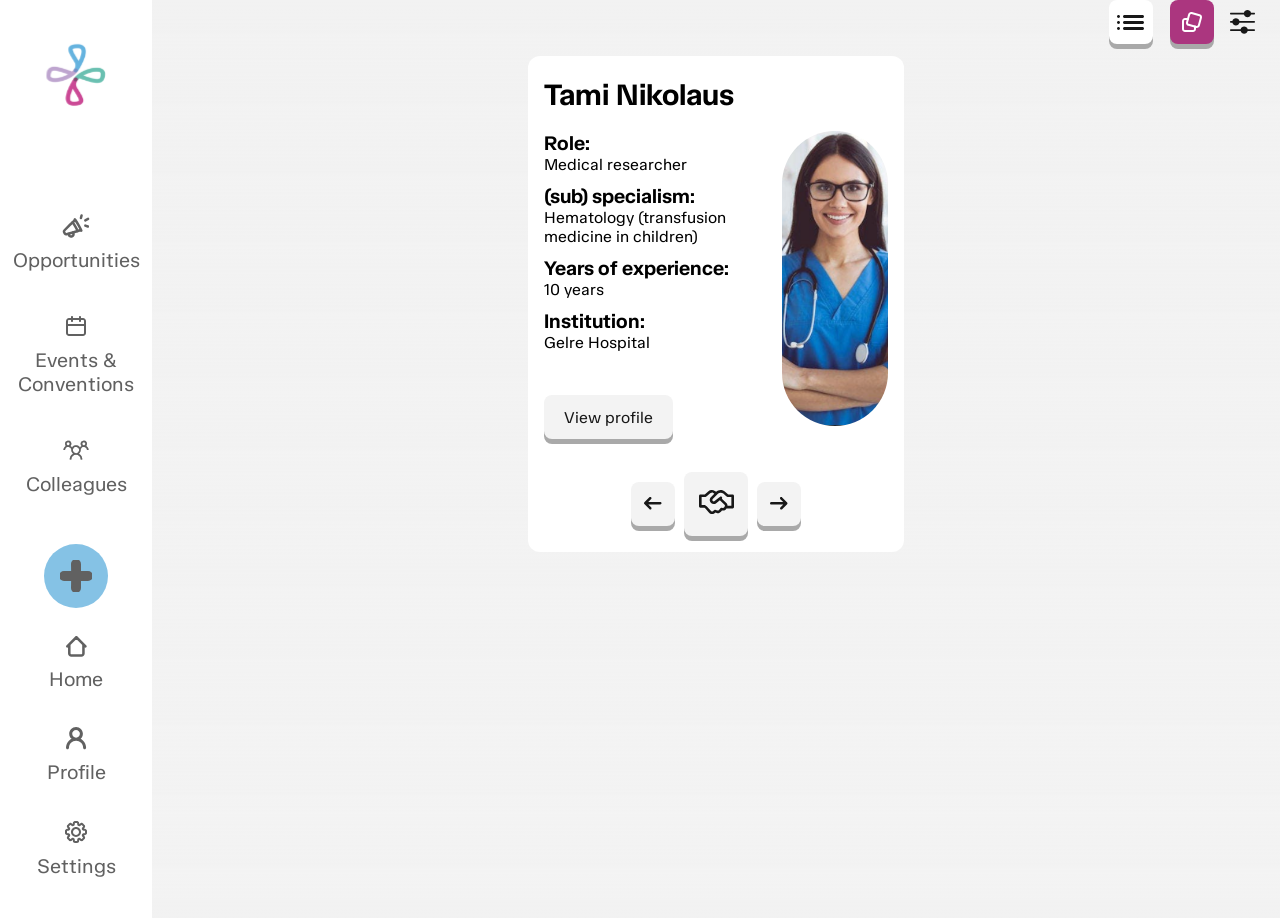
==== commit 9ea186d0: "Added responside side bar with labels #5 #15" ====
--- a/index.html
+++ b/index.html
@@ -250,6 +250,7 @@
                         d="M18.7128 8.34506C18.7128 8.17902 18.6801 8.01461 18.6166 7.86121C18.553 7.70781 18.4599 7.56843 18.3425 7.45102C18.2251 7.33361 18.0857 7.24048 17.9323 7.17694C17.7789 7.1134 17.6145 7.0807 17.4484 7.0807C17.2824 7.0807 17.118 7.1134 16.9646 7.17694C16.8112 7.24048 16.6718 7.33361 16.5544 7.45102C16.437 7.56843 16.3439 7.70781 16.2803 7.86121C16.2168 8.01461 16.1841 8.17902 16.1841 8.34506H18.7128ZM4.55189 8.34506C4.55189 8.00973 4.41868 7.68814 4.18157 7.45102C3.94445 7.21391 3.62285 7.0807 3.28752 7.0807C2.95219 7.0807 2.63059 7.21391 2.39348 7.45102C2.15636 7.68814 2.02315 8.00973 2.02315 8.34506H4.55189ZM18.5773 11.2622C18.8144 11.4994 19.1361 11.6326 19.4714 11.6326C19.8068 11.6326 20.1284 11.4994 20.3656 11.2622C20.6027 11.0251 20.736 10.7034 20.736 10.3681C20.736 10.0327 20.6027 9.71104 20.3656 9.47389L18.5773 11.2622ZM10.368 1.2646L11.2621 0.370443C11.1447 0.253 11.0053 0.159837 10.8519 0.0962761C10.6985 0.0327148 10.534 0 10.368 0C10.2019 0 10.0375 0.0327148 9.88405 0.0962761C9.73063 0.159837 9.59123 0.253 9.47382 0.370443L10.368 1.2646ZM0.370373 9.47389C0.133227 9.71104 0 10.0327 0 10.3681C0 10.7034 0.133227 11.0251 0.370373 11.2622C0.60752 11.4994 0.929159 11.6326 1.26453 11.6326C1.59991 11.6326 1.92155 11.4994 2.1587 11.2622L0.370373 9.47389ZM5.31051 20.7359H15.4255V18.2071H5.31051V20.7359ZM18.7128 17.4485V8.34506H16.1841V17.4485H18.7128ZM4.55189 17.4485V8.34506H2.02315V17.4485H4.55189ZM20.3656 9.47389L11.2621 0.370443L9.47382 2.15876L18.5773 11.2622L20.3656 9.47389ZM9.47382 0.370443L0.370373 9.47389L2.1587 11.2622L11.2621 2.15876L9.47382 0.370443ZM15.4255 20.7359C16.2973 20.7359 17.1335 20.3895 17.75 19.773C18.3665 19.1565 18.7128 18.3204 18.7128 17.4485H16.1841C16.1841 17.6497 16.1041 17.8427 15.9619 17.9849C15.8196 18.1272 15.6267 18.2071 15.4255 18.2071V20.7359ZM5.31051 18.2071C5.10931 18.2071 4.91635 18.1272 4.77409 17.9849C4.63182 17.8427 4.55189 17.6497 4.55189 17.4485H2.02315C2.02315 18.3204 2.3695 19.1565 2.986 19.773C3.6025 20.3895 4.43865 20.7359 5.31051 20.7359V18.2071Z"
                         fill="#616161" />
                 </svg>
+                <span>Home</span>
             </a>
             <a href="/user/profile.html">
                 <svg width="21" height="23" viewBox="0 0 21 23" fill="none" xmlns="http://www.w3.org/2000/svg">
@@ -260,6 +261,7 @@
                         d="M10.0527 1L10.0528 0H10.0527L10.0527 1ZM15.8984 6.8457L16.8984 6.84578V6.8457H15.8984ZM12.6621 12.0752L12.2149 11.1808C11.8484 11.364 11.6307 11.7524 11.6658 12.1607C11.7008 12.569 11.9814 12.9146 12.3739 13.0328L12.6621 12.0752ZM16.4541 14.3418L17.1612 13.6347L17.1612 13.6347L16.4541 14.3418ZM19.1055 20.7432H20.1055V20.7431L19.1055 20.7432ZM18.6055 21.2432L18.6055 22.2432H18.6055V21.2432ZM18.1055 20.7432H19.1055V20.7431L18.1055 20.7432ZM15.7471 15.0488L16.4542 14.3417L16.4542 14.3417L15.7471 15.0488ZM10.0713 12.6904L10.0736 11.6904L10.0682 11.6904L10.0713 12.6904ZM10.0527 12.6914L10.0527 13.6914H10.0528L10.0527 12.6914ZM10.0332 12.6904L10.0365 11.6904L10.0308 11.6904L10.0332 12.6904ZM4.3584 15.0488L3.65131 14.3417L3.65129 14.3417L4.3584 15.0488ZM2 20.7432L1 20.7431V20.7432H2ZM1.5 21.2432L1.5 22.2432H1.5V21.2432ZM1 20.7432L0 20.7431V20.7432H1ZM3.65137 14.3418L2.94428 13.6347L2.94426 13.6347L3.65137 14.3418ZM7.44238 12.0752L7.73073 13.0327C8.12308 12.9146 8.40366 12.569 8.43872 12.1608C8.47377 11.7525 8.25622 11.3642 7.88975 11.1808L7.44238 12.0752ZM4.20703 6.8457H3.20703V6.84578L4.20703 6.8457ZM10.0527 2L10.0528 1L10.0527 1L10.0527 2ZM5.20703 6.8457H4.20703V6.84579L5.20703 6.8457ZM10.0342 11.6904L10.0304 12.6904H10.0342V11.6904ZM10.0703 11.6904V12.6904L10.0739 12.6904L10.0703 11.6904ZM14.8984 6.8457L15.8984 6.84579V6.8457H14.8984ZM10.0527 1L10.0527 2C12.7287 2.00011 14.8984 4.16975 14.8984 6.8457H15.8984H16.8984C16.8984 3.0651 13.8332 0.000153899 10.0528 0L10.0527 1ZM15.8984 6.8457L14.8984 6.84563C14.8983 8.74173 13.808 10.3843 12.2149 11.1808L12.6621 12.0752L13.1093 12.9696C15.3523 11.8482 16.8982 9.52975 16.8984 6.84578L15.8984 6.8457ZM12.6621 12.0752L12.3739 13.0328C13.6364 13.4128 14.7981 14.1001 15.747 15.0489L16.4541 14.3418L17.1612 13.6347C15.9762 12.4498 14.5258 11.5919 12.9504 11.1176L12.6621 12.0752ZM16.4541 14.3418L15.747 15.0489C17.257 16.559 18.1054 18.6075 18.1055 20.7432L19.1055 20.7432L20.1055 20.7431C20.1054 18.0772 19.0464 15.5199 17.1612 13.6347L16.4541 14.3418ZM19.1055 20.7432H18.1055C18.1055 20.467 18.3293 20.2432 18.6055 20.2432V21.2432V22.2432C19.4339 22.2432 20.1055 21.5716 20.1055 20.7432H19.1055ZM18.6055 21.2432L18.6055 20.2432C18.8816 20.2432 19.1055 20.467 19.1055 20.7432H18.1055H17.1055C17.1055 21.5716 17.777 22.2432 18.6055 22.2432L18.6055 21.2432ZM18.1055 20.7432L19.1055 20.7431C19.1054 18.3424 18.1519 16.0394 16.4542 14.3417L15.7471 15.0488L15.04 15.7559C16.3625 17.0784 17.1054 18.8727 17.1055 20.7432L18.1055 20.7432ZM15.7471 15.0488L16.4542 14.3417C14.7613 12.649 12.4669 11.6959 10.0736 11.6904L10.0713 12.6904L10.069 13.6904C11.9336 13.6947 13.7212 14.4373 15.04 15.756L15.7471 15.0488ZM10.0713 12.6904L10.0682 11.6904C10.0417 11.6905 10.0202 11.6916 10.0071 11.6924C10.0003 11.6928 9.99477 11.6932 9.99117 11.6934C9.98785 11.6937 9.98482 11.6939 9.98459 11.6939C9.98358 11.694 9.98518 11.6939 9.98726 11.6937C9.98957 11.6936 9.99383 11.6933 9.9993 11.6929C10.0098 11.6923 10.0288 11.6914 10.0527 11.6914L10.0527 12.6914L10.0528 13.6914C10.0798 13.6914 10.1018 13.6904 10.1154 13.6896C10.1224 13.6892 10.1282 13.6888 10.1321 13.6885C10.1357 13.6882 10.1389 13.688 10.1394 13.6879C10.1408 13.6878 10.1393 13.6879 10.1375 13.6881C10.1355 13.6882 10.1315 13.6885 10.1263 13.6888C10.1163 13.6894 10.0978 13.6904 10.0744 13.6904L10.0713 12.6904ZM10.0527 12.6914L10.0528 11.6914C10.0751 11.6914 10.0928 11.6922 10.103 11.6928C10.1082 11.6931 10.1123 11.6933 10.1145 11.6935C10.1164 11.6936 10.1179 11.6937 10.1169 11.6937C10.1167 11.6936 10.1137 11.6934 10.1104 11.6932C10.1069 11.6929 10.1014 11.6926 10.0949 11.6922C10.082 11.6915 10.0615 11.6905 10.0365 11.6904L10.0332 12.6904L10.0299 13.6904C10.0081 13.6904 9.99091 13.6895 9.98131 13.689C9.97638 13.6887 9.97256 13.6884 9.97065 13.6883C9.96901 13.6882 9.96764 13.6881 9.969 13.6882C9.96961 13.6882 9.97275 13.6885 9.97635 13.6887C9.98018 13.689 9.98588 13.6894 9.99272 13.6897C10.0061 13.6905 10.0271 13.6914 10.0527 13.6914L10.0527 12.6914ZM10.0332 12.6904L10.0308 11.6904C7.6379 11.6962 5.34387 12.6492 3.65131 14.3417L4.3584 15.0488L5.06549 15.756C6.38405 14.4375 8.17131 13.6949 10.0356 13.6904L10.0332 12.6904ZM4.3584 15.0488L3.65129 14.3417C1.95357 16.0394 1.00009 18.3424 1 20.7431L2 20.7432L3 20.7432C3.00007 18.8727 3.74302 17.0784 5.06551 15.7559L4.3584 15.0488ZM2 20.7432H1C1 20.467 1.22386 20.2432 1.5 20.2432V21.2432V22.2432C2.32843 22.2432 3 21.5716 3 20.7432H2ZM1.5 21.2432L1.5 20.2432C1.77614 20.2432 2 20.467 2 20.7432H1H0C0 21.5716 0.671573 22.2432 1.5 22.2432L1.5 21.2432ZM1 20.7432L2 20.7432C2.00007 18.6075 2.84842 16.559 4.35847 15.0489L3.65137 14.3418L2.94426 13.6347C1.05903 15.5199 9.36389e-05 18.0772 0 20.7431L1 20.7432ZM3.65137 14.3418L4.35846 15.0489C5.30721 14.1002 6.4686 13.4128 7.73073 13.0327L7.44238 12.0752L7.15404 11.1177C5.57888 11.592 4.12891 12.4501 2.94428 13.6347L3.65137 14.3418ZM7.44238 12.0752L7.88975 11.1808C6.29726 10.3842 5.20717 8.74146 5.20703 6.84563L4.20703 6.8457L3.20703 6.84578C3.20723 9.52921 4.75264 11.8479 6.99501 12.9695L7.44238 12.0752ZM4.20703 6.8457H5.20703C5.20703 4.16975 7.37674 2.00011 10.0528 2L10.0527 1L10.0527 0C6.27224 0.00015682 3.20703 3.0651 3.20703 6.8457H4.20703ZM10.0527 2L10.0527 1C6.82453 1.00016 4.20703 3.61738 4.20703 6.8457H5.20703H6.20703C6.20703 4.72205 7.92902 3.00011 10.0528 3L10.0527 2ZM5.20703 6.8457L4.20703 6.84579C4.20731 10.0666 6.81275 12.6782 10.0304 12.6904L10.0342 11.6904L10.038 10.6904C7.92105 10.6824 6.20722 8.96404 6.20703 6.84562L5.20703 6.8457ZM10.0342 11.6904V12.6904H10.0703V11.6904V10.6904H10.0342V11.6904ZM10.0703 11.6904L10.0739 12.6904C13.2922 12.679 15.8982 10.067 15.8984 6.84579L14.8984 6.8457L13.8984 6.84562C13.8983 8.96444 12.1841 10.6829 10.0668 10.6904L10.0703 11.6904ZM14.8984 6.8457H15.8984C15.8984 3.61738 13.2809 1.00016 10.0528 1L10.0527 2L10.0527 3C12.1764 3.0001 13.8984 4.72204 13.8984 6.8457H14.8984Z"
                         fill="#616161" />
                 </svg>
+                <span>Profile</span>
             </a>
             <a href="/user/create-opportunity.html">
                 <svg width="16" height="16" viewBox="0 0 16 16" fill="none" xmlns="http://www.w3.org/2000/svg">
@@ -267,6 +269,7 @@
                         d="M14 6H10V2C10 1.46957 9.78929 0.960859 9.41421 0.585786C9.03914 0.210714 8.53043 0 8 0C7.46957 0 6.96086 0.210714 6.58579 0.585786C6.21071 0.960859 6 1.46957 6 2L6.071 6H2C1.46957 6 0.960859 6.21071 0.585786 6.58579C0.210714 6.96086 0 7.46957 0 8C0 8.53043 0.210714 9.03914 0.585786 9.41421C0.960859 9.78929 1.46957 10 2 10L6.071 9.929L6 14C6 14.5304 6.21071 15.0391 6.58579 15.4142C6.96086 15.7893 7.46957 16 8 16C8.53043 16 9.03914 15.7893 9.41421 15.4142C9.78929 15.0391 10 14.5304 10 14V9.929L14 10C14.5304 10 15.0391 9.78929 15.4142 9.41421C15.7893 9.03914 16 8.53043 16 8C16 7.46957 15.7893 6.96086 15.4142 6.58579C15.0391 6.21071 14.5304 6 14 6Z"
                         fill="#616161" />
                 </svg>
+                <span>Create Opportunity</span>
             </a>
             <a href="/user/settings.html">
                 <svg width="24" height="24" viewBox="0 0 24 24" fill="none" xmlns="http://www.w3.org/2000/svg">
@@ -274,6 +277,7 @@
                         d="M20.638 14.136L20.539 13.141L20.506 13.144L20.474 13.15L20.638 14.136ZM20.638 14.136L20.738 15.131L20.771 15.128L20.803 15.123L20.638 14.136ZM16.598 19.618L17.231 18.844L17.223 18.838L16.598 19.618ZM16.598 19.618L15.965 20.392L15.973 20.399L16.598 19.618ZM7.40202 19.618L6.76902 18.845L6.75302 18.858L6.73802 18.871L7.40202 19.618ZM7.40202 19.618L8.03502 20.393L8.05102 20.38L8.06602 20.366L7.40202 19.618ZM3.36102 9.86402V8.86402H3.31102L3.26202 8.86902L3.36102 9.86402ZM3.36102 9.86402V10.864H3.41102L3.46102 10.859L3.36102 9.86402ZM15.131 3.26102C15.1145 3.06867 15.0908 2.87691 15.062 2.68602C15.0312 2.47588 14.967 2.27199 14.872 2.08202L13.095 3.00002C13.072 2.95502 13.077 2.93902 13.09 3.01802C13.105 3.10702 13.118 3.23102 13.141 3.46102L15.131 3.26102ZM15.226 4.21102C15.289 4.29302 15.268 4.33002 15.233 4.13502C15.2 3.94902 15.174 3.68802 15.131 3.26102L13.14 3.46002C13.18 3.85402 13.214 4.20802 13.265 4.49002C13.314 4.76002 13.4 5.11502 13.635 5.42302L15.226 4.21102ZM15.226 4.21102L13.635 5.42302C13.849 5.70387 14.1336 5.92305 14.4597 6.05829C14.7859 6.19354 15.1421 6.24002 15.492 6.19302L15.226 4.21102ZM15.964 3.60602C15.7399 3.79543 15.5094 3.9772 15.273 4.15102C15.11 4.26402 15.123 4.22402 15.226 4.21102L15.492 6.19302C15.876 6.14102 16.188 5.95102 16.414 5.79302C16.649 5.63102 16.924 5.40502 17.23 5.15402L15.964 3.60602ZM16.98 2.95602C16.7787 3.02298 16.5894 3.12155 16.419 3.24802C16.279 3.34802 16.122 3.47702 15.964 3.60602L17.23 5.15402C17.409 5.00802 17.506 4.92902 17.58 4.87702C17.645 4.83002 17.636 4.84602 17.589 4.86102L16.98 2.95602ZM18.384 3.02602C17.9399 2.83357 17.4411 2.80869 16.98 2.95602L17.589 4.86102L18.384 3.02602ZM19.33 3.77402C19.1954 3.63558 19.0563 3.50151 18.913 3.37202C18.7558 3.22929 18.5769 3.11249 18.383 3.02602L17.589 4.86102C17.543 4.84102 17.536 4.82502 17.596 4.87802C17.664 4.93802 17.753 5.02502 17.916 5.18802L19.33 3.77402ZM20.224 4.66802L19.33 3.77402L17.916 5.18802L18.81 6.08202L20.224 4.66802ZM20.972 5.61402C20.8856 5.42011 20.7688 5.2412 20.626 5.08402C20.4965 4.94108 20.3624 4.80234 20.224 4.66802L18.81 6.08302C18.973 6.24602 19.06 6.33502 19.12 6.40302C19.173 6.46302 19.157 6.45602 19.137 6.41002L20.972 5.61402ZM21.042 7.01802C21.1893 6.55697 21.1645 6.05813 20.972 5.61402L19.137 6.41002L21.042 7.01802ZM20.392 8.03402C20.5162 7.88623 20.6356 7.73449 20.75 7.57902C20.856 7.43102 20.97 7.24702 21.042 7.01802L19.137 6.41002C19.152 6.36302 19.167 6.35302 19.121 6.41902C19.069 6.49202 18.991 6.58902 18.844 6.76802L20.392 8.03402ZM19.787 8.77302C19.774 8.87602 19.734 8.88802 19.847 8.72502C19.954 8.57002 20.12 8.36602 20.392 8.03402L18.844 6.76802C18.594 7.07402 18.367 7.34902 18.204 7.58402C18.047 7.81002 17.857 8.12202 17.805 8.50602L19.787 8.77302ZM19.787 8.77302L17.805 8.50602C17.758 8.85597 17.8045 9.21213 17.9397 9.5383C18.075 9.86446 18.2942 10.149 18.575 10.363L19.787 8.77302ZM20.737 8.86802C20.4446 8.84356 20.1531 8.80921 19.863 8.76502C19.668 8.73002 19.705 8.71002 19.787 8.77302L18.575 10.363C18.883 10.598 19.237 10.684 19.509 10.733C19.79 10.783 20.144 10.818 20.538 10.858L20.737 8.86802ZM21.916 9.12602C21.7261 9.03102 21.5222 8.96688 21.312 8.93602C21.1211 8.90719 20.9294 8.88451 20.737 8.86802L20.538 10.858C20.6861 10.871 20.8338 10.8877 20.981 10.908C21.061 10.922 21.044 10.927 20.999 10.904L21.916 9.12602ZM22.859 10.169C22.6813 9.71868 22.3462 9.34809 21.916 9.12602L21 10.906L22.859 10.169ZM22.999 11.367C22.999 11.163 22.999 10.96 22.988 10.788C22.9779 10.5758 22.934 10.3665 22.858 10.168L21 10.906C20.982 10.859 20.988 10.843 20.994 10.923C21 11.013 21 11.138 21 11.369L22.999 11.367ZM22.999 12.631V11.367H20.999V12.631H22.999ZM22.859 13.829C22.947 13.606 22.976 13.392 22.988 13.209C22.999 13.038 22.999 12.835 22.999 12.631H20.999C20.999 12.862 20.999 12.987 20.993 13.077C20.987 13.157 20.981 13.141 20.999 13.094L22.859 13.829ZM21.916 14.872C22.3462 14.65 22.6813 14.2794 22.859 13.829L21 13.095L21.916 14.872ZM20.737 15.13C20.941 15.11 21.142 15.09 21.312 15.062C21.492 15.032 21.702 14.982 21.916 14.872L21 13.095C21.044 13.072 21.061 13.077 20.982 13.09C20.8349 13.1111 20.6871 13.1281 20.539 13.141L20.737 15.13ZM19.788 15.225C19.705 15.288 19.668 15.268 19.863 15.233C20.049 15.2 20.31 15.173 20.737 15.13L20.538 13.14C20.145 13.18 19.79 13.214 19.509 13.265C19.238 13.314 18.883 13.4 18.575 13.635L19.788 15.225ZM19.788 15.225L18.575 13.635C18.2942 13.849 18.075 14.1336 17.9397 14.4597C17.8045 14.7859 17.758 15.1421 17.805 15.492L19.788 15.225ZM20.392 15.963C20.2026 15.7392 20.0209 15.5091 19.847 15.273C19.734 15.11 19.775 15.122 19.788 15.225L17.805 15.492C17.857 15.876 18.047 16.188 18.205 16.414C18.368 16.649 18.594 16.924 18.844 17.23L20.392 15.963ZM21.042 16.979C20.975 16.7781 20.8764 16.589 20.75 16.419C20.65 16.278 20.521 16.122 20.392 15.963L18.844 17.23C18.99 17.409 19.069 17.505 19.121 17.579C19.168 17.644 19.153 17.636 19.137 17.589L21.042 16.979ZM20.972 18.384C21.1647 17.9396 21.1896 17.4404 21.042 16.979L19.137 17.589L20.972 18.384ZM20.224 19.33C20.369 19.185 20.512 19.043 20.626 18.913C20.746 18.775 20.876 18.604 20.972 18.383L19.137 17.588C19.157 17.542 19.173 17.536 19.12 17.596C19.06 17.664 18.973 17.752 18.81 17.916L20.224 19.33ZM19.33 20.223L20.224 19.33L18.81 17.916L17.916 18.809L19.33 20.223ZM18.384 20.972C18.578 20.8852 18.7569 20.7681 18.914 20.625C19.043 20.512 19.186 20.368 19.33 20.223L17.916 18.809C17.8123 18.9153 17.7055 19.0187 17.596 19.119C17.536 19.173 17.543 19.157 17.589 19.137L18.384 20.972ZM16.98 21.042C17.4411 21.1893 17.9399 21.1645 18.384 20.972L17.589 19.137L16.98 21.042ZM15.964 20.392C16.122 20.521 16.278 20.65 16.419 20.75C16.567 20.855 16.751 20.969 16.98 21.042L17.589 19.137C17.636 19.152 17.645 19.167 17.579 19.121C17.4601 19.0319 17.3438 18.9396 17.23 18.844L15.964 20.392ZM15.226 19.788C15.123 19.773 15.11 19.733 15.273 19.846C15.428 19.954 15.631 20.119 15.963 20.391L17.23 18.844C16.924 18.593 16.649 18.367 16.414 18.204C16.188 18.046 15.876 17.857 15.492 17.805L15.226 19.788ZM15.226 19.788L15.492 17.805C15.1421 17.758 14.7859 17.8045 14.4597 17.9397C14.1336 18.075 13.849 18.2942 13.635 18.575L15.226 19.788ZM15.13 20.737C15.173 20.31 15.2 20.048 15.233 19.863C15.268 19.668 15.288 19.704 15.225 19.787L13.635 18.574C13.4 18.882 13.314 19.237 13.265 19.508C13.215 19.79 13.181 20.144 13.141 20.538L15.13 20.737ZM14.871 21.916C14.981 21.702 15.031 21.492 15.061 21.312C15.091 21.142 15.109 20.941 15.13 20.737L13.141 20.538C13.1278 20.6865 13.1105 20.8335 13.089 20.981C13.076 21.061 13.071 21.044 13.094 20.999L14.871 21.916ZM13.83 22.859C14.2796 22.6809 14.6494 22.3459 14.871 21.916L13.095 21L13.83 22.859ZM12.63 22.999C12.835 22.999 13.038 22.999 13.21 22.988C13.392 22.976 13.606 22.949 13.83 22.859L13.095 21C13.142 20.982 13.158 20.988 13.078 20.994C12.9294 21.0002 12.7807 21.0022 12.632 21L12.63 22.999ZM11.367 22.999H12.63L12.631 20.999H11.367V22.999ZM10.169 22.859C10.392 22.947 10.606 22.976 10.789 22.988C10.96 22.999 11.163 22.999 11.367 22.999V20.999C11.136 20.999 11.011 20.999 10.921 20.993C10.841 20.987 10.857 20.981 10.904 20.999L10.169 22.859ZM9.12602 21.916C9.34809 22.3462 9.71868 22.6813 10.169 22.859L10.904 20.999L9.12602 21.916ZM8.86802 20.737C8.88802 20.941 8.90802 21.142 8.93602 21.312C8.96602 21.492 9.01602 21.702 9.12602 21.916L10.906 21C10.929 21.044 10.924 21.061 10.911 20.982C10.8899 20.8349 10.8729 20.6871 10.86 20.539L8.86802 20.737ZM8.77302 19.787C8.71002 19.705 8.73002 19.667 8.76502 19.863C8.79802 20.048 8.82502 20.31 8.86802 20.737L10.858 20.538C10.818 20.144 10.784 19.79 10.733 19.508C10.684 19.238 10.598 18.883 10.363 18.575L8.77302 19.787ZM8.77302 19.787L10.363 18.575C10.149 18.2942 9.86446 18.075 9.5383 17.9397C9.21213 17.8045 8.85597 17.758 8.50602 17.805L8.77302 19.787ZM8.03402 20.392C8.36702 20.12 8.57002 19.954 8.72502 19.847C8.88802 19.734 8.87602 19.774 8.77302 19.787L8.50602 17.805C8.12202 17.857 7.81002 18.047 7.58402 18.205C7.34902 18.367 7.07402 18.593 6.76802 18.844L8.03402 20.392ZM7.01802 21.042C7.21932 20.9751 7.40869 20.8765 7.57902 20.75C7.71902 20.65 7.87602 20.521 8.03402 20.392L6.76902 18.845C6.65495 18.9406 6.53924 19.033 6.42002 19.122C6.35502 19.169 6.36402 19.154 6.41102 19.138L7.01802 21.042ZM5.61402 20.972C6.05813 21.1645 6.55697 21.1893 7.01802 21.042L6.40902 19.137L5.61402 20.972ZM4.66702 20.224C4.81202 20.369 4.95502 20.512 5.08502 20.626C5.22202 20.746 5.39302 20.877 5.61502 20.973L6.40902 19.137C6.45502 19.157 6.46202 19.173 6.40202 19.12C6.2925 19.0197 6.18579 18.9163 6.08202 18.81L4.66702 20.224ZM3.77402 19.33L4.66802 20.224L6.08202 18.81L5.18802 17.916L3.77402 19.33ZM3.02602 18.384C3.12102 18.604 3.25202 18.776 3.37202 18.914C3.48602 19.043 3.62902 19.186 3.77402 19.33L5.18802 17.916C5.08174 17.8123 4.97836 17.7055 4.87802 17.596C4.82502 17.536 4.84102 17.543 4.86102 17.589L3.02602 18.384ZM2.95602 16.98C2.80869 17.4411 2.83357 17.9399 3.02602 18.384L4.86102 17.589L2.95602 16.98ZM3.60602 15.964C3.48184 16.1118 3.36244 16.2636 3.24802 16.419C3.12155 16.5894 3.02298 16.7787 2.95602 16.98L4.86102 17.589C4.84502 17.636 4.83102 17.645 4.87702 17.579C4.92902 17.506 5.00702 17.409 5.15402 17.23L3.60602 15.964ZM4.21002 15.225C4.22402 15.122 4.26402 15.11 4.15102 15.273C4.04402 15.428 3.87802 15.632 3.60602 15.964L5.15402 17.23C5.40402 16.924 5.63102 16.649 5.79402 16.414C5.95102 16.188 6.14102 15.876 6.19302 15.492L4.21002 15.225ZM4.21002 15.225L6.19302 15.492C6.24002 15.1421 6.19354 14.7859 6.05829 14.4597C5.92305 14.1336 5.70387 13.849 5.42302 13.635L4.21002 15.225ZM3.26002 15.13C3.68802 15.173 3.95002 15.2 4.13502 15.233C4.33002 15.268 4.29302 15.288 4.21002 15.225L5.42302 13.635C5.11502 13.4 4.76102 13.314 4.48902 13.265C4.20802 13.215 3.85402 13.18 3.45902 13.14L3.26002 15.13ZM2.08202 14.872C2.29602 14.982 2.50602 15.032 2.68602 15.062C2.85602 15.09 3.05702 15.111 3.26102 15.131L3.45902 13.14C3.31092 13.1275 3.16419 13.1108 3.01702 13.09C2.93702 13.076 2.95402 13.071 2.99902 13.094L2.08202 14.872ZM1.14002 13.83C1.31775 14.2804 1.65281 14.651 2.08302 14.873L3.00002 13.095L1.14002 13.83ZM1.00002 12.632C1.00002 12.836 1.00002 13.039 1.01102 13.211C1.02302 13.393 1.05102 13.607 1.14102 13.831L3.00002 13.094C3.01802 13.141 3.01202 13.157 3.00702 13.077C3.00056 12.9288 2.99823 12.7804 3.00002 12.632H1.00002ZM1.00002 11.368V12.632H3.00002V11.368H1.00002ZM1.14002 10.169C1.06437 10.3675 1.02082 10.5768 1.01102 10.789C0.99902 10.961 1.00002 11.164 1.00002 11.369H3.00002C3.00002 11.137 3.00002 11.012 3.00702 10.922C3.01202 10.842 3.01802 10.858 3.00002 10.905L1.14002 10.169ZM2.08302 9.12802C1.65317 9.3496 1.31816 9.71942 1.14002 10.169L3.00002 10.905L2.08302 9.12802ZM3.26202 8.86802C3.05802 8.88902 2.85702 8.90802 2.68702 8.93802C2.50702 8.96802 2.29702 9.01802 2.08302 9.12802L3.00002 10.905C2.95502 10.928 2.93902 10.923 3.01802 10.91C3.16518 10.8889 3.31291 10.8719 3.46102 10.859L3.26202 8.86802ZM4.21202 8.77402C4.29502 8.71102 4.33202 8.73102 4.13602 8.76602C3.95102 8.79902 3.68902 8.82602 3.26202 8.86902L3.46102 10.859C3.85402 10.819 4.20902 10.785 4.49102 10.734C4.76202 10.685 5.11702 10.599 5.42502 10.364L4.21202 8.77402ZM4.21202 8.77402L5.42502 10.364C5.70569 10.1499 5.92467 9.8653 6.05974 9.53914C6.1948 9.21298 6.24113 8.85688 6.19402 8.50702L4.21202 8.77402ZM3.60702 8.03502C3.87902 8.36702 4.04502 8.57102 4.15302 8.72602C4.26602 8.88902 4.22602 8.87702 4.21202 8.77402L6.19402 8.50702C6.14202 8.12302 5.95302 7.81202 5.79502 7.58502C5.63202 7.35002 5.40502 7.07502 5.15502 6.76902L3.60702 8.03502ZM2.95702 7.01802C3.03002 7.24802 3.14302 7.43102 3.24902 7.58002C3.34902 7.72002 3.47802 7.87702 3.60702 8.03502L5.15502 6.76902C5.05945 6.65495 4.96708 6.53924 4.87802 6.42002C4.83102 6.35502 4.84702 6.36302 4.86202 6.41002L2.95702 7.01802ZM3.02702 5.61502C2.83481 6.05884 2.80995 6.55727 2.95702 7.01802L4.86202 6.41002L3.02702 5.61502ZM3.77502 4.66802C3.63002 4.81302 3.48702 4.95502 3.37302 5.08502C3.23029 5.2422 3.11349 5.42111 3.02702 5.61502L4.86202 6.41002C4.84202 6.45602 4.82602 6.46302 4.87902 6.40202C4.93902 6.33402 5.02602 6.24602 5.18902 6.08202L3.77502 4.66802ZM4.66902 3.77502L3.77502 4.66802L5.18902 6.08202L6.08402 5.18902L4.66902 3.77502ZM5.61502 3.02602C5.42104 3.1128 5.24213 3.22993 5.08502 3.37302C4.94208 3.50253 4.80334 3.6366 4.66902 3.77502L6.08402 5.18902C6.24702 5.02502 6.33502 4.93802 6.40302 4.87902C6.46302 4.82502 6.45602 4.84102 6.41002 4.86102L5.61502 3.02602ZM7.01902 2.95602C6.55797 2.80869 6.05913 2.83357 5.61502 3.02602L6.41002 4.86102L7.01902 2.95602ZM8.03402 3.60602C7.87602 3.47702 7.72102 3.34902 7.58002 3.24902C7.40976 3.1222 7.22039 3.02329 7.01902 2.95602L6.41002 4.86102C6.36302 4.84602 6.35402 4.83102 6.42002 4.87702C6.49302 4.93002 6.59002 5.00802 6.76902 5.15502L8.03402 3.60602ZM8.77402 4.21102C8.87702 4.22502 8.88902 4.26502 8.72602 4.15202C8.48994 3.97819 8.25981 3.79642 8.03602 3.60702L6.76902 5.15502C7.07502 5.40502 7.34902 5.63102 7.58402 5.79502C7.81002 5.95202 8.12202 6.14102 8.50602 6.19302L8.77402 4.21102ZM8.77402 4.21102L8.50702 6.19302C8.85697 6.24002 9.21313 6.19354 9.5393 6.05829C9.86546 5.92305 10.15 5.70387 10.364 5.42302L8.77402 4.21102ZM8.86902 3.26102C8.82602 3.68902 8.79902 3.95102 8.76602 4.13602C8.73102 4.33102 8.71102 4.29402 8.77402 4.21102L10.364 5.42302C10.599 5.11502 10.685 4.76102 10.734 4.49002C10.784 4.20902 10.82 3.85402 10.859 3.46002L8.86902 3.26102ZM9.12702 2.08302C9.03202 2.27299 8.96788 2.47688 8.93702 2.68702C8.90902 2.85702 8.88902 3.05802 8.86902 3.26202L10.859 3.46002C10.872 3.31196 10.8887 3.16525 10.909 3.01802C10.923 2.93802 10.928 2.95602 10.905 3.00002L9.12702 2.08302ZM10.17 1.14002C9.71968 1.31775 9.34909 1.65281 9.12702 2.08302L10.905 3.00002L10.17 1.14002ZM11.368 1.00002C11.164 1.00002 10.961 1.00002 10.789 1.01102C10.5768 1.02082 10.3675 1.06437 10.169 1.14002L10.906 3.00002C10.859 3.01802 10.843 3.01202 10.923 3.00702C11.013 3.00102 11.138 3.00002 11.369 3.00002L11.368 1.00002ZM12.632 1.00002H11.368V3.00002H12.632V1.00002ZM13.83 1.14002C13.6315 1.06437 13.4222 1.02082 13.21 1.01102C13.04 0.99902 12.837 1.00002 12.633 1.00002V3.00002C12.864 3.00002 12.989 3.00002 13.079 3.00702C13.159 3.01202 13.142 3.01802 13.095 3.00002L13.83 1.14002ZM14.873 2.08302C14.651 1.65281 14.2804 1.31775 13.83 1.14002L13.095 3.00002L14.873 2.08302ZM15 12C15 12.7957 14.6839 13.5587 14.1213 14.1213C13.5587 14.6839 12.7957 15 12 15V17C13.3261 17 14.5979 16.4732 15.5356 15.5356C16.4732 14.5979 17 13.3261 17 12H15ZM12 9.00002C12.7957 9.00002 13.5587 9.31609 14.1213 9.8787C14.6839 10.4413 15 11.2044 15 12H17C17 10.6739 16.4732 9.40217 15.5356 8.46449C14.5979 7.5268 13.3261 7.00002 12 7.00002V9.00002ZM9.00002 12C9.00002 11.2044 9.31609 10.4413 9.8787 9.8787C10.4413 9.31609 11.2044 9.00002 12 9.00002V7.00002C10.6739 7.00002 9.40217 7.5268 8.46449 8.46449C7.5268 9.40217 7.00002 10.6739 7.00002 12H9.00002ZM12 15C11.2044 15 10.4413 14.6839 9.8787 14.1213C9.31609 13.5587 9.00002 12.7957 9.00002 12H7.00002C7.00002 13.3261 7.5268 14.5979 8.46449 15.5356C9.40217 16.4732 10.6739 17 12 17V15Z"
                         fill="#616161" />
                 </svg>
+                <span>Settings</span>
             </a>
 
         </nav>
--- a/styles.css
+++ b/styles.css
@@ -161,7 +161,7 @@
     --COLOR-BOTTOM-BAR-BACKGROUND: light-dark(var(--white), var(--d100-eclipse));
     --COLOR-BOTTOM-BAR-OUTLINE: light-dark(var(--base-bleached-silk), var(--base-eclipse));
     --COLOR-BOTTOM-BAR-BUTTON-HIGHLIGHT: light-dark(var(--d700-night-rider), var(--white));
-    --COLOR-BOTTOM-BAR-BUTTON-ICON: light-dark(var(--d600-bleached-silk), var(--white));
+    --COLOR-BOTTOM-BAR-BUTTON-ICON: light-dark(var(--d600-bleached-silk), var(--d300-bleached-silk));
     --COLOR-BOTTOM-BAR-BUTTON-ICON-HIGHLIGHT: light-dark(var(--white), var(--d900-night-rider));
     --COLOR-BOTTOM-BAR-ANCHOR: light-dark(var(--d600-bleached-silk), var(--base-bleached-silk));
     --COLOR-BOTTOM-BAR-ANCHOR-HIGHLIGHT: light-dark(var(--base-eclipse), var(--white));
@@ -171,6 +171,7 @@
     --COLOR-CARD-FRONT-MESHTERMS-TEXT: light-dark(var(--white), var(--base-eclipse));
     --COLOR-CARD-FRONT-MESHTERMS-BACKGROUND: light-dark(var(--d700-bleached-silk), var(--base-bleached-silk));
     --COLOR-MENU-BUTTON-ACTIVE: light-dark(var(--d200-lustful-wishes), var(--l300-lustful-wishes));
+    --COLOR-NEW-POST-BACKGROUND: light-dark(var(--l200-xavier-blue), var(--d500-xavier-blue));
 }
 
 /* * STYLE RESET */
@@ -230,6 +231,12 @@
     background-color: var(--COLOR-BACKGROUND);
     background-image: linear-gradient(transparent, var(--COLOR-BACKGROUND-GRADIENT));
     height: 100vh;
+
+    @media (min-width: 900px) {
+        display: grid;
+        grid-template-columns: 152px 1fr;
+        grid-template-rows: 1fr 1fr;
+    }
 
     /* * HEADER STYLING */
     &>header {
@@ -243,6 +250,16 @@
         padding-inline: 24px;
         z-index: 3;
 
+        @media (min-width: 900px) {
+            grid-column: 1/2;
+            grid-row: 1/2;
+
+            position: static;
+            flex-direction: column;
+            background-color: var(--COLOR-BOTTOM-BAR-BACKGROUND);
+            height: 100%;
+        }
+
         >button,
         >a {
             width: 41.6px;
@@ -252,6 +269,24 @@
             display: flex;
             align-items: center;
             justify-content: center;
+
+            @media (min-width: 900px) {
+                width: 75%;
+                height: 120.5px;
+                scale: 1.5;
+                position: relative;
+            }
+
+            &::after {
+                @media (min-width: 900px) {
+                    position: absolute;
+                    top: 100%;
+                    content: "";
+                    background-color: var(--COLOR-BACKGROUND-GRADIENT);
+                    height: 2px;
+                    width: 100%;
+                }
+            }
         }
 
         >button {
@@ -260,6 +295,10 @@
 
             svg path {
                 fill: var(--COLOR-HAMBURGER-ICON);
+            }
+
+            @media (min-width: 900px) {
+                display: none;
             }
         }
 
@@ -277,35 +316,45 @@
             height: 330px;
             border-radius: 0px 0px 1rem 1rem;
             font-size: 20px;
+            background-color: var(--COLOR-BACKGROUND);
+            transition: 0.2s;
+
+            @media (min-width: 900px) {
+                top: 0;
+                position: static;
+                background-color: transparent;
+                justify-content: end;
+                align-items: center;
+                margin-top: 45px;
+            }
 
             button {
                 svg path {
                     stroke: var(--COLOR-NAV-TEXT);
                 }
-            }
-
-            background-color: transparent;
-            transition: 0.2s;
+
+                @media (min-width: 900px) {
+                    display: none;
+                }
+            }
 
             &.openNavMenu {
-                display: flex;
                 top: 0;
-                background-color: var(--COLOR-BACKGROUND);
-                transition: 0.2s;
-
-                a {
-                    color: var(--COLOR-NAV-TEXT);
-                }
             }
 
             a {
+                color: var(--COLOR-NAV-TEXT);
                 display: flex;
                 align-items: center;
                 border-radius: 8px;
                 padding-left: 0.5rem;
-                color: transparent;
-
-
+
+                @media (min-width: 900px) {
+                    flex-direction: column-reverse;
+                    justify-content: center;
+                    padding: unset;
+                    text-align: center;
+                }
 
                 &:nth-of-type(1) {
                     svg path {
@@ -358,10 +407,18 @@
             line-height: 100%;
             letter-spacing: 10%;
             text-align: center;
+
+            @media (min-width: 900px) {
+                display: none;
+            }
         }
     }
 
     main {
+        @media (min-width: 900px) {
+            grid-column: 2/3;
+            grid-row: 1/3;
+        }
 
         /* * BUTTON STYLING */
         >menu {
@@ -670,6 +727,16 @@
         width: 100%;
         z-index: 2;
 
+        @media (min-width: 900px) {
+            grid-column: 1/2;
+            grid-row: 2/3;
+
+            position: static;
+            height: 100%;
+            z-index: 3;
+            outline: unset;
+        }
+
         nav {
             display: flex;
             justify-content: center;
@@ -678,6 +745,33 @@
             gap: 20px;
 
 
+            @media (min-width: 900px) {
+                flex-direction: column;
+                justify-content: center;
+                height: 100%;
+                padding-block: 2rem;
+
+                a:nth-of-type(3) {
+                    order: -1;
+                    aspect-ratio: 1/1;
+                    scale: 2;
+                    display: flex;
+                    align-items: center;
+                    background-color: var(--COLOR-NEW-POST-BACKGROUND);
+                    border-radius: 9999px;
+                    margin-bottom: auto;
+
+                    span {
+                        display: none;
+                    }
+                }
+
+                a:nth-of-type(1) {
+                    margin-top: 1rem;
+                }
+            }
+
+
             button:nth-child(1) {
                 padding: 0;
                 height: 44px;
@@ -688,6 +782,13 @@
                 border-radius: 5px;
                 background-color: transparent;
 
+                @media (min-width: 900px) {
+                    display: flex;
+                    flex-direction: column;
+                    align-items: center;
+                    gap: 10px;
+                }
+
                 svg path {
                     stroke: transparent;
                     fill: var(--COLOR-BOTTOM-BAR-BUTTON-ICON)
@@ -704,6 +805,20 @@
                         stroke: transparent;
                         fill: var(--COLOR-BOTTOM-BAR-BUTTON-ICON-HIGHLIGHT)
                     }
+
+                    span {
+                        color: var(--COLOR-BOTTOM-BAR-BUTTON-ICON-HIGHLIGHT);
+                    }
+                }
+
+                span {
+                    display: none;
+                    color: var(--COLOR-BOTTOM-BAR-BUTTON-ICON);
+                    font-size: 20px;
+
+                    @media (min-width: 900px) {
+                        display: unset;
+                    }
                 }
             }
 
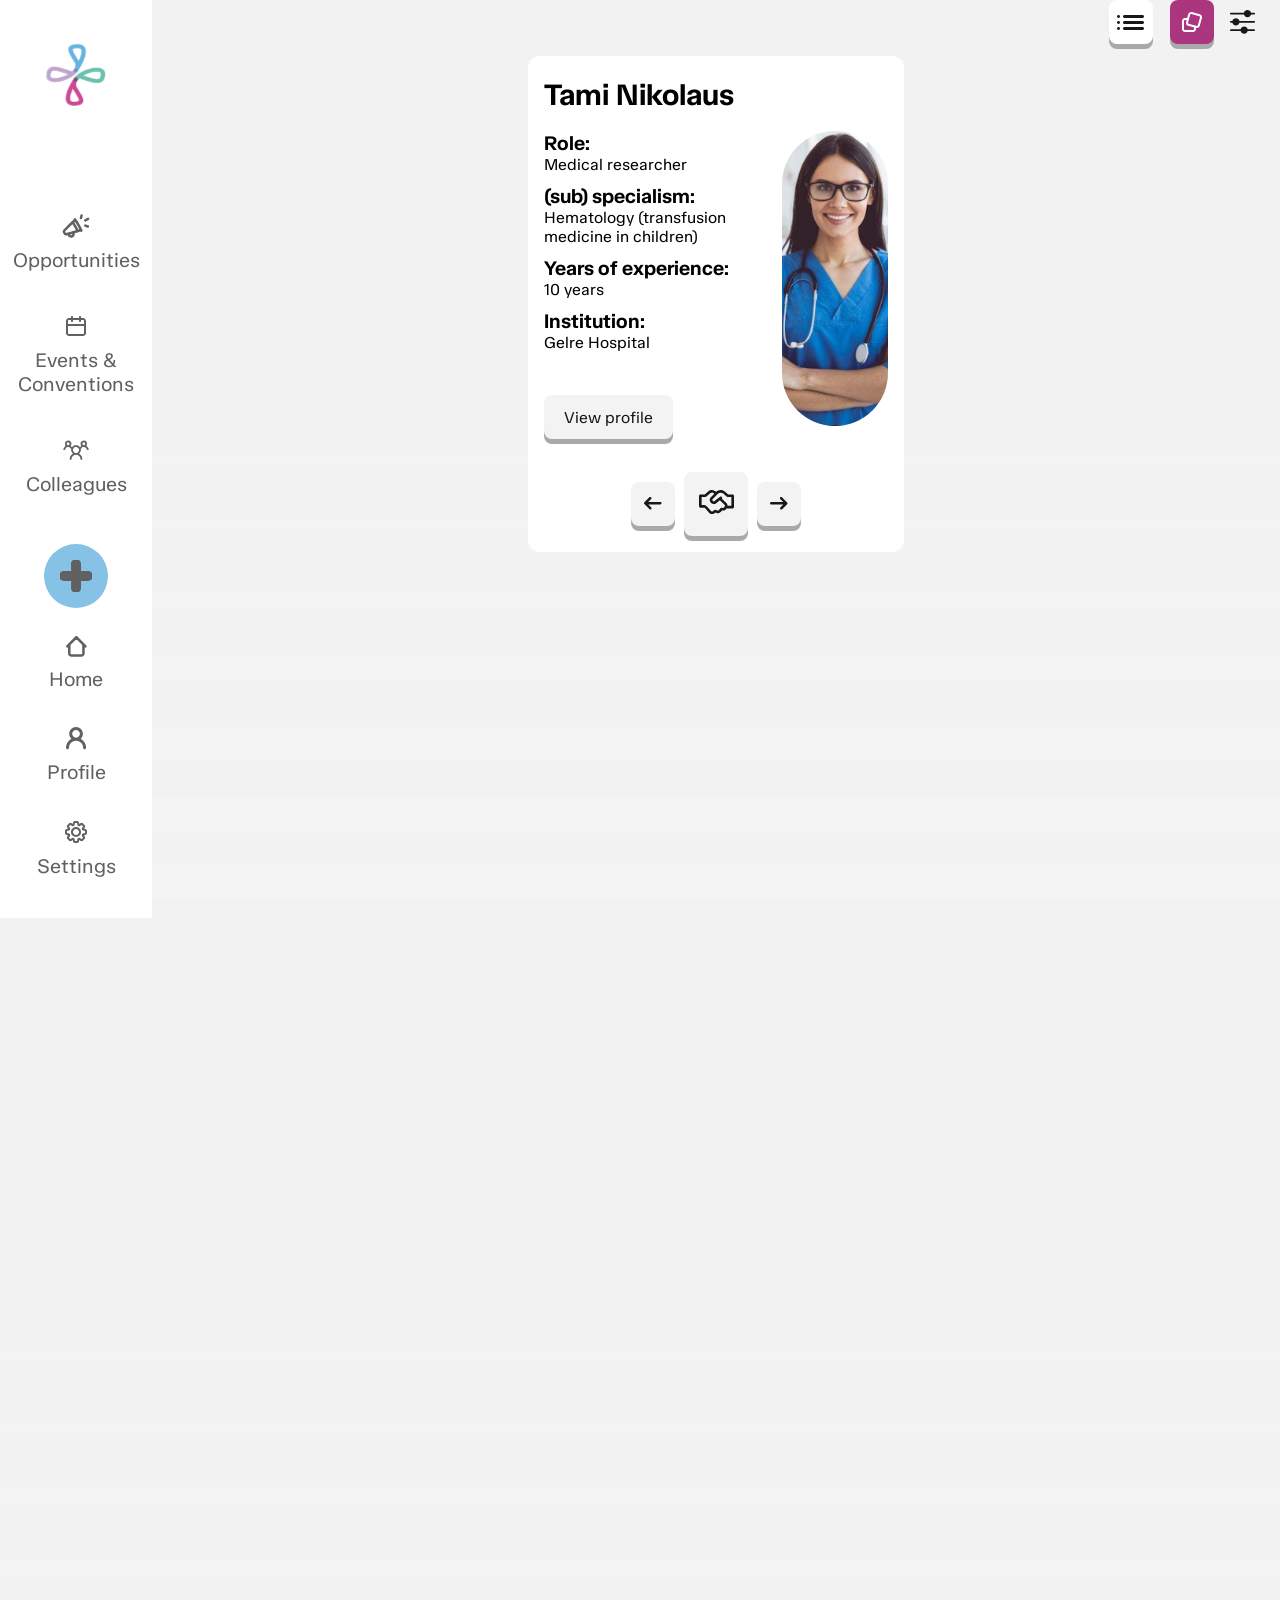
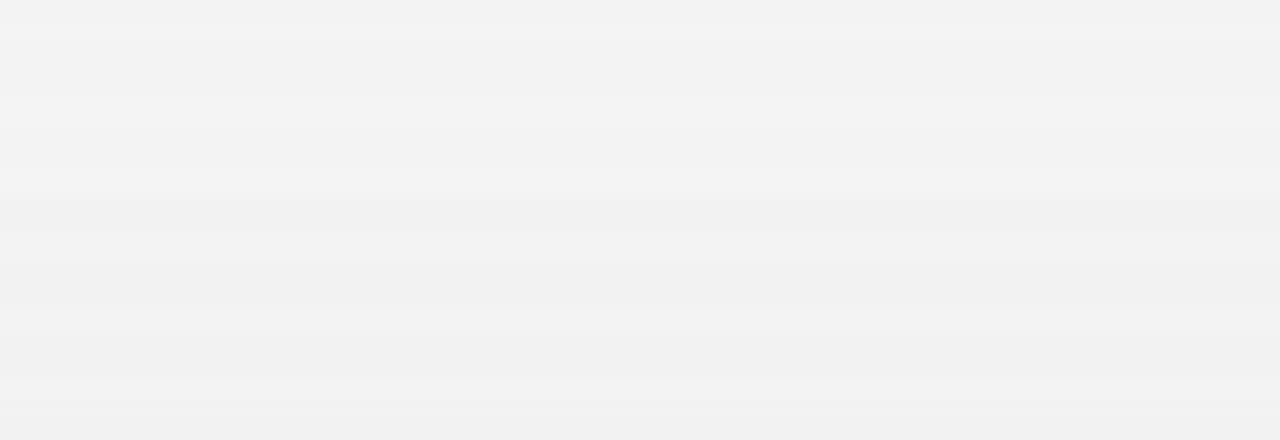
==== commit 295df8a7: "#14 card swipe function" ====
--- a/index.html
+++ b/index.html
@@ -128,7 +128,7 @@
         </menu>
         <section>
             <h2>Colleague cards</h2>
-            <article>
+            <article class="left">
                 <button>Card Turn</button>
                 <div class="card-front is-turned-away">
                     <svg width="50" height="48" viewBox="0 0 50 48" fill="none" xmlns="http://www.w3.org/2000/svg">
@@ -209,7 +209,7 @@
                 </div>
                 <menu>
                     <li>
-                        <button title="previous colleague card">
+                        <button title="previous colleague card" onclick="turnLeft()">
                             <svg width="18" height="13" viewBox="0 0 18 13" fill="none"
                                 xmlns="http://www.w3.org/2000/svg">
                                 <path
@@ -229,7 +229,231 @@
                         </button>
                     </li>
                     <li>
-                        <button title="next colleague card">
+                        <button title="next colleague card" onclick="turnRight()">
+                            <svg width="18" height="13" viewBox="0 0 18 13" fill="none"
+                                xmlns="http://www.w3.org/2000/svg">
+                                <path
+                                    d="M12.1338 0.381611C12.0184 0.262223 11.8805 0.166995 11.728 0.101484C11.5755 0.0359723 11.4115 0.00148947 11.2455 4.71963e-05C11.0795 -0.00139507 10.9149 0.0302318 10.7613 0.0930829C10.6077 0.155934 10.4681 0.24875 10.3508 0.366116C10.2334 0.483482 10.1406 0.623047 10.0777 0.776668C10.0149 0.930288 9.98325 1.09489 9.98469 1.26086C9.98613 1.42684 10.0206 1.59086 10.0861 1.74337C10.1516 1.89587 10.2469 2.0338 10.3663 2.14911L13.2325 5.01536L1.25 5.01536C0.918479 5.01536 0.600537 5.14706 0.366117 5.38148C0.131696 5.6159 0 5.93384 0 6.26536C0 6.59688 0.131696 6.91482 0.366117 7.14924C0.600537 7.38366 0.918479 7.51536 1.25 7.51536L13.2325 7.51536L10.3663 10.3816C10.1386 10.6174 10.0126 10.9331 10.0154 11.2609C10.0183 11.5886 10.1497 11.9021 10.3815 12.1339C10.6132 12.3656 10.9268 12.4971 11.2545 12.5C11.5822 12.5028 11.898 12.3768 12.1338 12.1491L17.1338 7.14911C17.3681 6.9147 17.4997 6.59682 17.4997 6.26536C17.4997 5.93391 17.3681 5.61602 17.1338 5.38161L12.1338 0.381611Z"
+                                    fill="#494949" />
+                            </svg>
+                        </button>
+                    </li>
+                </menu>
+            </article>
+            <article class="middle">
+                <button>Card Turn</button>
+                <div class="card-front is-turned-away">
+                    <svg width="50" height="48" viewBox="0 0 50 48" fill="none" xmlns="http://www.w3.org/2000/svg">
+                        <path
+                            d="M23.9742 13.3868C25.4995 12.5881 25.9928 11.7161 25.9928 11.1108C25.9928 10.5828 25.6275 9.85476 24.4782 9.12542L25.9075 6.87476C27.4235 7.83476 28.6595 9.27609 28.6595 11.1108C28.6595 13.2054 27.0635 14.7788 25.2115 15.7494C23.2955 16.7521 20.7395 17.3334 17.9928 17.3334C15.2462 17.3334 12.6902 16.7521 10.7742 15.7494C8.92084 14.7788 7.32617 13.2054 7.32617 11.1108C7.32617 9.27609 8.56217 7.83609 10.0782 6.87476L11.5075 9.12542C10.3582 9.85476 9.99284 10.5828 9.99284 11.1121C9.99284 11.7161 10.4862 12.5881 12.0115 13.3868C13.4742 14.1534 15.5862 14.6668 17.9928 14.6668C20.3995 14.6668 22.5128 14.1534 23.9742 13.3868Z"
+                            fill="#295048" />
+                        <path
+                            d="M23.3188 24.724C30.2855 23.08 35.3255 18.304 35.3255 12.6667C35.3255 5.67067 27.5654 0 17.9921 0C8.41878 0 0.658785 5.67067 0.658785 12.6667C0.658785 16.6347 3.15479 20.176 7.06279 22.4987C1.09745 26.048 -1.61988 32.5213 0.994784 37.048C3.63612 41.624 10.7241 42.4773 16.8254 38.9547C22.7361 35.5413 25.5535 29.272 23.3188 24.724ZM28.6748 19.4707C31.3121 17.544 32.6588 15.1067 32.6588 12.6667C32.6588 10.2267 31.3108 7.78933 28.6748 5.86267C26.0414 3.93867 22.2734 2.66667 17.9921 2.66667C13.7121 2.66667 9.94278 3.93867 7.30945 5.86267C4.67212 7.78933 3.32545 10.2267 3.32545 12.6667C3.32545 15.1067 4.67345 17.544 7.30945 19.4707C9.94278 21.3947 13.7108 22.6667 17.9921 22.6667C22.2721 22.6667 26.0414 21.3947 28.6748 19.4707ZM8.59212 24.6933C9.08901 24.408 9.58767 24.1578 10.0881 23.9427C11.5348 24.4853 13.1001 24.884 14.7481 25.112L14.5588 26.7733C15.4188 26.8707 15.8654 27.2 16.0574 27.5333C16.2761 27.912 16.3255 28.5867 15.8015 29.5507C15.2895 30.4893 14.3188 31.4987 12.9708 32.2773C11.6228 33.056 10.2641 33.392 9.19345 33.3653C8.09878 33.3387 7.53745 32.956 7.32012 32.5787C7.12812 32.2453 7.06412 31.6947 7.41078 30.8987L4.96412 29.836C4.40678 31.12 4.26012 32.6133 5.01078 33.912C5.86812 35.3987 7.51878 35.992 9.12812 36.032C10.7628 36.072 12.6014 35.5693 14.3041 34.5867C16.0068 33.604 17.3615 32.2627 18.1441 30.8267C18.9135 29.4133 19.2241 27.6867 18.3668 26.2C18.1819 25.8781 17.95 25.5855 17.6788 25.332L17.9921 25.3333C18.8454 25.3333 19.6823 25.2893 20.5028 25.2013C20.6023 25.3391 20.6943 25.4804 20.7788 25.6253C21.5868 27.0227 21.6695 28.8973 20.7828 30.972C19.8974 33.0453 18.0908 35.1453 15.4921 36.6453C12.8921 38.1467 10.1708 38.66 7.93212 38.392C5.69345 38.1213 4.11078 37.112 3.30412 35.7147C2.49612 34.316 2.41478 32.4413 3.30012 30.368C4.18545 28.2947 5.99345 26.1947 8.59212 24.6933Z"
+                            fill-rule="evenodd" clip-rule="evenodd" fill="#295048" />
+                        <path
+                            d="M41.454 37.8253C41.3273 38.292 40.8433 38.84 39.734 39.168C38.6513 39.488 37.1767 39.5146 35.598 39.0906C34.018 38.668 32.7553 37.9066 31.9767 37.0893C31.1793 36.2506 31.034 35.5346 31.1593 35.0666C31.2687 34.6546 31.6487 34.1906 32.5007 33.8533L31.5233 31.3733C30.174 31.904 28.982 32.888 28.5833 34.3773C28.126 36.0813 28.894 37.7173 30.0447 38.9266C31.214 40.156 32.9327 41.1373 34.9073 41.6666C36.882 42.196 38.862 42.2053 40.4887 41.7253C42.0887 41.2533 43.5727 40.22 44.0287 38.516C44.4287 37.0266 43.8873 35.5786 42.9847 34.444L40.898 36.104C41.4687 36.8213 41.566 37.4133 41.454 37.8253Z"
+                            fill="#295048" />
+                        <path
+                            d="M48.986 40.6094C47.558 45.9401 40.6381 48.7174 33.5301 46.8134C26.4221 44.9094 21.8181 39.0428 23.2461 33.7121C24.6741 28.3814 31.5941 25.6041 38.7021 27.5081C45.8101 29.4121 50.414 35.2788 48.986 40.6094ZM46.41 39.9188C45.962 41.5921 44.6047 43.0628 42.3941 43.9494C40.1821 44.8374 37.2701 45.0561 34.2207 44.2374C31.1687 43.4201 28.7554 41.7761 27.2847 39.9014C25.8127 38.0268 25.3727 36.0748 25.8221 34.4028C26.2701 32.7294 27.6261 31.2588 29.8381 30.3721C32.0501 29.4841 34.9621 29.2668 38.0114 30.0841C41.0607 30.9014 43.4754 32.5454 44.9474 34.4201C46.4194 36.2948 46.858 38.2468 46.41 39.9188ZM40.4394 25.0188C43.6327 25.8748 46.7421 24.6268 47.3834 22.2321C48.026 19.8374 45.9567 17.2014 42.7634 16.3468C39.5701 15.4908 36.4621 16.7388 35.8194 19.1334C35.1794 21.5281 37.246 24.1641 40.4394 25.0188ZM43.8754 22.3694C44.5461 22.1001 44.7527 21.7468 44.8087 21.5428C44.862 21.3374 44.8607 20.9268 44.4141 20.3588C43.9674 19.7894 43.1674 19.2148 42.0741 18.9228C40.9807 18.6294 39.9994 18.7254 39.3274 18.9961C38.6581 19.2641 38.45 19.6188 38.3954 19.8228C38.3407 20.0281 38.3421 20.4388 38.7887 21.0068C39.2367 21.5761 40.0367 22.1508 41.1301 22.4441C42.2234 22.7374 43.2034 22.6401 43.8754 22.3694Z"
+                            fill-rule="evenodd" clip-rule="evenodd" fill="#295048" />
+                    </svg>
+                    <svg width="33" height="32" viewBox="0 0 33 32" fill="none" xmlns="http://www.w3.org/2000/svg">
+                        <path
+                            d="M15.7319 8.78498C16.7329 8.26085 17.0566 7.6886 17.0566 7.29135C17.0566 6.94485 16.8169 6.4671 16.0626 5.98847L17.0006 4.51147C17.9955 5.14147 18.8066 6.08735 18.8066 7.29135C18.8066 8.66597 17.7593 9.69847 16.5439 10.3355C15.2865 10.9935 13.6091 11.375 11.8066 11.375C10.0041 11.375 8.32677 10.9935 7.06939 10.3355C5.85314 9.69847 4.80664 8.66597 4.80664 7.29135C4.80664 6.08735 5.61777 5.14235 6.61264 4.51147L7.55064 5.98847C6.79639 6.4671 6.55664 6.94485 6.55664 7.29222C6.55664 7.6886 6.88039 8.26085 7.88139 8.78498C8.84127 9.2881 10.2273 9.62497 11.8066 9.62497C13.386 9.62497 14.7729 9.2881 15.7319 8.78498Z"
+                            fill="#295048" />
+                        <path
+                            d="M15.303 16.2251C19.8748 15.1462 23.1823 12.012 23.1823 8.3125C23.1823 3.72137 18.0898 0 11.8073 0C5.52483 0 0.432327 3.72137 0.432327 8.3125C0.432327 10.9165 2.07033 13.2405 4.63495 14.7648C0.720203 17.094 -1.06305 21.3421 0.652827 24.3127C2.3862 27.3158 7.0377 27.8757 11.0417 25.564C14.9206 23.324 16.7695 19.2097 15.303 16.2251ZM18.8178 12.7776C20.5486 11.5133 21.4323 9.91375 21.4323 8.3125C21.4323 6.71125 20.5477 5.11175 18.8178 3.84738C17.0897 2.58475 14.617 1.75 11.8073 1.75C8.99858 1.75 6.52495 2.58475 4.79683 3.84738C3.06608 5.11175 2.18233 6.71125 2.18233 8.3125C2.18233 9.91375 3.06695 11.5133 4.79683 12.7776C6.52495 14.0403 8.9977 14.875 11.8073 14.875C14.6161 14.875 17.0897 14.0403 18.8178 12.7776ZM5.63858 16.205C5.96466 16.0177 6.29191 15.8535 6.62033 15.7124C7.5697 16.0685 8.59695 16.3301 9.67845 16.4797L9.5542 17.57C10.1186 17.6339 10.4117 17.85 10.5377 18.0688C10.6812 18.3172 10.7136 18.76 10.3697 19.3926C10.0337 20.0086 9.3967 20.671 8.51208 21.182C7.62745 21.693 6.73583 21.9135 6.0332 21.896C5.31483 21.8785 4.94645 21.6274 4.80383 21.3797C4.67783 21.161 4.63583 20.7996 4.86333 20.2773L3.2577 19.5799C2.89195 20.4225 2.7957 21.4025 3.28833 22.2547C3.85095 23.2304 4.9342 23.6197 5.99033 23.646C7.06308 23.6722 8.2697 23.3424 9.38708 22.6975C10.5045 22.0526 11.3935 21.1724 11.9071 20.23C12.412 19.3025 12.6158 18.1694 12.0532 17.1938C11.9319 16.9825 11.7797 16.7905 11.6017 16.6241L11.8073 16.625C12.3673 16.625 12.9165 16.5961 13.455 16.5384C13.5203 16.6288 13.5807 16.7215 13.6361 16.8166C14.1663 17.7336 14.2206 18.9639 13.6387 20.3254C13.0577 21.686 11.8721 23.0641 10.1667 24.0485C8.46045 25.0338 6.67458 25.3706 5.20545 25.1947C3.73633 25.0171 2.6977 24.3547 2.16833 23.4377C1.63808 22.5199 1.5847 21.2896 2.1657 19.929C2.7467 18.5684 3.9332 17.1903 5.63858 16.205Z"
+                            fill-rule="evenodd" clip-rule="evenodd" fill="#295048" />
+                        <path
+                            d="M27.2043 24.823C27.1212 25.1292 26.8036 25.4889 26.0756 25.7041C25.3651 25.9141 24.3973 25.9316 23.3613 25.6534C22.3244 25.376 21.4958 24.8764 20.9848 24.34C20.4616 23.7896 20.3662 23.3197 20.4484 23.0126C20.5202 22.7422 20.7696 22.4377 21.3287 22.2164L20.6873 20.5889C19.8018 20.9371 19.0196 21.5829 18.7579 22.5602C18.4578 23.6785 18.9618 24.7521 19.7169 25.5457C20.4843 26.3525 21.6122 26.9965 22.9081 27.3439C24.2039 27.6912 25.5033 27.6974 26.5708 27.3824C27.6208 27.0726 28.5947 26.3945 28.8939 25.2762C29.1564 24.2989 28.8012 23.3486 28.2088 22.604L26.8394 23.6934C27.2139 24.1641 27.2778 24.5526 27.2043 24.823Z"
+                            fill="#295048" />
+                        <path
+                            d="M32.1463 26.6498C31.2092 30.148 26.6679 31.9706 22.0033 30.7211C17.3387 29.4716 14.3173 25.6216 15.2544 22.1234C16.1916 18.6251 20.7328 16.8025 25.3974 18.052C30.0621 19.3015 33.0834 23.1515 32.1463 26.6498ZM30.4558 26.1965C30.1618 27.2946 29.2711 28.2598 27.8203 28.8416C26.3687 29.4244 24.4577 29.5679 22.4566 29.0306C20.4537 28.4943 18.8699 27.4154 17.9048 26.1851C16.9388 24.9549 16.6501 23.6739 16.9449 22.5766C17.2389 21.4785 18.1288 20.5134 19.5804 19.9315C21.0321 19.3488 22.9431 19.2061 24.9442 19.7425C26.9453 20.2789 28.5299 21.3578 29.4959 22.588C30.4619 23.8183 30.7498 25.0993 30.4558 26.1965ZM26.5376 16.4184C28.6332 16.9801 30.6737 16.1611 31.0946 14.5896C31.5163 13.0181 30.1583 11.2883 28.0627 10.7274C25.9671 10.1656 23.9274 10.9846 23.5057 12.5561C23.0857 14.1276 24.4419 15.8575 26.5376 16.4184ZM28.7924 14.6798C29.2326 14.503 29.3682 14.2711 29.4049 14.1373C29.4399 14.0025 29.4391 13.733 29.1459 13.3603C28.8528 12.9866 28.3278 12.6095 27.6103 12.4179C26.8928 12.2254 26.2488 12.2884 25.8078 12.466C25.3686 12.6419 25.2321 12.8746 25.1962 13.0085C25.1603 13.1433 25.1612 13.4128 25.4543 13.7855C25.7483 14.1591 26.2733 14.5363 26.9908 14.7288C27.7083 14.9213 28.3514 14.8574 28.7924 14.6798Z"
+                            fill-rule="evenodd" clip-rule="evenodd" fill="#295048" />
+                    </svg>
+
+
+                    <blockquote>
+                        Behind every clinical decision is a person we're trying to help
+                    </blockquote>
+                    <ul>
+                        <li>Open to questions</li>
+                        <li>Interested in collaboration</li>
+                    </ul>
+                    <ul>
+                        <li>
+                            <svg width="11" height="11" viewBox="0 0 11 11" fill="none"
+                                xmlns="http://www.w3.org/2000/svg">
+                                <path
+                                    d="M7.5 2.5C7.5 1.557 7.5 1.086 7.207 0.793C6.914 0.5 6.443 0.5 5.5 0.5C4.557 0.5 4.086 0.5 3.793 0.793C3.5 1.086 3.5 1.557 3.5 2.5M0.5 6.5C0.5 4.6145 0.5 3.6715 1.086 3.086C1.672 2.5005 2.6145 2.5 4.5 2.5L6.5 2.5C8.3855 2.5 9.3285 2.5 9.914 3.086C10.4995 3.672 10.5 4.6145 10.5 6.5C10.5 8.3855 10.5 9.3285 9.914 9.914C9.328 10.4995 8.3855 10.5 6.5 10.5L4.5 10.5C2.6145 10.5 1.6715 10.5 1.086 9.914C0.5005 9.328 0.5 8.3855 0.5 6.5Z"
+                                    stroke="#142824" />
+                                <path
+                                    d="M8 4C8 4.13261 7.94732 4.25979 7.85355 4.35355C7.75979 4.44732 7.63261 4.5 7.5 4.5C7.36739 4.5 7.24021 4.44732 7.14645 4.35355C7.05268 4.25979 7 4.13261 7 4C7 3.86739 7.05268 3.74021 7.14645 3.64645C7.24021 3.55268 7.36739 3.5 7.5 3.5C7.63261 3.5 7.75979 3.55268 7.85355 3.64645C7.94732 3.74021 8 3.86739 8 4ZM4 4C4 4.13261 3.94732 4.25979 3.85355 4.35355C3.75979 4.44732 3.63261 4.5 3.5 4.5C3.36739 4.5 3.24021 4.44732 3.14645 4.35355C3.05268 4.25979 3 4.13261 3 4C3 3.86739 3.05268 3.74021 3.14645 3.64645C3.24021 3.55268 3.36739 3.5 3.5 3.5C3.63261 3.5 3.75979 3.55268 3.85355 3.64645C3.94732 3.74021 4 3.86739 4 4Z"
+                                    fill="#142824" />
+                            </svg>
+                            <p>Medical researcher</p>
+                        </li>
+                        <li>
+                            <svg width="10" height="10" viewBox="0 0 10 10" fill="none"
+                                xmlns="http://www.w3.org/2000/svg">
+                                <path
+                                    d="M3.92829 0C3.64415 0 3.37165 0.112874 3.17073 0.313792C2.96981 0.514709 2.85694 0.787212 2.85694 1.07135V2.85765H1.07135C0.787212 2.85765 0.514709 2.97053 0.313792 3.17144C0.112874 3.37236 0 3.64487 0 3.92901L0 6.07171C0 6.35585 0.112874 6.62835 0.313792 6.82927C0.514709 7.03019 0.787212 7.14306 1.07135 7.14306H2.85694V8.92865C2.85694 9.21279 2.96981 9.48529 3.17073 9.68621C3.37165 9.88713 3.64415 10 3.92829 10H6.07099C6.35514 10 6.62764 9.88713 6.82856 9.68621C7.02947 9.48529 7.14235 9.21279 7.14235 8.92865V7.14306H8.92793C9.21207 7.14306 9.48458 7.03019 9.68549 6.82927C9.88641 6.62835 9.99929 6.35585 9.99929 6.07171V3.92901C9.99929 3.64487 9.88641 3.37236 9.68549 3.17144C9.48458 2.97053 9.21207 2.85765 8.92793 2.85765H7.14235V1.07135C7.14235 0.787212 7.02947 0.514709 6.82856 0.313792C6.62764 0.112874 6.35514 0 6.07099 0L3.92829 0Z"
+                                    fill="#142824" />
+                            </svg>
+                            <p>Hematology</p>
+                        </li>
+                    </ul>
+                </div>
+                <div class="card-back">
+                    <h3>Tami Nikolaus</h3>
+                    <img src="./assets/tami-nikolaus.png" alt="Tami Nikolaus">
+                    <dl>
+                        <dt>Role:</dt>
+                        <dd>Medical researcher</dd>
+                        <dt>(sub) specialism:</dt>
+                        <dd>Hematology (transfusion medicine in children)</dd>
+                        <dt>Years of experience:</dt>
+                        <dd>10 years</dd>
+                        <dt>Institution:</dt>
+                        <dd>Gelre Hospital</dd>
+                    </dl>
+                    <a href="/colleague-detail.html">View profile</a>
+                </div>
+                <menu>
+                    <li>
+                        <button title="previous colleague card" onclick="turnLeft()">
+                            <svg width="18" height="13" viewBox="0 0 18 13" fill="none"
+                                xmlns="http://www.w3.org/2000/svg">
+                                <path
+                                    d="M5.36625 12.1184C5.48156 12.2378 5.61949 12.333 5.77199 12.3985C5.9245 12.464 6.08852 12.4985 6.2545 12.5C6.42047 12.5014 6.58507 12.4698 6.73869 12.4069C6.89231 12.3441 7.03188 12.2512 7.14924 12.1339C7.26661 12.0165 7.35942 11.877 7.42228 11.7233C7.48513 11.5697 7.51675 11.4051 7.51531 11.2391C7.51387 11.0732 7.47939 10.9091 7.41388 10.7566C7.34836 10.6041 7.25314 10.4662 7.13375 10.3509L4.2675 7.48464L16.25 7.48464C16.5815 7.48464 16.8995 7.35294 17.1339 7.11852C17.3683 6.8841 17.5 6.56616 17.5 6.23464C17.5 5.90312 17.3683 5.58518 17.1339 5.35076C16.8995 5.11634 16.5815 4.98464 16.25 4.98464L4.2675 4.98464L7.13375 2.11839C7.36145 1.88264 7.48744 1.56688 7.48459 1.23914C7.48174 0.911392 7.35028 0.597875 7.11852 0.366115C6.88676 0.134355 6.57325 0.00289291 6.2455 4.52399e-05C5.91775 -0.00280339 5.602 0.12319 5.36625 0.350888L0.366247 5.35089C0.131908 5.5853 0.000264943 5.90318 0.000264943 6.23464C0.000264943 6.56609 0.131908 6.88398 0.366247 7.11839L5.36625 12.1184Z"
+                                    fill="#494949" />
+                            </svg>
+                        </button>
+                    </li>
+                    <li>
+                        <button title="show interest">
+                            <svg width="35" height="25" viewBox="0 0 35 25" fill="none"
+                                xmlns="http://www.w3.org/2000/svg">
+                                <path
+                                    d="M17.1938 1.83692L17.178 1.82642L15.7903 0.893671C14.8377 0.252978 13.7013 -0.0578207 12.5553 0.00886963C11.4092 0.07556 10.3166 0.516063 9.44475 1.26292L6.0375 4.18367C5.79952 4.38718 5.49663 4.4989 5.1835 4.49867L1.3125 4.49867C0.964403 4.49867 0.630564 4.63695 0.384422 4.88309C0.138281 5.12924 0 5.46307 0 5.81117L0 16.3637C0 17.0882 0.588 17.6762 1.3125 17.6762L4.9665 17.6762C5.15287 17.6761 5.33713 17.7157 5.50701 17.7923C5.67689 17.8689 5.8285 17.9809 5.95175 18.1207L10.045 22.7757C10.6822 23.4999 11.5631 23.965 12.5205 24.0827C13.478 24.2005 14.4453 23.9627 15.239 23.4144L16.436 22.5867L17.7205 23.0242C18.5143 23.2933 19.3732 23.3022 20.1723 23.0495C20.9715 22.7967 21.6691 22.2956 22.1638 21.6189L22.9863 20.4954L23.5568 20.5724C24.3469 20.6789 25.1507 20.543 25.8619 20.1827C26.5731 19.8224 27.1582 19.2547 27.5398 18.5547L27.6255 18.3972L33.6875 18.3972C34.0356 18.3972 34.3694 18.2589 34.6156 18.0128C34.8617 17.7666 35 17.4328 35 17.0847L35 5.81292C35 5.46483 34.8617 5.13099 34.6156 4.88484C34.3694 4.6387 34.0356 4.50042 33.6875 4.50042L29.8183 4.50042C29.5035 4.50052 29.1991 4.38748 28.9608 4.18192L26.005 1.62867C24.7721 0.563325 23.187 -0.00525496 21.558 0.0335606C19.929 0.0723762 18.3728 0.715811 17.192 1.83867M14.322 3.07242L15.3055 3.73392L11.8755 7.18317C11.5058 7.55493 11.2141 7.99678 11.0175 8.48278C10.8209 8.96877 10.7233 9.48915 10.7305 10.0134C10.7377 10.5376 10.8494 11.0551 11.0593 11.5355C11.2691 12.016 11.5728 12.4497 11.9525 12.8112L12.0715 12.9232C13.489 14.2724 15.68 14.3774 17.2183 13.1682L20.8565 10.3122L25.5063 14.7834C25.714 14.9829 25.8503 15.2452 25.8943 15.5298C25.9382 15.8144 25.8874 16.1056 25.7495 16.3584L25.7058 16.4354L25.6813 16.4809L25.235 17.2982C25.1078 17.5312 24.9129 17.7202 24.6761 17.8402C24.4393 17.9601 24.1716 18.0055 23.9085 17.9702L22.5628 17.7899C22.3289 17.7585 22.0909 17.7906 21.8738 17.883C21.6567 17.9754 21.4685 18.1246 21.329 18.3149L20.0445 20.0684C19.8797 20.294 19.6473 20.461 19.3811 20.5454C19.1148 20.6297 18.8286 20.6269 18.564 20.5374L16.6565 19.8899C16.4625 19.8239 16.2557 19.8042 16.0527 19.8325C15.8497 19.8607 15.6561 19.9362 15.4875 20.0527L13.748 21.2549C13.4833 21.4379 13.1605 21.5173 12.8411 21.4779C12.5217 21.4386 12.2279 21.2832 12.0155 21.0414L7.92225 16.3864C7.55246 15.9665 7.09742 15.6302 6.58744 15.4C6.07747 15.1697 5.52429 15.0508 4.96475 15.0512L2.625 15.0512L2.625 7.12367L5.18175 7.12367C6.12136 7.12388 7.03007 6.78808 7.74375 6.17692L11.1528 3.25617C11.5886 2.88261 12.1348 2.6622 12.7079 2.6287C13.2809 2.59519 13.8491 2.75044 14.3255 3.07067M28.5355 15.7739C28.5418 15.2362 28.438 14.7029 28.2303 14.2069C28.0226 13.7109 27.7155 13.2627 27.328 12.8899L22.9163 8.64792C23.1143 8.39548 23.2129 8.07926 23.1937 7.75902C23.1744 7.43877 23.0385 7.13667 22.8116 6.90981C22.5848 6.68295 22.2827 6.54704 21.9624 6.52776C21.6422 6.50848 21.3259 6.60717 21.0735 6.80517L20.188 7.49992L20.083 7.58217L15.5995 11.1049C15.3513 11.3 15.0411 11.399 14.7258 11.3839C14.4105 11.3688 14.1112 11.2405 13.8828 11.0227L13.7638 10.9089C13.6371 10.7885 13.5359 10.6439 13.4659 10.4838C13.3959 10.3237 13.3586 10.1512 13.3561 9.97644C13.3537 9.8017 13.3862 9.62824 13.4516 9.46621C13.5171 9.30419 13.6143 9.15688 13.7375 9.03292L18.9263 3.81792C19.6289 3.11147 20.5733 2.69771 21.569 2.66003C22.5647 2.62236 23.5377 2.96359 24.2918 3.61492L27.244 6.16642C27.9598 6.78452 28.8742 7.12431 29.82 7.12367L32.375 7.12367L32.375 15.7739L28.5355 15.7739Z"
+                                    fill="#494949" />
+                            </svg>
+                        </button>
+                    </li>
+                    <li>
+                        <button title="next colleague card" onclick="turnRight()">
+                            <svg width="18" height="13" viewBox="0 0 18 13" fill="none"
+                                xmlns="http://www.w3.org/2000/svg">
+                                <path
+                                    d="M12.1338 0.381611C12.0184 0.262223 11.8805 0.166995 11.728 0.101484C11.5755 0.0359723 11.4115 0.00148947 11.2455 4.71963e-05C11.0795 -0.00139507 10.9149 0.0302318 10.7613 0.0930829C10.6077 0.155934 10.4681 0.24875 10.3508 0.366116C10.2334 0.483482 10.1406 0.623047 10.0777 0.776668C10.0149 0.930288 9.98325 1.09489 9.98469 1.26086C9.98613 1.42684 10.0206 1.59086 10.0861 1.74337C10.1516 1.89587 10.2469 2.0338 10.3663 2.14911L13.2325 5.01536L1.25 5.01536C0.918479 5.01536 0.600537 5.14706 0.366117 5.38148C0.131696 5.6159 0 5.93384 0 6.26536C0 6.59688 0.131696 6.91482 0.366117 7.14924C0.600537 7.38366 0.918479 7.51536 1.25 7.51536L13.2325 7.51536L10.3663 10.3816C10.1386 10.6174 10.0126 10.9331 10.0154 11.2609C10.0183 11.5886 10.1497 11.9021 10.3815 12.1339C10.6132 12.3656 10.9268 12.4971 11.2545 12.5C11.5822 12.5028 11.898 12.3768 12.1338 12.1491L17.1338 7.14911C17.3681 6.9147 17.4997 6.59682 17.4997 6.26536C17.4997 5.93391 17.3681 5.61602 17.1338 5.38161L12.1338 0.381611Z"
+                                    fill="#494949" />
+                            </svg>
+                        </button>
+                    </li>
+                </menu>
+            </article>
+            <article class="right">
+                <button>Card Turn</button>
+                <div class="card-front is-turned-away">
+                    <svg width="50" height="48" viewBox="0 0 50 48" fill="none" xmlns="http://www.w3.org/2000/svg">
+                        <path
+                            d="M23.9742 13.3868C25.4995 12.5881 25.9928 11.7161 25.9928 11.1108C25.9928 10.5828 25.6275 9.85476 24.4782 9.12542L25.9075 6.87476C27.4235 7.83476 28.6595 9.27609 28.6595 11.1108C28.6595 13.2054 27.0635 14.7788 25.2115 15.7494C23.2955 16.7521 20.7395 17.3334 17.9928 17.3334C15.2462 17.3334 12.6902 16.7521 10.7742 15.7494C8.92084 14.7788 7.32617 13.2054 7.32617 11.1108C7.32617 9.27609 8.56217 7.83609 10.0782 6.87476L11.5075 9.12542C10.3582 9.85476 9.99284 10.5828 9.99284 11.1121C9.99284 11.7161 10.4862 12.5881 12.0115 13.3868C13.4742 14.1534 15.5862 14.6668 17.9928 14.6668C20.3995 14.6668 22.5128 14.1534 23.9742 13.3868Z"
+                            fill="#295048" />
+                        <path
+                            d="M23.3188 24.724C30.2855 23.08 35.3255 18.304 35.3255 12.6667C35.3255 5.67067 27.5654 0 17.9921 0C8.41878 0 0.658785 5.67067 0.658785 12.6667C0.658785 16.6347 3.15479 20.176 7.06279 22.4987C1.09745 26.048 -1.61988 32.5213 0.994784 37.048C3.63612 41.624 10.7241 42.4773 16.8254 38.9547C22.7361 35.5413 25.5535 29.272 23.3188 24.724ZM28.6748 19.4707C31.3121 17.544 32.6588 15.1067 32.6588 12.6667C32.6588 10.2267 31.3108 7.78933 28.6748 5.86267C26.0414 3.93867 22.2734 2.66667 17.9921 2.66667C13.7121 2.66667 9.94278 3.93867 7.30945 5.86267C4.67212 7.78933 3.32545 10.2267 3.32545 12.6667C3.32545 15.1067 4.67345 17.544 7.30945 19.4707C9.94278 21.3947 13.7108 22.6667 17.9921 22.6667C22.2721 22.6667 26.0414 21.3947 28.6748 19.4707ZM8.59212 24.6933C9.08901 24.408 9.58767 24.1578 10.0881 23.9427C11.5348 24.4853 13.1001 24.884 14.7481 25.112L14.5588 26.7733C15.4188 26.8707 15.8654 27.2 16.0574 27.5333C16.2761 27.912 16.3255 28.5867 15.8015 29.5507C15.2895 30.4893 14.3188 31.4987 12.9708 32.2773C11.6228 33.056 10.2641 33.392 9.19345 33.3653C8.09878 33.3387 7.53745 32.956 7.32012 32.5787C7.12812 32.2453 7.06412 31.6947 7.41078 30.8987L4.96412 29.836C4.40678 31.12 4.26012 32.6133 5.01078 33.912C5.86812 35.3987 7.51878 35.992 9.12812 36.032C10.7628 36.072 12.6014 35.5693 14.3041 34.5867C16.0068 33.604 17.3615 32.2627 18.1441 30.8267C18.9135 29.4133 19.2241 27.6867 18.3668 26.2C18.1819 25.8781 17.95 25.5855 17.6788 25.332L17.9921 25.3333C18.8454 25.3333 19.6823 25.2893 20.5028 25.2013C20.6023 25.3391 20.6943 25.4804 20.7788 25.6253C21.5868 27.0227 21.6695 28.8973 20.7828 30.972C19.8974 33.0453 18.0908 35.1453 15.4921 36.6453C12.8921 38.1467 10.1708 38.66 7.93212 38.392C5.69345 38.1213 4.11078 37.112 3.30412 35.7147C2.49612 34.316 2.41478 32.4413 3.30012 30.368C4.18545 28.2947 5.99345 26.1947 8.59212 24.6933Z"
+                            fill-rule="evenodd" clip-rule="evenodd" fill="#295048" />
+                        <path
+                            d="M41.454 37.8253C41.3273 38.292 40.8433 38.84 39.734 39.168C38.6513 39.488 37.1767 39.5146 35.598 39.0906C34.018 38.668 32.7553 37.9066 31.9767 37.0893C31.1793 36.2506 31.034 35.5346 31.1593 35.0666C31.2687 34.6546 31.6487 34.1906 32.5007 33.8533L31.5233 31.3733C30.174 31.904 28.982 32.888 28.5833 34.3773C28.126 36.0813 28.894 37.7173 30.0447 38.9266C31.214 40.156 32.9327 41.1373 34.9073 41.6666C36.882 42.196 38.862 42.2053 40.4887 41.7253C42.0887 41.2533 43.5727 40.22 44.0287 38.516C44.4287 37.0266 43.8873 35.5786 42.9847 34.444L40.898 36.104C41.4687 36.8213 41.566 37.4133 41.454 37.8253Z"
+                            fill="#295048" />
+                        <path
+                            d="M48.986 40.6094C47.558 45.9401 40.6381 48.7174 33.5301 46.8134C26.4221 44.9094 21.8181 39.0428 23.2461 33.7121C24.6741 28.3814 31.5941 25.6041 38.7021 27.5081C45.8101 29.4121 50.414 35.2788 48.986 40.6094ZM46.41 39.9188C45.962 41.5921 44.6047 43.0628 42.3941 43.9494C40.1821 44.8374 37.2701 45.0561 34.2207 44.2374C31.1687 43.4201 28.7554 41.7761 27.2847 39.9014C25.8127 38.0268 25.3727 36.0748 25.8221 34.4028C26.2701 32.7294 27.6261 31.2588 29.8381 30.3721C32.0501 29.4841 34.9621 29.2668 38.0114 30.0841C41.0607 30.9014 43.4754 32.5454 44.9474 34.4201C46.4194 36.2948 46.858 38.2468 46.41 39.9188ZM40.4394 25.0188C43.6327 25.8748 46.7421 24.6268 47.3834 22.2321C48.026 19.8374 45.9567 17.2014 42.7634 16.3468C39.5701 15.4908 36.4621 16.7388 35.8194 19.1334C35.1794 21.5281 37.246 24.1641 40.4394 25.0188ZM43.8754 22.3694C44.5461 22.1001 44.7527 21.7468 44.8087 21.5428C44.862 21.3374 44.8607 20.9268 44.4141 20.3588C43.9674 19.7894 43.1674 19.2148 42.0741 18.9228C40.9807 18.6294 39.9994 18.7254 39.3274 18.9961C38.6581 19.2641 38.45 19.6188 38.3954 19.8228C38.3407 20.0281 38.3421 20.4388 38.7887 21.0068C39.2367 21.5761 40.0367 22.1508 41.1301 22.4441C42.2234 22.7374 43.2034 22.6401 43.8754 22.3694Z"
+                            fill-rule="evenodd" clip-rule="evenodd" fill="#295048" />
+                    </svg>
+                    <svg width="33" height="32" viewBox="0 0 33 32" fill="none" xmlns="http://www.w3.org/2000/svg">
+                        <path
+                            d="M15.7319 8.78498C16.7329 8.26085 17.0566 7.6886 17.0566 7.29135C17.0566 6.94485 16.8169 6.4671 16.0626 5.98847L17.0006 4.51147C17.9955 5.14147 18.8066 6.08735 18.8066 7.29135C18.8066 8.66597 17.7593 9.69847 16.5439 10.3355C15.2865 10.9935 13.6091 11.375 11.8066 11.375C10.0041 11.375 8.32677 10.9935 7.06939 10.3355C5.85314 9.69847 4.80664 8.66597 4.80664 7.29135C4.80664 6.08735 5.61777 5.14235 6.61264 4.51147L7.55064 5.98847C6.79639 6.4671 6.55664 6.94485 6.55664 7.29222C6.55664 7.6886 6.88039 8.26085 7.88139 8.78498C8.84127 9.2881 10.2273 9.62497 11.8066 9.62497C13.386 9.62497 14.7729 9.2881 15.7319 8.78498Z"
+                            fill="#295048" />
+                        <path
+                            d="M15.303 16.2251C19.8748 15.1462 23.1823 12.012 23.1823 8.3125C23.1823 3.72137 18.0898 0 11.8073 0C5.52483 0 0.432327 3.72137 0.432327 8.3125C0.432327 10.9165 2.07033 13.2405 4.63495 14.7648C0.720203 17.094 -1.06305 21.3421 0.652827 24.3127C2.3862 27.3158 7.0377 27.8757 11.0417 25.564C14.9206 23.324 16.7695 19.2097 15.303 16.2251ZM18.8178 12.7776C20.5486 11.5133 21.4323 9.91375 21.4323 8.3125C21.4323 6.71125 20.5477 5.11175 18.8178 3.84738C17.0897 2.58475 14.617 1.75 11.8073 1.75C8.99858 1.75 6.52495 2.58475 4.79683 3.84738C3.06608 5.11175 2.18233 6.71125 2.18233 8.3125C2.18233 9.91375 3.06695 11.5133 4.79683 12.7776C6.52495 14.0403 8.9977 14.875 11.8073 14.875C14.6161 14.875 17.0897 14.0403 18.8178 12.7776ZM5.63858 16.205C5.96466 16.0177 6.29191 15.8535 6.62033 15.7124C7.5697 16.0685 8.59695 16.3301 9.67845 16.4797L9.5542 17.57C10.1186 17.6339 10.4117 17.85 10.5377 18.0688C10.6812 18.3172 10.7136 18.76 10.3697 19.3926C10.0337 20.0086 9.3967 20.671 8.51208 21.182C7.62745 21.693 6.73583 21.9135 6.0332 21.896C5.31483 21.8785 4.94645 21.6274 4.80383 21.3797C4.67783 21.161 4.63583 20.7996 4.86333 20.2773L3.2577 19.5799C2.89195 20.4225 2.7957 21.4025 3.28833 22.2547C3.85095 23.2304 4.9342 23.6197 5.99033 23.646C7.06308 23.6722 8.2697 23.3424 9.38708 22.6975C10.5045 22.0526 11.3935 21.1724 11.9071 20.23C12.412 19.3025 12.6158 18.1694 12.0532 17.1938C11.9319 16.9825 11.7797 16.7905 11.6017 16.6241L11.8073 16.625C12.3673 16.625 12.9165 16.5961 13.455 16.5384C13.5203 16.6288 13.5807 16.7215 13.6361 16.8166C14.1663 17.7336 14.2206 18.9639 13.6387 20.3254C13.0577 21.686 11.8721 23.0641 10.1667 24.0485C8.46045 25.0338 6.67458 25.3706 5.20545 25.1947C3.73633 25.0171 2.6977 24.3547 2.16833 23.4377C1.63808 22.5199 1.5847 21.2896 2.1657 19.929C2.7467 18.5684 3.9332 17.1903 5.63858 16.205Z"
+                            fill-rule="evenodd" clip-rule="evenodd" fill="#295048" />
+                        <path
+                            d="M27.2043 24.823C27.1212 25.1292 26.8036 25.4889 26.0756 25.7041C25.3651 25.9141 24.3973 25.9316 23.3613 25.6534C22.3244 25.376 21.4958 24.8764 20.9848 24.34C20.4616 23.7896 20.3662 23.3197 20.4484 23.0126C20.5202 22.7422 20.7696 22.4377 21.3287 22.2164L20.6873 20.5889C19.8018 20.9371 19.0196 21.5829 18.7579 22.5602C18.4578 23.6785 18.9618 24.7521 19.7169 25.5457C20.4843 26.3525 21.6122 26.9965 22.9081 27.3439C24.2039 27.6912 25.5033 27.6974 26.5708 27.3824C27.6208 27.0726 28.5947 26.3945 28.8939 25.2762C29.1564 24.2989 28.8012 23.3486 28.2088 22.604L26.8394 23.6934C27.2139 24.1641 27.2778 24.5526 27.2043 24.823Z"
+                            fill="#295048" />
+                        <path
+                            d="M32.1463 26.6498C31.2092 30.148 26.6679 31.9706 22.0033 30.7211C17.3387 29.4716 14.3173 25.6216 15.2544 22.1234C16.1916 18.6251 20.7328 16.8025 25.3974 18.052C30.0621 19.3015 33.0834 23.1515 32.1463 26.6498ZM30.4558 26.1965C30.1618 27.2946 29.2711 28.2598 27.8203 28.8416C26.3687 29.4244 24.4577 29.5679 22.4566 29.0306C20.4537 28.4943 18.8699 27.4154 17.9048 26.1851C16.9388 24.9549 16.6501 23.6739 16.9449 22.5766C17.2389 21.4785 18.1288 20.5134 19.5804 19.9315C21.0321 19.3488 22.9431 19.2061 24.9442 19.7425C26.9453 20.2789 28.5299 21.3578 29.4959 22.588C30.4619 23.8183 30.7498 25.0993 30.4558 26.1965ZM26.5376 16.4184C28.6332 16.9801 30.6737 16.1611 31.0946 14.5896C31.5163 13.0181 30.1583 11.2883 28.0627 10.7274C25.9671 10.1656 23.9274 10.9846 23.5057 12.5561C23.0857 14.1276 24.4419 15.8575 26.5376 16.4184ZM28.7924 14.6798C29.2326 14.503 29.3682 14.2711 29.4049 14.1373C29.4399 14.0025 29.4391 13.733 29.1459 13.3603C28.8528 12.9866 28.3278 12.6095 27.6103 12.4179C26.8928 12.2254 26.2488 12.2884 25.8078 12.466C25.3686 12.6419 25.2321 12.8746 25.1962 13.0085C25.1603 13.1433 25.1612 13.4128 25.4543 13.7855C25.7483 14.1591 26.2733 14.5363 26.9908 14.7288C27.7083 14.9213 28.3514 14.8574 28.7924 14.6798Z"
+                            fill-rule="evenodd" clip-rule="evenodd" fill="#295048" />
+                    </svg>
+
+
+                    <blockquote>
+                        Behind every clinical decision is a person we're trying to help
+                    </blockquote>
+                    <ul>
+                        <li>Open to questions</li>
+                        <li>Interested in collaboration</li>
+                    </ul>
+                    <ul>
+                        <li>
+                            <svg width="11" height="11" viewBox="0 0 11 11" fill="none"
+                                xmlns="http://www.w3.org/2000/svg">
+                                <path
+                                    d="M7.5 2.5C7.5 1.557 7.5 1.086 7.207 0.793C6.914 0.5 6.443 0.5 5.5 0.5C4.557 0.5 4.086 0.5 3.793 0.793C3.5 1.086 3.5 1.557 3.5 2.5M0.5 6.5C0.5 4.6145 0.5 3.6715 1.086 3.086C1.672 2.5005 2.6145 2.5 4.5 2.5L6.5 2.5C8.3855 2.5 9.3285 2.5 9.914 3.086C10.4995 3.672 10.5 4.6145 10.5 6.5C10.5 8.3855 10.5 9.3285 9.914 9.914C9.328 10.4995 8.3855 10.5 6.5 10.5L4.5 10.5C2.6145 10.5 1.6715 10.5 1.086 9.914C0.5005 9.328 0.5 8.3855 0.5 6.5Z"
+                                    stroke="#142824" />
+                                <path
+                                    d="M8 4C8 4.13261 7.94732 4.25979 7.85355 4.35355C7.75979 4.44732 7.63261 4.5 7.5 4.5C7.36739 4.5 7.24021 4.44732 7.14645 4.35355C7.05268 4.25979 7 4.13261 7 4C7 3.86739 7.05268 3.74021 7.14645 3.64645C7.24021 3.55268 7.36739 3.5 7.5 3.5C7.63261 3.5 7.75979 3.55268 7.85355 3.64645C7.94732 3.74021 8 3.86739 8 4ZM4 4C4 4.13261 3.94732 4.25979 3.85355 4.35355C3.75979 4.44732 3.63261 4.5 3.5 4.5C3.36739 4.5 3.24021 4.44732 3.14645 4.35355C3.05268 4.25979 3 4.13261 3 4C3 3.86739 3.05268 3.74021 3.14645 3.64645C3.24021 3.55268 3.36739 3.5 3.5 3.5C3.63261 3.5 3.75979 3.55268 3.85355 3.64645C3.94732 3.74021 4 3.86739 4 4Z"
+                                    fill="#142824" />
+                            </svg>
+                            <p>Medical researcher</p>
+                        </li>
+                        <li>
+                            <svg width="10" height="10" viewBox="0 0 10 10" fill="none"
+                                xmlns="http://www.w3.org/2000/svg">
+                                <path
+                                    d="M3.92829 0C3.64415 0 3.37165 0.112874 3.17073 0.313792C2.96981 0.514709 2.85694 0.787212 2.85694 1.07135V2.85765H1.07135C0.787212 2.85765 0.514709 2.97053 0.313792 3.17144C0.112874 3.37236 0 3.64487 0 3.92901L0 6.07171C0 6.35585 0.112874 6.62835 0.313792 6.82927C0.514709 7.03019 0.787212 7.14306 1.07135 7.14306H2.85694V8.92865C2.85694 9.21279 2.96981 9.48529 3.17073 9.68621C3.37165 9.88713 3.64415 10 3.92829 10H6.07099C6.35514 10 6.62764 9.88713 6.82856 9.68621C7.02947 9.48529 7.14235 9.21279 7.14235 8.92865V7.14306H8.92793C9.21207 7.14306 9.48458 7.03019 9.68549 6.82927C9.88641 6.62835 9.99929 6.35585 9.99929 6.07171V3.92901C9.99929 3.64487 9.88641 3.37236 9.68549 3.17144C9.48458 2.97053 9.21207 2.85765 8.92793 2.85765H7.14235V1.07135C7.14235 0.787212 7.02947 0.514709 6.82856 0.313792C6.62764 0.112874 6.35514 0 6.07099 0L3.92829 0Z"
+                                    fill="#142824" />
+                            </svg>
+                            <p>Hematology</p>
+                        </li>
+                    </ul>
+                </div>
+                <div class="card-back">
+                    <h3>Tami Nikolaus</h3>
+                    <img src="./assets/tami-nikolaus.png" alt="Tami Nikolaus">
+                    <dl>
+                        <dt>Role:</dt>
+                        <dd>Medical researcher</dd>
+                        <dt>(sub) specialism:</dt>
+                        <dd>Hematology (transfusion medicine in children)</dd>
+                        <dt>Years of experience:</dt>
+                        <dd>10 years</dd>
+                        <dt>Institution:</dt>
+                        <dd>Gelre Hospital</dd>
+                    </dl>
+                    <a href="/colleague-detail.html">View profile</a>
+                </div>
+                <menu>
+                    <li>
+                        <button title="previous colleague card" onclick="turnLeft()">
+                            <svg width="18" height="13" viewBox="0 0 18 13" fill="none"
+                                xmlns="http://www.w3.org/2000/svg">
+                                <path
+                                    d="M5.36625 12.1184C5.48156 12.2378 5.61949 12.333 5.77199 12.3985C5.9245 12.464 6.08852 12.4985 6.2545 12.5C6.42047 12.5014 6.58507 12.4698 6.73869 12.4069C6.89231 12.3441 7.03188 12.2512 7.14924 12.1339C7.26661 12.0165 7.35942 11.877 7.42228 11.7233C7.48513 11.5697 7.51675 11.4051 7.51531 11.2391C7.51387 11.0732 7.47939 10.9091 7.41388 10.7566C7.34836 10.6041 7.25314 10.4662 7.13375 10.3509L4.2675 7.48464L16.25 7.48464C16.5815 7.48464 16.8995 7.35294 17.1339 7.11852C17.3683 6.8841 17.5 6.56616 17.5 6.23464C17.5 5.90312 17.3683 5.58518 17.1339 5.35076C16.8995 5.11634 16.5815 4.98464 16.25 4.98464L4.2675 4.98464L7.13375 2.11839C7.36145 1.88264 7.48744 1.56688 7.48459 1.23914C7.48174 0.911392 7.35028 0.597875 7.11852 0.366115C6.88676 0.134355 6.57325 0.00289291 6.2455 4.52399e-05C5.91775 -0.00280339 5.602 0.12319 5.36625 0.350888L0.366247 5.35089C0.131908 5.5853 0.000264943 5.90318 0.000264943 6.23464C0.000264943 6.56609 0.131908 6.88398 0.366247 7.11839L5.36625 12.1184Z"
+                                    fill="#494949" />
+                            </svg>
+                        </button>
+                    </li>
+                    <li>
+                        <button title="show interest">
+                            <svg width="35" height="25" viewBox="0 0 35 25" fill="none"
+                                xmlns="http://www.w3.org/2000/svg">
+                                <path
+                                    d="M17.1938 1.83692L17.178 1.82642L15.7903 0.893671C14.8377 0.252978 13.7013 -0.0578207 12.5553 0.00886963C11.4092 0.07556 10.3166 0.516063 9.44475 1.26292L6.0375 4.18367C5.79952 4.38718 5.49663 4.4989 5.1835 4.49867L1.3125 4.49867C0.964403 4.49867 0.630564 4.63695 0.384422 4.88309C0.138281 5.12924 0 5.46307 0 5.81117L0 16.3637C0 17.0882 0.588 17.6762 1.3125 17.6762L4.9665 17.6762C5.15287 17.6761 5.33713 17.7157 5.50701 17.7923C5.67689 17.8689 5.8285 17.9809 5.95175 18.1207L10.045 22.7757C10.6822 23.4999 11.5631 23.965 12.5205 24.0827C13.478 24.2005 14.4453 23.9627 15.239 23.4144L16.436 22.5867L17.7205 23.0242C18.5143 23.2933 19.3732 23.3022 20.1723 23.0495C20.9715 22.7967 21.6691 22.2956 22.1638 21.6189L22.9863 20.4954L23.5568 20.5724C24.3469 20.6789 25.1507 20.543 25.8619 20.1827C26.5731 19.8224 27.1582 19.2547 27.5398 18.5547L27.6255 18.3972L33.6875 18.3972C34.0356 18.3972 34.3694 18.2589 34.6156 18.0128C34.8617 17.7666 35 17.4328 35 17.0847L35 5.81292C35 5.46483 34.8617 5.13099 34.6156 4.88484C34.3694 4.6387 34.0356 4.50042 33.6875 4.50042L29.8183 4.50042C29.5035 4.50052 29.1991 4.38748 28.9608 4.18192L26.005 1.62867C24.7721 0.563325 23.187 -0.00525496 21.558 0.0335606C19.929 0.0723762 18.3728 0.715811 17.192 1.83867M14.322 3.07242L15.3055 3.73392L11.8755 7.18317C11.5058 7.55493 11.2141 7.99678 11.0175 8.48278C10.8209 8.96877 10.7233 9.48915 10.7305 10.0134C10.7377 10.5376 10.8494 11.0551 11.0593 11.5355C11.2691 12.016 11.5728 12.4497 11.9525 12.8112L12.0715 12.9232C13.489 14.2724 15.68 14.3774 17.2183 13.1682L20.8565 10.3122L25.5063 14.7834C25.714 14.9829 25.8503 15.2452 25.8943 15.5298C25.9382 15.8144 25.8874 16.1056 25.7495 16.3584L25.7058 16.4354L25.6813 16.4809L25.235 17.2982C25.1078 17.5312 24.9129 17.7202 24.6761 17.8402C24.4393 17.9601 24.1716 18.0055 23.9085 17.9702L22.5628 17.7899C22.3289 17.7585 22.0909 17.7906 21.8738 17.883C21.6567 17.9754 21.4685 18.1246 21.329 18.3149L20.0445 20.0684C19.8797 20.294 19.6473 20.461 19.3811 20.5454C19.1148 20.6297 18.8286 20.6269 18.564 20.5374L16.6565 19.8899C16.4625 19.8239 16.2557 19.8042 16.0527 19.8325C15.8497 19.8607 15.6561 19.9362 15.4875 20.0527L13.748 21.2549C13.4833 21.4379 13.1605 21.5173 12.8411 21.4779C12.5217 21.4386 12.2279 21.2832 12.0155 21.0414L7.92225 16.3864C7.55246 15.9665 7.09742 15.6302 6.58744 15.4C6.07747 15.1697 5.52429 15.0508 4.96475 15.0512L2.625 15.0512L2.625 7.12367L5.18175 7.12367C6.12136 7.12388 7.03007 6.78808 7.74375 6.17692L11.1528 3.25617C11.5886 2.88261 12.1348 2.6622 12.7079 2.6287C13.2809 2.59519 13.8491 2.75044 14.3255 3.07067M28.5355 15.7739C28.5418 15.2362 28.438 14.7029 28.2303 14.2069C28.0226 13.7109 27.7155 13.2627 27.328 12.8899L22.9163 8.64792C23.1143 8.39548 23.2129 8.07926 23.1937 7.75902C23.1744 7.43877 23.0385 7.13667 22.8116 6.90981C22.5848 6.68295 22.2827 6.54704 21.9624 6.52776C21.6422 6.50848 21.3259 6.60717 21.0735 6.80517L20.188 7.49992L20.083 7.58217L15.5995 11.1049C15.3513 11.3 15.0411 11.399 14.7258 11.3839C14.4105 11.3688 14.1112 11.2405 13.8828 11.0227L13.7638 10.9089C13.6371 10.7885 13.5359 10.6439 13.4659 10.4838C13.3959 10.3237 13.3586 10.1512 13.3561 9.97644C13.3537 9.8017 13.3862 9.62824 13.4516 9.46621C13.5171 9.30419 13.6143 9.15688 13.7375 9.03292L18.9263 3.81792C19.6289 3.11147 20.5733 2.69771 21.569 2.66003C22.5647 2.62236 23.5377 2.96359 24.2918 3.61492L27.244 6.16642C27.9598 6.78452 28.8742 7.12431 29.82 7.12367L32.375 7.12367L32.375 15.7739L28.5355 15.7739Z"
+                                    fill="#494949" />
+                            </svg>
+                        </button>
+                    </li>
+                    <li>
+                        <button title="next colleague card" onclick="turnRight()">
                             <svg width="18" height="13" viewBox="0 0 18 13" fill="none"
                                 xmlns="http://www.w3.org/2000/svg">
                                 <path
--- a/styles.css
+++ b/styles.css
@@ -473,7 +473,7 @@
 
         /* * MATCHING VIEW STYLING */
         &>section {
-            display: flex;
+            display: grid;
             justify-content: center;
             padding-inline: 13px;
 
@@ -484,6 +484,8 @@
             }
 
             article {
+                grid-column: 1/-1;
+                grid-row: 1/-1;
                 width: 376px;
                 height: 496px;
                 display: grid;
@@ -494,6 +496,25 @@
                 border-radius: 12px;
                 background-color: var(--COLOR-CARD-BACKGROUND);
                 position: relative;
+                transition: 0.4s ease-in-out;
+                transform-origin: 50% 200%;
+                transform: rotate(180deg);
+                filter: opacity(0);
+
+                &.left {
+                    transform: rotate(-45deg);
+                    filter: opacity(0);
+                }
+
+                &.right {
+                    transform: rotate(45deg);
+                    filter: opacity(0);
+                }
+
+                &.middle {
+                    transform: rotate(0deg);
+                    filter: opacity(1);
+                }
 
                 >button {
                     background-color: transparent;
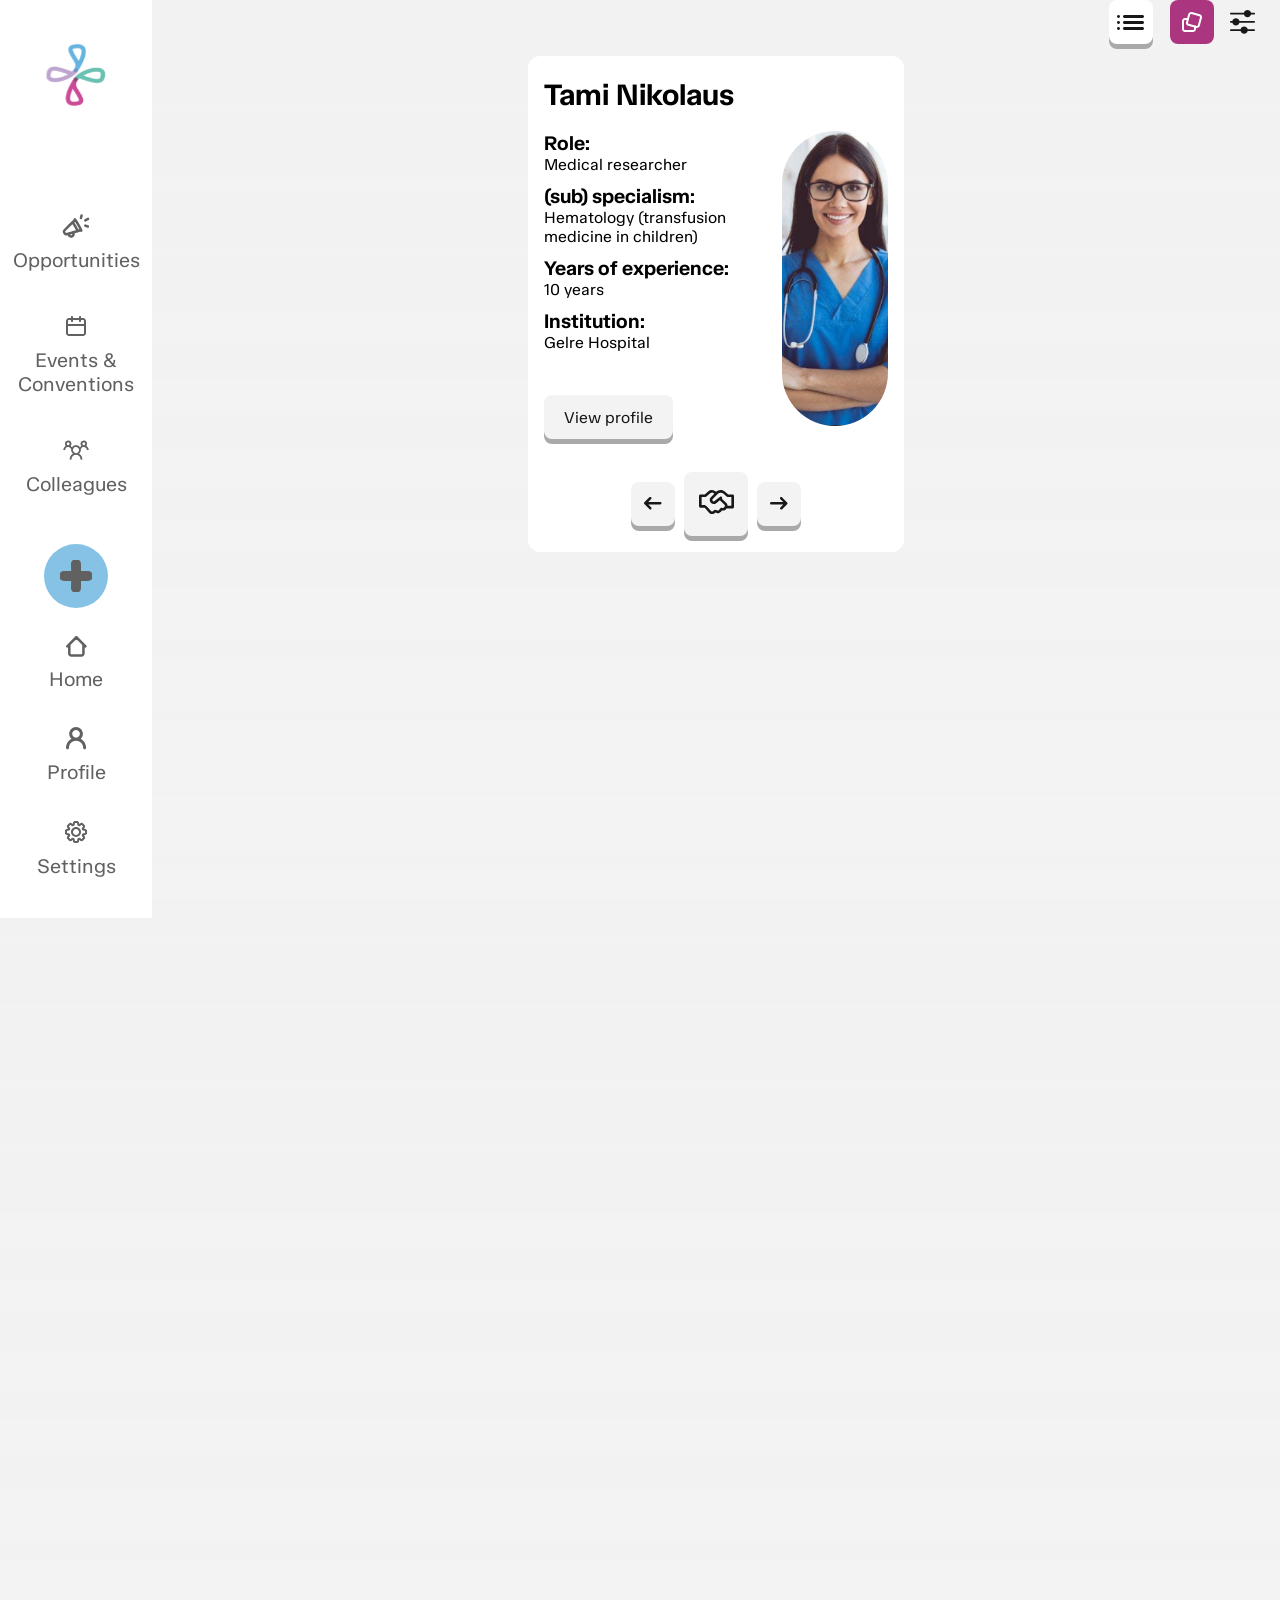
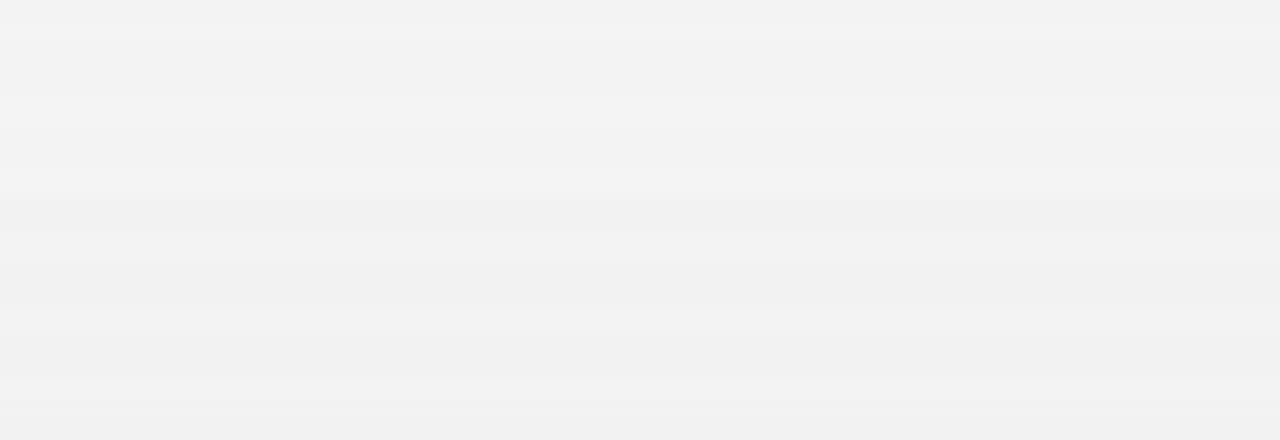
==== commit 6ca5dee5: "#5 toggle between view modes wip" ====
--- a/index.html
+++ b/index.html
@@ -80,7 +80,7 @@
             </a>
         </nav>
     </header>
-    <main>
+    <main class="list-view">
         <menu>
             <li>
                 <button title="list view">
--- a/styles.css
+++ b/styles.css
@@ -240,6 +240,7 @@
 
     /* * HEADER STYLING */
     &>header {
+        background-color: var(--COLOR-BACKGROUND);
         position: sticky;
         top: 0;
         display: flex;
@@ -444,19 +445,39 @@
 
                     &.active {
                         background-color: var(--COLOR-MENU-BUTTON-ACTIVE);
-                        box-shadow: 0px 0px 0px var(transparent);
-
+                        box-shadow: 0px 0px 0px transparent;
+                    }
+                }
+
+                &:nth-child(1) {
+                    button svg path {
+                        stroke: transparent;
+                        fill: var(--COLOR-MENU-BUTTON-ICON)
+                    }
+
+                    button.active {
                         svg path {
-                            stroke: var(--COLOR-MENU-BUTTON-ICON-ACTIVE);
-                            fill: transparent;
-                        }
-
+                            stroke: transparent;
+                            fill: var(--COLOR-MENU-BUTTON);
+                        }
                     }
                 }
 
                 &:nth-child(2) {
                     margin-left: 17px;
                     margin-right: 6.5px;
+
+                    button svg path {
+                        fill: transparent;
+                        stroke: var(--COLOR-MENU-BUTTON-ICON)
+                    }
+
+                    button.active {
+                        svg path {
+                            fill: transparent;
+                            stroke: var(--COLOR-MENU-BUTTON);
+                        }
+                    }
                 }
 
                 &:nth-child(3) {
@@ -472,7 +493,7 @@
         }
 
         /* * MATCHING VIEW STYLING */
-        &>section {
+        >section {
             display: grid;
             justify-content: center;
             padding-inline: 13px;
@@ -736,6 +757,100 @@
                 }
             }
         }
+
+        &.list-view {
+
+            >section {
+                display: flex;
+                flex-direction: column;
+                align-items: center;
+
+                article {
+                    height: 350px;
+                    transform: rotate(0deg);
+                    filter: opacity(1);
+
+                    >button {
+                        display: none;
+                    }
+
+                    menu {
+                        display: none;
+                    }
+
+                    &.left,
+                    &.right,
+                    &.middle {
+                        transform: rotate(0deg);
+                        filter: opacity(1);
+                    }
+
+                    dl {
+                        display: none;
+                    }
+
+                    div {
+                        &.card-front {
+                            display: grid;
+                            grid-template-columns: 100px 1fr;
+                            grid-template-rows: 100px 250px;
+                            background-color: transparent;
+
+                            blockquote {
+                                display: none;
+                            }
+
+                            >svg {
+                                display: none;
+                            }
+
+                            ul:nth-of-type(1) {
+                                grid-column: 2/3;
+                                grid-row: 2/3;
+                                align-items: start;
+                            }
+
+                            ul:nth-of-type(2) {
+                                grid-column: 2/3;
+                                grid-row: 2/3;
+                                flex-direction: column;
+                                align-items: start;
+                                justify-content: start;
+                                place-self: start;
+                                padding-left: 40px;
+                                scale: 1.2;
+                                /* TODO REMOVE SCALE HERE */
+                            }
+                        }
+
+                        &.card-back {
+                            grid-template-columns: 100px 1fr;
+                            grid-template-rows: 100px 250px;
+
+                            >a {
+                                display: none;
+                            }
+
+                            h3 {
+                                grid-column: 2/3;
+                                grid-row: 1/2;
+                            }
+
+                            img {
+                                grid-column: 1/2;
+                                grid-row: 1/3;
+                            }
+
+                        }
+
+                        &.is-turned-away {
+                            transform: rotateY(0deg);
+                            filter: opacity(100%);
+                        }
+                    }
+                }
+            }
+        }
     }
 
     /* * BOTTOM BAR STYLING */
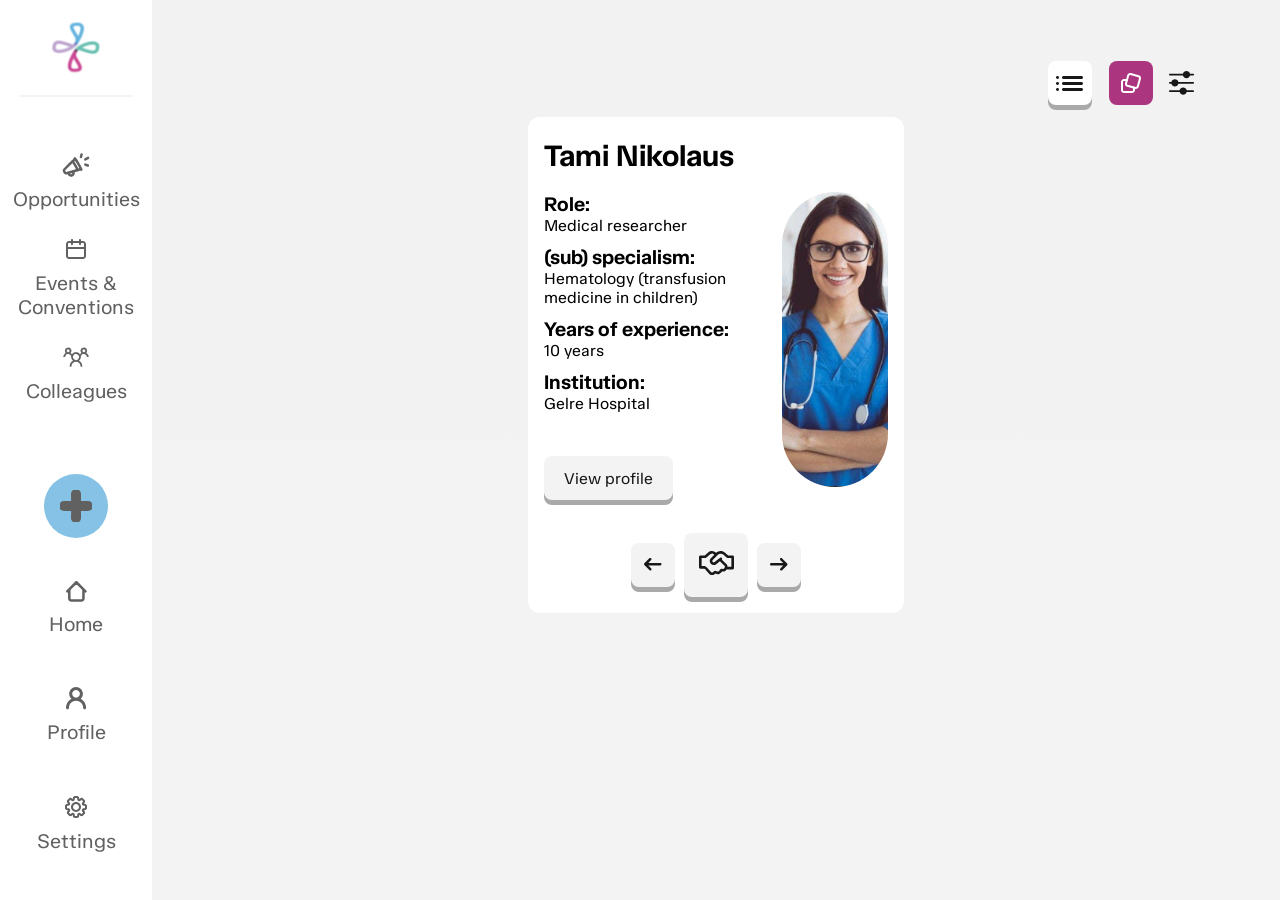
==== commit 2989b418: "path fix" ====
--- a/index.html
+++ b/index.html
@@ -4,7 +4,7 @@
 <head>
     <meta charset="UTF-8">
     <meta name="viewport" content="width=device-width, initial-scale=1.0">
-    <script src="/script.js" defer></script>
+    <script src="script.js" defer></script>
     <title>Pediaconnect - Colleagues</title>
     <link rel="stylesheet" href="styles.css">
 </head>
@@ -190,10 +190,20 @@
                             </svg>
                             <p>Hematology</p>
                         </li>
+                        <li>
+                            <svg width="24" height="24" viewBox="0 0 24 24" fill="none"
+                                xmlns="http://www.w3.org/2000/svg">
+                                <path
+                                    d="M22.125 19.5H21.375V12C21.375 11.6022 21.217 11.2206 20.9357 10.9393C20.6544 10.658 20.2728 10.5 19.875 10.5H14.625V4.5C14.625 4.10218 14.467 3.72064 14.1857 3.43934C13.9044 3.15804 13.5228 3 13.125 3H4.125C3.72718 3 3.34564 3.15804 3.06434 3.43934C2.78304 3.72064 2.625 4.10218 2.625 4.5V19.5H1.875C1.67609 19.5 1.48532 19.579 1.34467 19.7197C1.20402 19.8603 1.125 20.0511 1.125 20.25C1.125 20.4489 1.20402 20.6397 1.34467 20.7803C1.48532 20.921 1.67609 21 1.875 21H22.125C22.3239 21 22.5147 20.921 22.6553 20.7803C22.796 20.6397 22.875 20.4489 22.875 20.25C22.875 20.0511 22.796 19.8603 22.6553 19.7197C22.5147 19.579 22.3239 19.5 22.125 19.5ZM19.875 12V19.5H14.625V12H19.875ZM4.125 4.5H13.125V19.5H11.625V15C11.625 14.8011 11.546 14.6103 11.4053 14.4697C11.2647 14.329 11.0739 14.25 10.875 14.25H6.375C6.17609 14.25 5.98532 14.329 5.84467 14.4697C5.70402 14.6103 5.625 14.8011 5.625 15V19.5H4.125V4.5ZM10.125 19.5H7.125V15.75H10.125V19.5ZM5.625 9C5.625 8.80109 5.70402 8.61032 5.84467 8.46967C5.98532 8.32902 6.17609 8.25 6.375 8.25H7.875V6.75C7.875 6.55109 7.95402 6.36032 8.09467 6.21967C8.23532 6.07902 8.42609 6 8.625 6C8.82391 6 9.01468 6.07902 9.15533 6.21967C9.29598 6.36032 9.375 6.55109 9.375 6.75V8.25H10.875C11.0739 8.25 11.2647 8.32902 11.4053 8.46967C11.546 8.61032 11.625 8.80109 11.625 9C11.625 9.19891 11.546 9.38968 11.4053 9.53033C11.2647 9.67098 11.0739 9.75 10.875 9.75H9.375V11.25C9.375 11.4489 9.29598 11.6397 9.15533 11.7803C9.01468 11.921 8.82391 12 8.625 12C8.42609 12 8.23532 11.921 8.09467 11.7803C7.95402 11.6397 7.875 11.4489 7.875 11.25V9.75H6.375C6.17609 9.75 5.98532 9.67098 5.84467 9.53033C5.70402 9.38968 5.625 9.19891 5.625 9Z"
+                                    fill="#494949" />
+                            </svg>
+                            <p>Gelre Hospital</p>
+                        </li>
                     </ul>
                 </div>
                 <div class="card-back">
                     <h3>Tami Nikolaus</h3>
+                    <p>Medical researcher</p>
                     <img src="./assets/tami-nikolaus.png" alt="Tami Nikolaus">
                     <dl>
                         <dt>Role:</dt>
@@ -302,10 +312,20 @@
                             </svg>
                             <p>Hematology</p>
                         </li>
+                        <li>
+                            <svg width="24" height="24" viewBox="0 0 24 24" fill="none"
+                                xmlns="http://www.w3.org/2000/svg">
+                                <path
+                                    d="M22.125 19.5H21.375V12C21.375 11.6022 21.217 11.2206 20.9357 10.9393C20.6544 10.658 20.2728 10.5 19.875 10.5H14.625V4.5C14.625 4.10218 14.467 3.72064 14.1857 3.43934C13.9044 3.15804 13.5228 3 13.125 3H4.125C3.72718 3 3.34564 3.15804 3.06434 3.43934C2.78304 3.72064 2.625 4.10218 2.625 4.5V19.5H1.875C1.67609 19.5 1.48532 19.579 1.34467 19.7197C1.20402 19.8603 1.125 20.0511 1.125 20.25C1.125 20.4489 1.20402 20.6397 1.34467 20.7803C1.48532 20.921 1.67609 21 1.875 21H22.125C22.3239 21 22.5147 20.921 22.6553 20.7803C22.796 20.6397 22.875 20.4489 22.875 20.25C22.875 20.0511 22.796 19.8603 22.6553 19.7197C22.5147 19.579 22.3239 19.5 22.125 19.5ZM19.875 12V19.5H14.625V12H19.875ZM4.125 4.5H13.125V19.5H11.625V15C11.625 14.8011 11.546 14.6103 11.4053 14.4697C11.2647 14.329 11.0739 14.25 10.875 14.25H6.375C6.17609 14.25 5.98532 14.329 5.84467 14.4697C5.70402 14.6103 5.625 14.8011 5.625 15V19.5H4.125V4.5ZM10.125 19.5H7.125V15.75H10.125V19.5ZM5.625 9C5.625 8.80109 5.70402 8.61032 5.84467 8.46967C5.98532 8.32902 6.17609 8.25 6.375 8.25H7.875V6.75C7.875 6.55109 7.95402 6.36032 8.09467 6.21967C8.23532 6.07902 8.42609 6 8.625 6C8.82391 6 9.01468 6.07902 9.15533 6.21967C9.29598 6.36032 9.375 6.55109 9.375 6.75V8.25H10.875C11.0739 8.25 11.2647 8.32902 11.4053 8.46967C11.546 8.61032 11.625 8.80109 11.625 9C11.625 9.19891 11.546 9.38968 11.4053 9.53033C11.2647 9.67098 11.0739 9.75 10.875 9.75H9.375V11.25C9.375 11.4489 9.29598 11.6397 9.15533 11.7803C9.01468 11.921 8.82391 12 8.625 12C8.42609 12 8.23532 11.921 8.09467 11.7803C7.95402 11.6397 7.875 11.4489 7.875 11.25V9.75H6.375C6.17609 9.75 5.98532 9.67098 5.84467 9.53033C5.70402 9.38968 5.625 9.19891 5.625 9Z"
+                                    fill="#494949" />
+                            </svg>
+                            <p>Gelre Hospital</p>
+                        </li>
                     </ul>
                 </div>
                 <div class="card-back">
                     <h3>Tami Nikolaus</h3>
+                    <p>Medical researcher</p>
                     <img src="./assets/tami-nikolaus.png" alt="Tami Nikolaus">
                     <dl>
                         <dt>Role:</dt>
@@ -414,10 +434,20 @@
                             </svg>
                             <p>Hematology</p>
                         </li>
+                        <li>
+                            <svg width="24" height="24" viewBox="0 0 24 24" fill="none"
+                                xmlns="http://www.w3.org/2000/svg">
+                                <path
+                                    d="M22.125 19.5H21.375V12C21.375 11.6022 21.217 11.2206 20.9357 10.9393C20.6544 10.658 20.2728 10.5 19.875 10.5H14.625V4.5C14.625 4.10218 14.467 3.72064 14.1857 3.43934C13.9044 3.15804 13.5228 3 13.125 3H4.125C3.72718 3 3.34564 3.15804 3.06434 3.43934C2.78304 3.72064 2.625 4.10218 2.625 4.5V19.5H1.875C1.67609 19.5 1.48532 19.579 1.34467 19.7197C1.20402 19.8603 1.125 20.0511 1.125 20.25C1.125 20.4489 1.20402 20.6397 1.34467 20.7803C1.48532 20.921 1.67609 21 1.875 21H22.125C22.3239 21 22.5147 20.921 22.6553 20.7803C22.796 20.6397 22.875 20.4489 22.875 20.25C22.875 20.0511 22.796 19.8603 22.6553 19.7197C22.5147 19.579 22.3239 19.5 22.125 19.5ZM19.875 12V19.5H14.625V12H19.875ZM4.125 4.5H13.125V19.5H11.625V15C11.625 14.8011 11.546 14.6103 11.4053 14.4697C11.2647 14.329 11.0739 14.25 10.875 14.25H6.375C6.17609 14.25 5.98532 14.329 5.84467 14.4697C5.70402 14.6103 5.625 14.8011 5.625 15V19.5H4.125V4.5ZM10.125 19.5H7.125V15.75H10.125V19.5ZM5.625 9C5.625 8.80109 5.70402 8.61032 5.84467 8.46967C5.98532 8.32902 6.17609 8.25 6.375 8.25H7.875V6.75C7.875 6.55109 7.95402 6.36032 8.09467 6.21967C8.23532 6.07902 8.42609 6 8.625 6C8.82391 6 9.01468 6.07902 9.15533 6.21967C9.29598 6.36032 9.375 6.55109 9.375 6.75V8.25H10.875C11.0739 8.25 11.2647 8.32902 11.4053 8.46967C11.546 8.61032 11.625 8.80109 11.625 9C11.625 9.19891 11.546 9.38968 11.4053 9.53033C11.2647 9.67098 11.0739 9.75 10.875 9.75H9.375V11.25C9.375 11.4489 9.29598 11.6397 9.15533 11.7803C9.01468 11.921 8.82391 12 8.625 12C8.42609 12 8.23532 11.921 8.09467 11.7803C7.95402 11.6397 7.875 11.4489 7.875 11.25V9.75H6.375C6.17609 9.75 5.98532 9.67098 5.84467 9.53033C5.70402 9.38968 5.625 9.19891 5.625 9Z"
+                                    fill="#494949" />
+                            </svg>
+                            <p>Gelre Hospital</p>
+                        </li>
                     </ul>
                 </div>
                 <div class="card-back">
                     <h3>Tami Nikolaus</h3>
+                    <p>Medical researcher</p>
                     <img src="./assets/tami-nikolaus.png" alt="Tami Nikolaus">
                     <dl>
                         <dt>Role:</dt>
--- a/styles.css
+++ b/styles.css
@@ -259,6 +259,7 @@
             flex-direction: column;
             background-color: var(--COLOR-BOTTOM-BAR-BACKGROUND);
             height: 100%;
+            padding: 0;
         }
 
         >button,
@@ -272,20 +273,21 @@
             justify-content: center;
 
             @media (min-width: 900px) {
-                width: 75%;
+                width: 100%;
                 height: 120.5px;
-                scale: 1.5;
                 position: relative;
-            }
-
-            &::after {
-                @media (min-width: 900px) {
+
+                svg {
+                    scale: 1.2;
+                }
+
+                &::after {
                     position: absolute;
                     top: 100%;
                     content: "";
                     background-color: var(--COLOR-BACKGROUND-GRADIENT);
                     height: 2px;
-                    width: 100%;
+                    width: 75%;
                 }
             }
         }
@@ -308,7 +310,6 @@
             display: flex;
             flex-direction: column;
             align-items: end;
-            overflow-y: clip;
             padding: 1rem;
             top: -700%;
             left: 0;
@@ -318,15 +319,19 @@
             border-radius: 0px 0px 1rem 1rem;
             font-size: 20px;
             background-color: var(--COLOR-BACKGROUND);
-            transition: 0.2s;
+
+            @media (prefers-reduced-motion: no-preference) {
+                transition: 0.2s;
+            }
 
             @media (min-width: 900px) {
                 top: 0;
+                height: 100%;
                 position: static;
                 background-color: transparent;
-                justify-content: end;
-                align-items: center;
-                margin-top: 45px;
+                justify-content: center;
+                gap: 1rem;
+                padding: 0;
             }
 
             button {
@@ -351,10 +356,16 @@
                 padding-left: 0.5rem;
 
                 @media (min-width: 900px) {
+                    width: 100%;
                     flex-direction: column-reverse;
                     justify-content: center;
                     padding: unset;
                     text-align: center;
+                    border-radius: 20%;
+
+                    @media (prefers-reduced-motion: no-preference) {
+                        transition: 0.1s;
+                    }
                 }
 
                 &:nth-of-type(1) {
@@ -380,6 +391,10 @@
                 &:hover,
                 &:focus-visible {
                     color: var(--COLOR-NAV-TEXT-HOVER);
+
+                    @media (min-width: 900px) {
+                        border-radius: 50%;
+                    }
 
                     svg path {
                         fill: var(--COLOR-NAV-TEXT-HOVER);
@@ -419,6 +434,7 @@
         @media (min-width: 900px) {
             grid-column: 2/3;
             grid-row: 1/3;
+            padding: 61px;
         }
 
         /* * BUTTON STYLING */
@@ -497,6 +513,7 @@
             display: grid;
             justify-content: center;
             padding-inline: 13px;
+            overflow: clip;
 
             /* ! HIDDEN H2 */
             h2 {
@@ -517,7 +534,11 @@
                 border-radius: 12px;
                 background-color: var(--COLOR-CARD-BACKGROUND);
                 position: relative;
-                transition: 0.4s ease-in-out;
+
+                @media (prefers-reduced-motion: no-preference) {
+                    transition: 0.4s ease-in-out;
+                }
+
                 transform-origin: 50% 200%;
                 transform: rotate(180deg);
                 filter: opacity(0);
@@ -655,6 +676,10 @@
                                         stroke: transparent;
                                     }
                                 }
+
+                                &:nth-of-type(3) {
+                                    display: none;
+                                }
                             }
                         }
                     }
@@ -676,6 +701,10 @@
                             line-height: 100%;
                             letter-spacing: 0%;
                             padding-bottom: 21px;
+                        }
+
+                        p {
+                            display: none;
                         }
 
                         img {
@@ -759,16 +788,37 @@
         }
 
         &.list-view {
+            height: 100%;
+
+            @media (min-width: 900px) {
+                padding: 61px;
+                overflow-y: scroll;
+            }
 
             >section {
                 display: flex;
-                flex-direction: column;
+                flex-direction: row;
+                justify-content: center;
                 align-items: center;
+                gap: 62px 64px;
+                flex-wrap: wrap;
+                padding: 2rem;
+
+                @media (min-width: 900px) {
+                    justify-content: start;
+                }
+
 
                 article {
-                    height: 350px;
+                    width: 370px;
+                    height: 300px;
                     transform: rotate(0deg);
                     filter: opacity(1);
+                    margin: 0;
+                    grid-template-rows: 300px;
+                    border-radius: 7%;
+                    border: 3px solid var(--COLOR-BACKGROUND-GRADIENT);
+                    box-shadow: 0px 4px 20px 19px color-mix(var(--COLOR-MENU-BUTTON-SHADOW) 10%, transparent);
 
                     >button {
                         display: none;
@@ -792,8 +842,9 @@
                     div {
                         &.card-front {
                             display: grid;
-                            grid-template-columns: 100px 1fr;
-                            grid-template-rows: 100px 250px;
+                            grid-template-columns: 16px 74px 213.51px 44.49px 8px;
+                            grid-template-rows: 32px 24px 17px 58px 56px 51px 43px 16px;
+                            padding: 0;
                             background-color: transparent;
 
                             blockquote {
@@ -805,40 +856,110 @@
                             }
 
                             ul:nth-of-type(1) {
-                                grid-column: 2/3;
-                                grid-row: 2/3;
-                                align-items: start;
+                                grid-column: 2/5;
+                                grid-row: 7/8;
+                                flex-direction: row;
+                                overflow-x: scroll;
+                                justify-content: start;
+                                height: 100%;
+                                width: 100%;
+
+                                li {
+                                    background-color: transparent;
+                                    border: 1px solid var(--COLOR-CARD-FRONT-MESHTERMS-BACKGROUND);
+                                    color: var(--COLOR-CARD-FRONT-MESHTERMS-BACKGROUND);
+                                    height: 100%;
+                                }
                             }
 
                             ul:nth-of-type(2) {
-                                grid-column: 2/3;
-                                grid-row: 2/3;
+                                grid-column: 3/5;
+                                grid-row: 5/6;
                                 flex-direction: column;
-                                align-items: start;
-                                justify-content: start;
-                                place-self: start;
-                                padding-left: 40px;
-                                scale: 1.2;
-                                /* TODO REMOVE SCALE HERE */
+                                width: 100%;
+                                height: 100%;
+                                justify-content: space-around;
+                                padding-left: 1rem;
+                                gap: 0;
+
+                                li {
+                                    font-weight: 400;
+                                    font-size: 14px;
+
+                                    svg {
+                                        width: 24px;
+                                    }
+
+                                    color: var(--COLOR-CARD-FRONT-MESHTERMS-BACKGROUND);
+
+                                    &:nth-of-type(1) {
+                                        display: none;
+
+                                    }
+
+                                    &:nth-of-type(2) {
+
+                                        svg {
+                                            scale: 1.5;
+
+                                            path {
+                                                fill: var(--COLOR-CARD-FRONT-MESHTERMS-BACKGROUND);
+                                                stroke: transparent;
+                                            }
+                                        }
+                                    }
+
+                                    &:nth-of-type(3) {
+                                        svg {
+                                            path {
+                                                fill: var(--COLOR-CARD-FRONT-MESHTERMS-BACKGROUND);
+                                                stroke: transparent;
+                                            }
+                                        }
+
+                                        display: flex;
+                                    }
+                                }
+
                             }
                         }
 
                         &.card-back {
-                            grid-template-columns: 100px 1fr;
-                            grid-template-rows: 100px 250px;
+                            grid-template-columns: 16px 74px 213.51px 44.49px 8px;
+                            grid-template-rows: 32px 24px 17px 58px 56px 51px 43px 16px;
+                            padding: 0;
 
                             >a {
                                 display: none;
                             }
 
                             h3 {
+                                grid-column: 3/4;
+                                grid-row: 2/3;
+                                font-weight: 700;
+                                font-style: Bold;
+                                font-size: 22px;
+                                line-height: 100%;
+                                letter-spacing: 0%;
+                                padding-left: 1rem;
+
+                            }
+
+                            img {
                                 grid-column: 2/3;
-                                grid-row: 1/2;
-                            }
-
-                            img {
-                                grid-column: 1/2;
-                                grid-row: 1/3;
+                                grid-row: 2/6;
+                                aspect-ratio: unset;
+                                height: 100%;
+                            }
+
+                            p {
+                                grid-column: 3/4;
+                                grid-row: 3/4;
+                                display: block;
+                                font-weight: 400;
+                                font-size: 14px;
+                                color: var(--COLOR-CARD-FRONT-MESHTERMS-BACKGROUND);
+                                padding-left: 1rem;
                             }
 
                         }
@@ -883,7 +1004,7 @@
 
             @media (min-width: 900px) {
                 flex-direction: column;
-                justify-content: center;
+                justify-content: space-around;
                 height: 100%;
                 padding-block: 2rem;
 
@@ -895,7 +1016,8 @@
                     align-items: center;
                     background-color: var(--COLOR-NEW-POST-BACKGROUND);
                     border-radius: 9999px;
-                    margin-bottom: auto;
+                    width: unset;
+                    /* margin-bottom: auto; */
 
                     span {
                         display: none;
@@ -922,7 +1044,13 @@
                     display: flex;
                     flex-direction: column;
                     align-items: center;
+                    justify-content: center;
                     gap: 10px;
+                    width: 100%;
+
+                    @media (prefers-reduced-motion: no-preference) {
+                        transition: 0.1s;
+                    }
                 }
 
                 svg path {
@@ -944,6 +1072,10 @@
 
                     span {
                         color: var(--COLOR-BOTTOM-BAR-BUTTON-ICON-HIGHLIGHT);
+                    }
+
+                    @media (min-width: 900px) {
+                        border-radius: 50%;
                     }
                 }
 
